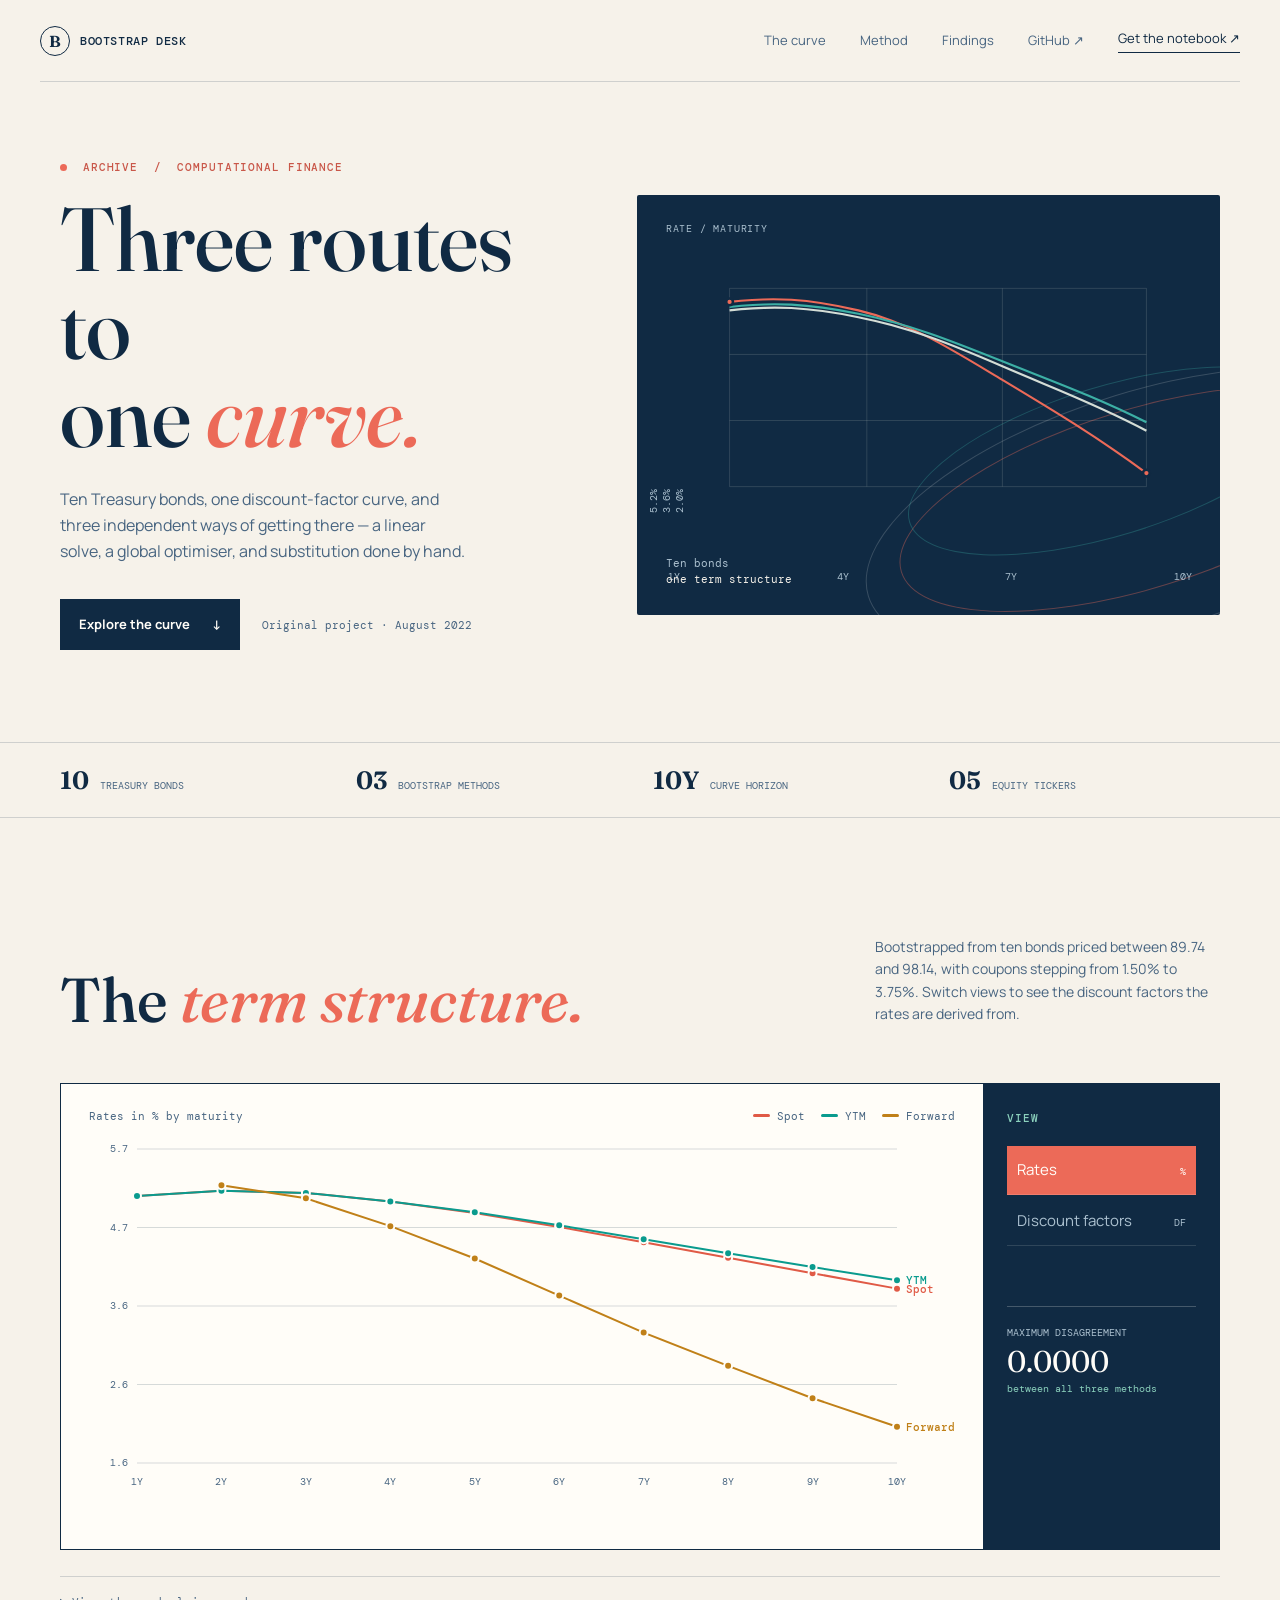
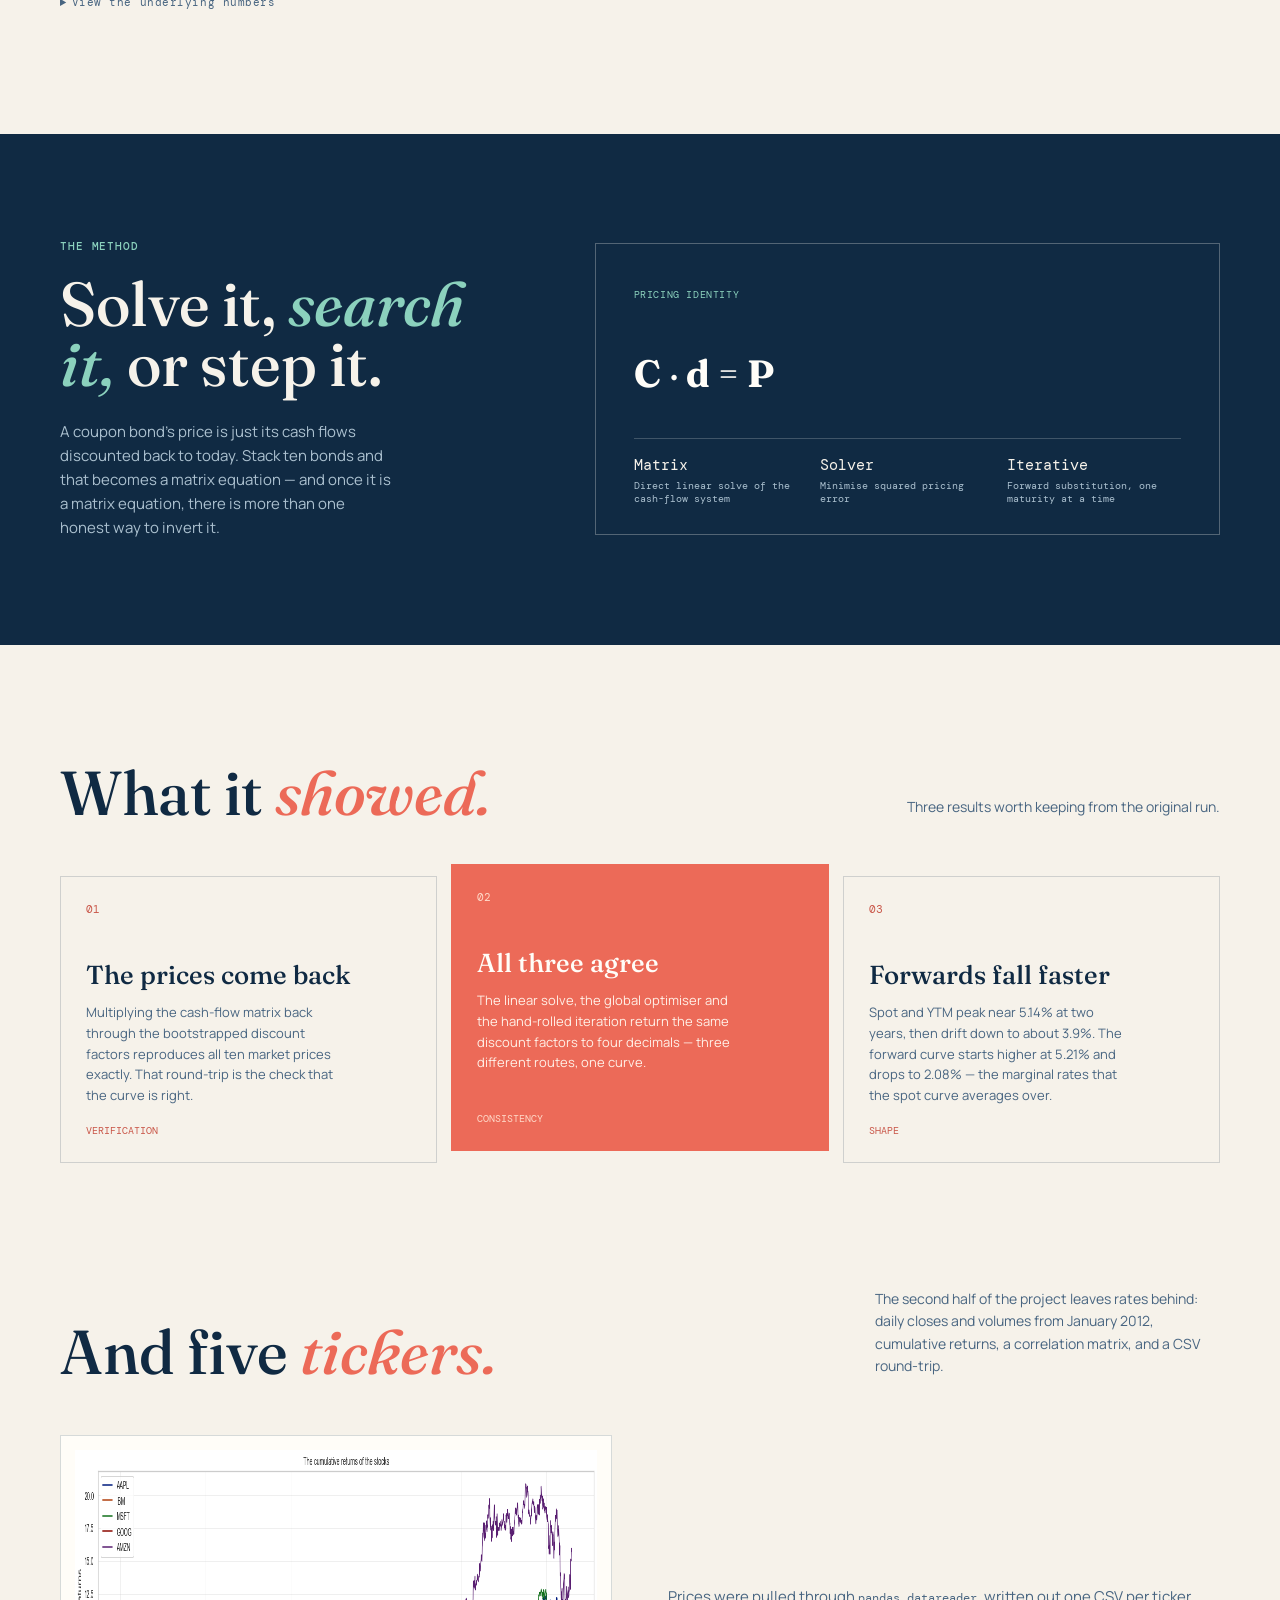
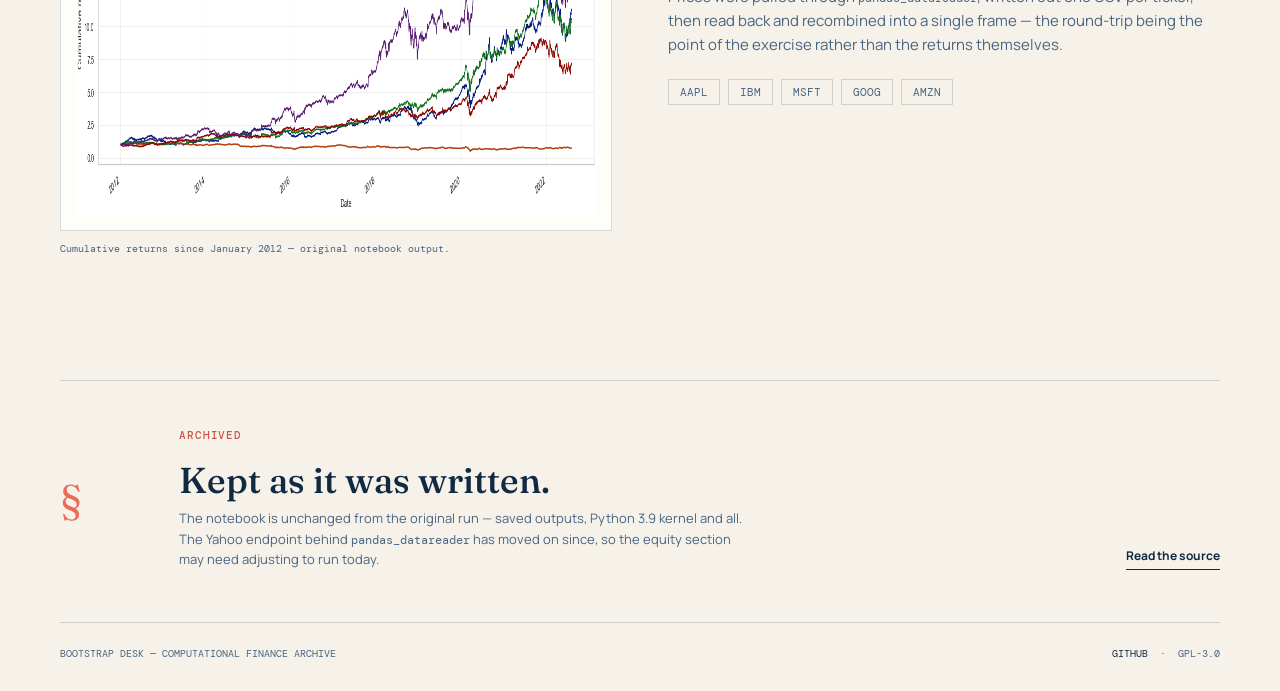
==== index.html @ 6bcf0c75 "Add a project page Single-page site over the notebook's results, with an interactive chart of the bo" ====
<!doctype html>
<html lang="en">
<head>
<meta charset="utf-8">
<meta name="viewport" content="width=device-width, initial-scale=1">
<meta name="theme-color" content="#102a43">
<meta name="description" content="An archived computational finance project: bootstrapping a Treasury yield curve three different ways.">
<title>Bootstrap Desk | Yield Curve</title>
<link rel="preconnect" href="https://fonts.googleapis.com">
<link rel="preconnect" href="https://fonts.gstatic.com" crossorigin>
<link href="https://fonts.googleapis.com/css2?family=DM+Mono:wght@400;500&family=Fraunces:opsz,wght@9..144,500;9..144,650&family=Manrope:wght@400;500;600;700&display=swap" rel="stylesheet">
<style>
:root{
  --ink:#102a43;--ink-soft:#486581;--paper:#f6f2ea;--white:#fffdf8;
  --coral:#ec6a58;--coral-dark:#c95749;--aqua:#3cafa5;
  --line:rgba(16,42,67,.17);
  --s1:#e05a46;--s2:#0a9b8e;--s3:#c08018;
  --mono:'DM Mono',ui-monospace,monospace;
  --display:'Fraunces',Georgia,serif;
  --body:'Manrope',-apple-system,BlinkMacSystemFont,'Segoe UI',sans-serif;
}
*{box-sizing:border-box}
html{scroll-behavior:smooth}
body{margin:0;background:var(--paper);color:var(--ink);font-family:var(--body);font-size:15px;line-height:1.6}
a{color:inherit;text-decoration:none}
button{font:inherit}
img{max-width:100%}
.shell{width:min(1160px,calc(100% - 80px));margin-inline:auto}

.site-header{height:82px;display:flex;align-items:center;justify-content:space-between;width:min(1280px,calc(100% - 80px));margin:auto;border-bottom:1px solid var(--line)}
.wordmark{display:inline-flex;align-items:center;gap:10px;font:500 12px var(--mono);letter-spacing:.05em}
.wordmark-mark{display:grid;place-items:center;width:30px;height:30px;border:1px solid var(--ink);border-radius:50%;font:650 16px var(--display)}
.top-nav{display:flex;align-items:center;gap:34px;font-size:13px;color:var(--ink-soft)}
.top-nav a:hover,.text-link:hover{color:var(--coral-dark)}
.nav-cta{color:var(--ink);border-bottom:1px solid var(--ink);padding-bottom:4px}

.hero{min-height:600px;display:grid;grid-template-columns:.92fr 1.08fr;gap:80px;align-items:center;padding:78px 0 92px}
.eyebrow{margin:0 0 21px;color:var(--coral-dark);font:500 11px var(--mono);letter-spacing:.08em}
.eyebrow-dot{display:inline-block;width:7px;height:7px;margin-right:8px;border-radius:50%;background:var(--coral)}
h1,h2,h3,p{margin-top:0}
h1,h2{font-family:var(--display);font-weight:500;line-height:.98}
h1{max-width:560px;margin-bottom:29px;font-size:clamp(52px,7vw,92px)}
h1 em,h2 em{color:var(--coral);font-style:italic}
h2{margin-bottom:25px;font-size:clamp(38px,5vw,62px)}
.hero-intro{max-width:410px;color:var(--ink-soft);font-size:16px}
.hero-actions{display:flex;align-items:center;gap:22px;margin-top:35px;flex-wrap:wrap}
.button{display:inline-flex;align-items:center;gap:22px;padding:15px 19px;font-size:13px;font-weight:700;transition:transform .2s ease}
.button:hover{transform:translateY(-3px)}
.button-dark{background:var(--ink);color:var(--white)}
.hero-note{color:var(--ink-soft);font:11px var(--mono)}
.hero-visual{min-height:420px;position:relative;overflow:hidden;background:var(--ink);color:var(--paper);border-radius:2px}
.visual-label{position:absolute;top:27px;left:29px;z-index:2;color:#abc0cf;font:10px var(--mono);letter-spacing:.08em}
.hero-chart{position:absolute;inset:51px 18px 64px 30px;width:calc(100% - 48px);height:calc(100% - 115px)}
.chart-grid{fill:none;stroke:rgba(245,242,234,.16);stroke-width:1}
.curve{fill:none;stroke-width:2.5}
.curve-point{fill:#ec6a58;stroke:var(--ink);stroke-width:3}
.visual-axis{position:absolute;color:#abc0cf;font:10px var(--mono)}
.axis-x{right:28px;bottom:32px;left:31px;display:flex;justify-content:space-between}
.axis-y{top:83px;bottom:102px;left:10px;display:flex;flex-direction:column;justify-content:space-between;writing-mode:vertical-rl;transform:rotate(180deg)}
.curve-orbit{position:absolute;border:1px solid rgba(236,106,88,.38);border-radius:50%;transform:rotate(-17deg);pointer-events:none}
.orbit-one{width:500px;height:180px;right:-170px;bottom:26px}
.orbit-two{width:420px;height:150px;right:-100px;bottom:79px;border-color:rgba(60,175,165,.3)}
.orbit-three{width:590px;height:240px;right:-225px;bottom:-15px;border-color:rgba(255,253,248,.17)}
.visual-caption{position:absolute;left:29px;bottom:28px;color:#abc0cf;font:11px var(--mono);line-height:1.4}
.visual-caption strong{color:var(--paper);font-weight:400}

.ticker{display:grid;grid-template-columns:repeat(4,1fr);border-top:1px solid var(--line);border-bottom:1px solid var(--line);padding:22px max(40px,calc((100% - 1160px)/2));gap:25px}
.ticker div{display:flex;align-items:baseline;gap:11px;color:var(--ink-soft);font:10px var(--mono);text-transform:uppercase}
.ticker-number{color:var(--ink);font:650 25px var(--display)}

.section{padding:118px 0 125px}
.section-heading{display:flex;justify-content:space-between;align-items:end;gap:50px;margin-bottom:52px}
.section-heading h2{margin-bottom:0}
.section-description{max-width:345px;margin-bottom:5px;color:var(--ink-soft);font-size:14px}

.explorer-grid{display:grid;grid-template-columns:1fr 235px;gap:1px;background:var(--ink);border:1px solid var(--ink)}
.chart-panel{min-height:465px;padding:25px 28px 20px;background:var(--white);position:relative}
.panel-topline{display:flex;justify-content:space-between;align-items:center;color:var(--ink-soft);font:11px var(--mono);flex-wrap:wrap;gap:10px}
.legend{display:flex;align-items:center;gap:16px}
.legend span{display:inline-flex;align-items:center;gap:7px}
.legend i{width:17px;height:3px;border-radius:2px;display:inline-block}
#chart{display:block;width:100%;height:360px;margin-top:10px;overflow:visible;touch-action:none}
.gridline{stroke:var(--line);stroke-width:1}
.axis-text{fill:var(--ink-soft);font:10px var(--mono)}
.series-line{fill:none;stroke-width:2}
.series-dot{stroke:var(--white);stroke-width:2}
.crosshair{stroke:var(--ink);stroke-width:1;stroke-dasharray:3 3;opacity:0}
.dlabel{font:500 11px var(--mono)}
#tip{position:absolute;pointer-events:none;opacity:0;transition:opacity .12s;background:var(--ink);color:var(--white);padding:9px 11px;font:11px var(--mono);line-height:1.5;border-radius:2px;white-space:nowrap;z-index:5}
#tip b{font-weight:500}
.side-panel{padding:27px 23px;background:var(--ink);color:var(--paper)}
.side-panel .eyebrow{color:#8bd1bd}
.view-list{display:grid;gap:2px}
.view-button{display:flex;justify-content:space-between;align-items:baseline;padding:12px 10px;border:0;border-bottom:1px solid rgba(255,253,248,.13);background:transparent;color:#abc0cf;cursor:pointer;text-align:left;width:100%}
.view-button b{font:10px var(--mono);font-weight:400}
.view-button.active{background:var(--coral);color:var(--white)}
.view-button:hover:not(.active){color:var(--white)}
.metric-callout{margin-top:60px;padding-top:19px;border-top:1px solid rgba(255,253,248,.22);color:#abc0cf;font:10px var(--mono)}
.metric-callout strong{display:block;margin:4px 0 2px;color:var(--white);font:30px var(--display)}
.metric-callout small{color:#8bd1bd;font:10px var(--mono)}

details.data-table{margin-top:26px;border-top:1px solid var(--line);padding-top:18px}
details.data-table summary{cursor:pointer;color:var(--ink-soft);font:11px var(--mono);letter-spacing:.05em}
details.data-table summary:hover{color:var(--coral-dark)}
.tablewrap{overflow-x:auto;margin-top:16px}
table{border-collapse:collapse;width:100%;font:12px var(--mono)}
th,td{padding:7px 10px;border-bottom:1px solid var(--line);text-align:right;white-space:nowrap}
th:first-child,td:first-child{text-align:left}
thead th{color:var(--ink-soft);font-weight:400;font-size:10px;text-transform:uppercase}

.method-band{background:var(--ink);color:var(--paper);padding:105px 0}
.method-grid{display:grid;grid-template-columns:.82fr 1.18fr;align-items:center;gap:100px}
.method-band .eyebrow{color:#8bd1bd}
.method-band h2 em{color:#8bd1bd}
.method-intro p:last-child{max-width:335px;margin-bottom:0;color:#abc0cf}
.formula-card{padding:37px 38px 29px;border:1px solid rgba(255,253,248,.28)}
.formula-tag{color:#8bd1bd;font:10px var(--mono);letter-spacing:.06em}
.formula{margin:44px 0 40px;color:var(--white);font-family:var(--display);font-size:clamp(24px,3vw,38px);line-height:1.3}
.parameter-row{display:grid;grid-template-columns:repeat(3,1fr);gap:13px;padding-top:16px;border-top:1px solid rgba(255,253,248,.2);color:#abc0cf;font:10px var(--mono)}
.parameter-row b{display:block;margin-bottom:4px;color:var(--paper);font-size:15px;font-weight:400}

.finding-grid{display:grid;grid-template-columns:repeat(3,1fr);gap:14px}
.finding-card{min-height:280px;display:flex;flex-direction:column;padding:25px;border:1px solid var(--line)}
.finding-card.featured{background:var(--coral);color:var(--white);border-color:var(--coral);transform:translateY(-12px)}
.card-index{font:11px var(--mono);color:var(--coral-dark)}
.featured .card-index,.featured .card-footer{color:#ffd9c8}
.finding-card h3{margin:46px 0 13px;font:26px var(--display);line-height:1.05;font-weight:500}
.finding-card p{max-width:260px;margin-bottom:18px;color:var(--ink-soft);font-size:13px}
.featured p{color:#fff0e7}
.card-footer{margin-top:auto;color:var(--coral-dark);font:10px var(--mono);text-transform:uppercase}

.stocks-grid{display:grid;grid-template-columns:1fr 1fr;gap:56px;align-items:center}
.figure-frame{background:var(--white);border:1px solid var(--line);padding:14px}
.figure-frame img{display:block}
figcaption{margin-top:11px;color:var(--ink-soft);font:10px var(--mono)}
.ticker-chips{display:flex;flex-wrap:wrap;gap:8px;margin-top:22px}
.chip{padding:5px 11px;border:1px solid var(--line);font:11px var(--mono);color:var(--ink-soft)}
.inline-code{font:12px var(--mono)}

.archive-note{display:grid;grid-template-columns:85px 1fr auto;align-items:center;gap:34px;padding:47px 0 52px;border-top:1px solid var(--line)}
.archive-mark{color:var(--coral);font:40px var(--display)}
.archive-note h2{margin-bottom:10px;font-size:36px}
.archive-note p:not(.eyebrow){max-width:570px;margin-bottom:0;color:var(--ink-soft);font-size:13px}
.text-link{align-self:end;padding-bottom:4px;border-bottom:1px solid var(--ink);font-size:12px;font-weight:700;white-space:nowrap}
.site-footer{display:flex;justify-content:space-between;padding:24px 0 31px;color:var(--ink-soft);border-top:1px solid var(--line);font:10px var(--mono);gap:16px;flex-wrap:wrap}
.site-footer a{color:var(--ink)}

.reveal{animation:rise .8s both}
.reveal-delay{animation-delay:.16s}
@keyframes rise{from{opacity:0;transform:translateY(18px)}to{opacity:1;transform:translateY(0)}}
@media (prefers-reduced-motion:reduce){.reveal{animation:none}.button:hover{transform:none}}

@media (max-width:900px){
  .shell,.site-header{width:min(100% - 38px,620px)}
  .site-header{height:70px}
  .top-nav{gap:14px}
  .top-nav>a:not(.nav-cta){display:none}
  .hero{display:block;padding:60px 0 56px}
  h1{font-size:54px}
  .hero-visual{min-height:320px;margin-top:48px}
  .hero-actions{align-items:flex-start;flex-direction:column;gap:17px}
  .ticker{grid-template-columns:repeat(2,1fr);padding:20px 19px}
  .section{padding:76px 0}
  .section-heading{display:block;margin-bottom:34px}
  .section-description{margin-top:22px}
  .explorer-grid,.method-grid,.stocks-grid{grid-template-columns:1fr}
  .chart-panel{min-height:400px;padding:20px 14px 17px}
  #chart{height:290px}
  .method-band{padding:74px 0}
  .method-grid{gap:44px}
  .formula-card{padding:25px 20px 20px}
  .formula{margin:32px 0;font-size:25px}
  .parameter-row{grid-template-columns:1fr;gap:16px}
  .finding-grid{grid-template-columns:1fr;gap:12px}
  .finding-card.featured{transform:none}
  .stocks-grid{gap:34px}
  .archive-note{grid-template-columns:48px 1fr;gap:15px}
  .archive-mark{font-size:30px}
  .archive-note h2{font-size:30px}
  .archive-note .text-link{grid-column:2;align-self:start;margin-top:5px}
  .site-footer{display:grid;gap:12px}
}
</style>
</head>
<body>

<header class="site-header">
  <a class="wordmark" href="#top" aria-label="Bootstrap Desk home"><span class="wordmark-mark">B</span><span>BOOTSTRAP DESK</span></a>
  <nav class="top-nav" aria-label="Primary navigation">
    <a href="#curve">The curve</a>
    <a href="#method">Method</a>
    <a href="#findings">Findings</a>
    <a href="https://github.com/omarja12/Bootstrap-Yield-Curve" target="_blank" rel="noreferrer">GitHub <span aria-hidden="true">&#8599;</span></a>
    <a class="nav-cta" href="Bootstrapping_Yield_Curve.ipynb" download>Get the notebook <span aria-hidden="true">&#8599;</span></a>
  </nav>
</header>

<main id="top">

  <section class="hero shell">
    <div class="hero-copy reveal">
      <p class="eyebrow"><span class="eyebrow-dot"></span> ARCHIVE &nbsp;/&nbsp; COMPUTATIONAL FINANCE</p>
      <h1>Three routes to<br>one <em>curve.</em></h1>
      <p class="hero-intro">Ten Treasury bonds, one discount-factor curve, and three independent ways of getting there &mdash; a linear solve, a global optimiser, and substitution done by hand.</p>
      <div class="hero-actions">
        <a class="button button-dark" href="#curve">Explore the curve <span aria-hidden="true">&#8595;</span></a>
        <span class="hero-note">Original project &middot; August 2022</span>
      </div>
    </div>
    <div class="hero-visual reveal reveal-delay" role="img" aria-label="Decorative illustration of yield curves falling across maturity">
      <div class="visual-label">RATE / MATURITY</div>
      <div class="curve-orbit orbit-one"></div><div class="curve-orbit orbit-two"></div><div class="curve-orbit orbit-three"></div>
      <div class="visual-axis axis-x"><span>1Y</span><span>4Y</span><span>7Y</span><span>10Y</span></div>
      <div class="visual-axis axis-y"><span>5.2%</span><span>3.6%</span><span>2.0%</span></div>
      <svg class="hero-chart" viewBox="0 0 560 360" aria-hidden="true" focusable="false">
        <path class="chart-grid" d="M38 50H530 M38 128H530 M38 206H530 M38 284H530 M38 50V284 M200 50V284 M360 50V284 M530 50V284"/>
        <path class="curve" style="stroke:#ec6a58" d="M38 66 C90 60, 130 62, 190 76 S300 122, 360 158 S470 224, 530 268"/>
        <path class="curve" style="stroke:#3cafa5" d="M38 72 C90 66, 130 68, 190 80 S300 112, 360 136 S470 178, 530 208"/>
        <path class="curve" style="stroke:#d4ddd6" d="M38 76 C90 70, 130 72, 190 84 S300 116, 360 142 S470 186, 530 218"/>
        <circle cx="38" cy="66" r="4" class="curve-point"/><circle cx="530" cy="268" r="4" class="curve-point"/>
      </svg>
      <div class="visual-caption">Ten bonds<br><strong>one term structure</strong></div>
    </div>
  </section>

  <section class="ticker" aria-label="Project facts">
    <div><span class="ticker-number">10</span><span>Treasury bonds</span></div>
    <div><span class="ticker-number">03</span><span>bootstrap methods</span></div>
    <div><span class="ticker-number">10Y</span><span>curve horizon</span></div>
    <div><span class="ticker-number">05</span><span>equity tickers</span></div>
  </section>

  <section class="section shell" id="curve">
    <div class="section-heading">
      <h2>The <em>term structure.</em></h2>
      <p class="section-description">Bootstrapped from ten bonds priced between 89.74 and 98.14, with coupons stepping from 1.50% to 3.75%. Switch views to see the discount factors the rates are derived from.</p>
    </div>

    <div class="explorer-grid">
      <div class="chart-panel">
        <div class="panel-topline">
          <span id="chart-title">Rates in % by maturity</span>
          <span class="legend" id="legend"></span>
        </div>
        <svg id="chart" role="img" aria-labelledby="chart-title"></svg>
        <div id="tip" role="status" aria-live="polite"></div>
      </div>
      <div class="side-panel">
        <p class="eyebrow">VIEW</p>
        <div class="view-list">
          <button class="view-button active" data-view="rates" aria-pressed="true">Rates <b>%</b></button>
          <button class="view-button" data-view="df" aria-pressed="false">Discount factors <b>DF</b></button>
        </div>
        <div class="metric-callout">
          MAXIMUM DISAGREEMENT
          <strong>0.0000</strong>
          <small>between all three methods</small>
        </div>
      </div>
    </div>

    <details class="data-table">
      <summary>View the underlying numbers</summary>
      <div class="tablewrap">
        <table>
          <thead><tr><th>Maturity</th><th>1Y</th><th>2Y</th><th>3Y</th><th>4Y</th><th>5Y</th><th>6Y</th><th>7Y</th><th>8Y</th><th>9Y</th><th>10Y</th></tr></thead>
          <tbody>
            <tr><td>Price</td><td>96.60</td><td>93.71</td><td>91.56</td><td>90.24</td><td>89.74</td><td>90.04</td><td>91.09</td><td>92.82</td><td>95.19</td><td>98.14</td></tr>
            <tr><td>Coupon %</td><td>1.50</td><td>1.75</td><td>2.00</td><td>2.25</td><td>2.50</td><td>2.75</td><td>3.00</td><td>3.25</td><td>3.50</td><td>3.75</td></tr>
            <tr><td>Discount factor</td><td>0.9517</td><td>0.9046</td><td>0.8612</td><td>0.8227</td><td>0.7892</td><td>0.7604</td><td>0.7361</td><td>0.7156</td><td>0.6985</td><td>0.6842</td></tr>
            <tr><td>Spot %</td><td>5.07</td><td>5.14</td><td>5.11</td><td>5.00</td><td>4.85</td><td>4.67</td><td>4.47</td><td>4.27</td><td>4.07</td><td>3.87</td></tr>
            <tr><td>YTM %</td><td>5.07</td><td>5.14</td><td>5.11</td><td>5.00</td><td>4.86</td><td>4.69</td><td>4.51</td><td>4.33</td><td>4.15</td><td>3.98</td></tr>
            <tr><td>1y forward %</td><td>&mdash;</td><td>5.21</td><td>5.04</td><td>4.68</td><td>4.26</td><td>3.78</td><td>3.30</td><td>2.87</td><td>2.45</td><td>2.08</td></tr>
          </tbody>
        </table>
      </div>
    </details>
  </section>

  <section class="method-band" id="method">
    <div class="shell method-grid">
      <div class="method-intro">
        <p class="eyebrow">THE METHOD</p>
        <h2>Solve it, <em>search it,</em> or step it.</h2>
        <p>A coupon bond&rsquo;s price is just its cash flows discounted back to today. Stack ten bonds and that becomes a matrix equation &mdash; and once it is a matrix equation, there is more than one honest way to invert it.</p>
      </div>
      <div class="formula-card">
        <span class="formula-tag">PRICING IDENTITY</span>
        <p class="formula"><b>C</b> &middot; <b>d</b> = <b>P</b></p>
        <div class="parameter-row">
          <div><b>Matrix</b>Direct linear solve of the cash-flow system</div>
          <div><b>Solver</b>Minimise squared pricing error</div>
          <div><b>Iterative</b>Forward substitution, one maturity at a time</div>
        </div>
      </div>
    </div>
  </section>

  <section class="section shell" id="findings">
    <div class="section-heading">
      <h2>What it <em>showed.</em></h2>
      <p class="section-description">Three results worth keeping from the original run.</p>
    </div>
    <div class="finding-grid">
      <article class="finding-card">
        <span class="card-index">01</span>
        <h3>The prices come back</h3>
        <p>Multiplying the cash-flow matrix back through the bootstrapped discount factors reproduces all ten market prices exactly. That round-trip is the check that the curve is right.</p>
        <span class="card-footer">Verification</span>
      </article>
      <article class="finding-card featured">
        <span class="card-index">02</span>
        <h3>All three agree</h3>
        <p>The linear solve, the global optimiser and the hand-rolled iteration return the same discount factors to four decimals &mdash; three different routes, one curve.</p>
        <span class="card-footer">Consistency</span>
      </article>
      <article class="finding-card">
        <span class="card-index">03</span>
        <h3>Forwards fall faster</h3>
        <p>Spot and YTM peak near 5.14% at two years, then drift down to about 3.9%. The forward curve starts higher at 5.21% and drops to 2.08% &mdash; the marginal rates that the spot curve averages over.</p>
        <span class="card-footer">Shape</span>
      </article>
    </div>
  </section>

  <section class="section shell" id="stocks" style="padding-top:0">
    <div class="section-heading">
      <h2>And five <em>tickers.</em></h2>
      <p class="section-description">The second half of the project leaves rates behind: daily closes and volumes from January 2012, cumulative returns, a correlation matrix, and a CSV round-trip.</p>
    </div>
    <div class="stocks-grid">
      <figure style="margin:0">
        <div class="figure-frame">
          <img src="images/cumulative_returns.png" width="1175" height="366" loading="lazy"
               alt="Cumulative returns for AAPL, IBM, MSFT, GOOG and AMZN from January 2012 onward, all rising, with AAPL and AMZN ending far above IBM.">
        </div>
        <figcaption>Cumulative returns since January 2012 &mdash; original notebook output.</figcaption>
      </figure>
      <div>
        <p style="color:var(--ink-soft)">Prices were pulled through <code class="inline-code">pandas_datareader</code>, written out one CSV per ticker, then read back and recombined into a single frame &mdash; the round-trip being the point of the exercise rather than the returns themselves.</p>
        <div class="ticker-chips">
          <span class="chip">AAPL</span><span class="chip">IBM</span><span class="chip">MSFT</span><span class="chip">GOOG</span><span class="chip">AMZN</span>
        </div>
      </div>
    </div>
  </section>

  <section class="shell">
    <div class="archive-note">
      <div class="archive-mark">&#167;</div>
      <div>
        <p class="eyebrow">ARCHIVED</p>
        <h2>Kept as it was written.</h2>
        <p>The notebook is unchanged from the original run &mdash; saved outputs, Python 3.9 kernel and all. The Yahoo endpoint behind <code class="inline-code">pandas_datareader</code> has moved on since, so the equity section may need adjusting to run today.</p>
      </div>
      <a class="text-link" href="https://github.com/omarja12/Bootstrap-Yield-Curve">Read the source</a>
    </div>
  </section>

</main>

<footer class="site-footer shell">
  <span>BOOTSTRAP DESK &mdash; COMPUTATIONAL FINANCE ARCHIVE</span>
  <span><a href="https://github.com/omarja12/Bootstrap-Yield-Curve">GITHUB</a> &nbsp;&middot;&nbsp; GPL-3.0</span>
</footer>

<script>
(function(){
  var M=[1,2,3,4,5,6,7,8,9,10];
  var SERIES={
    rates:{
      title:'Rates in % by maturity', unit:'%', dec:2, tick:1,
      lines:[
        {name:'Spot',    color:'#e05a46', x:M,          y:[5.07,5.14,5.11,5.00,4.85,4.67,4.47,4.27,4.07,3.87]},
        {name:'YTM',     color:'#0a9b8e', x:M,          y:[5.07,5.14,5.11,5.00,4.86,4.69,4.51,4.33,4.15,3.98]},
        {name:'Forward', color:'#c08018', x:M.slice(1), y:[5.21,5.04,4.68,4.26,3.78,3.30,2.87,2.45,2.08]}
      ]
    },
    df:{
      title:'Discount factor by maturity', unit:'', dec:4, tick:3,
      lines:[
        {name:'Discount factor', color:'#e05a46', x:M, y:[0.9517,0.9046,0.8612,0.8227,0.7892,0.7604,0.7361,0.7156,0.6985,0.6842]}
      ]
    }
  };

  var svg=document.getElementById('chart'),
      tip=document.getElementById('tip'),
      legendEl=document.getElementById('legend'),
      titleEl=document.getElementById('chart-title'),
      view='rates', geom=null;
  var NS='http://www.w3.org/2000/svg';
  var PADR=58;

  function el(n,a){var e=document.createElementNS(NS,n);for(var k in a){e.setAttribute(k,a[k]);}return e;}

  function draw(){
    var cfg=SERIES[view];
    var box=svg.getBoundingClientRect();
    var W=Math.max(320,box.width), H=box.height||360;
    svg.setAttribute('viewBox','0 0 '+W+' '+H);
    while(svg.firstChild){svg.removeChild(svg.firstChild);}
    titleEl.textContent=cfg.title;

    var padL=48,padT=16,padB=30;
    var all=[];
    cfg.lines.forEach(function(l){all=all.concat(l.y);});
    var lo=Math.min.apply(null,all),hi=Math.max.apply(null,all);
    var span=(hi-lo)||1; lo-=span*0.15; hi+=span*0.15;
    var X=function(m){return padL+(m-1)/9*(W-padL-PADR);};
    var Y=function(v){return padT+(hi-v)/(hi-lo)*(H-padT-padB);};
    geom={X:X,Y:Y,padL:padL,padT:padT,H:H,W:W,cfg:cfg};

    for(var i=0;i<=4;i++){
      var v=lo+(hi-lo)*i/4, y=Y(v);
      svg.appendChild(el('line',{x1:padL,x2:W-PADR,y1:y,y2:y,'class':'gridline'}));
      var t=el('text',{x:padL-9,y:y+3,'class':'axis-text','text-anchor':'end'});
      t.textContent=v.toFixed(cfg.tick);
      svg.appendChild(t);
    }
    M.forEach(function(m){
      var t=el('text',{x:X(m),y:H-8,'class':'axis-text','text-anchor':'middle'});
      t.textContent=m+'Y';
      svg.appendChild(t);
    });

    cfg.lines.forEach(function(l){
      var d=l.x.map(function(m,i){return (i?'L':'M')+X(m)+' '+Y(l.y[i]);}).join(' ');
      svg.appendChild(el('path',{d:d,'class':'series-line',stroke:l.color}));
      l.x.forEach(function(m,i){
        svg.appendChild(el('circle',{cx:X(m),cy:Y(l.y[i]),r:4,'class':'series-dot',fill:l.color}));
      });
      var last=l.x.length-1;
      var lab=el('text',{x:X(l.x[last])+9,y:Y(l.y[last])+4,'class':'dlabel',fill:l.color});
      lab.textContent=l.name;
      svg.appendChild(lab);
    });

    svg.appendChild(el('line',{id:'cross',x1:0,x2:0,y1:padT,y2:H-padB,'class':'crosshair'}));

    legendEl.innerHTML = cfg.lines.length>1
      ? cfg.lines.map(function(l){return '<span><i style="background:'+l.color+'"></i>'+l.name+'</span>';}).join('')
      : '';
  }

  function hover(ev){
    if(!geom){return;}
    var box=svg.getBoundingClientRect();
    var cx=ev.touches?ev.touches[0].clientX:ev.clientX;
    var step=(geom.W-geom.padL-PADR)/9;
    var m=Math.round(1+(cx-box.left-geom.padL)/step);
    m=Math.max(1,Math.min(10,m));
    var cross=document.getElementById('cross');
    if(cross){cross.setAttribute('x1',geom.X(m));cross.setAttribute('x2',geom.X(m));cross.style.opacity=1;}
    var rows=geom.cfg.lines.map(function(l){
      var i=l.x.indexOf(m);
      if(i<0){return null;}
      return '<span style="color:'+l.color+'">&#9679;</span> '+l.name+' <b>'+l.y[i].toFixed(geom.cfg.dec)+geom.cfg.unit+'</b>';
    }).filter(Boolean);
    tip.innerHTML='<b>'+m+'Y</b><br>'+rows.join('<br>');
    tip.style.opacity=1;
    var panel=svg.parentNode.getBoundingClientRect();
    var left=(box.left-panel.left)+geom.X(m)+14;
    if(left+tip.offsetWidth>panel.width-10){left=(box.left-panel.left)+geom.X(m)-tip.offsetWidth-14;}
    tip.style.left=left+'px';
    tip.style.top=((box.top-panel.top)+18)+'px';
  }
  function leave(){
    tip.style.opacity=0;
    var c=document.getElementById('cross');
    if(c){c.style.opacity=0;}
  }

  svg.addEventListener('mousemove',hover);
  svg.addEventListener('touchmove',hover,{passive:true});
  svg.addEventListener('mouseleave',leave);
  svg.addEventListener('touchend',leave);

  Array.prototype.forEach.call(document.querySelectorAll('.view-button'),function(b){
    b.addEventListener('click',function(){
      Array.prototype.forEach.call(document.querySelectorAll('.view-button'),function(o){
        o.classList.remove('active');o.setAttribute('aria-pressed','false');
      });
      b.classList.add('active');b.setAttribute('aria-pressed','true');
      view=b.getAttribute('data-view');
      leave();draw();
    });
  });

  var t;
  window.addEventListener('resize',function(){clearTimeout(t);t=setTimeout(draw,120);});
  if(document.fonts&&document.fonts.ready){document.fonts.ready.then(draw);}
  draw();
})();
</script>
</body>
</html>
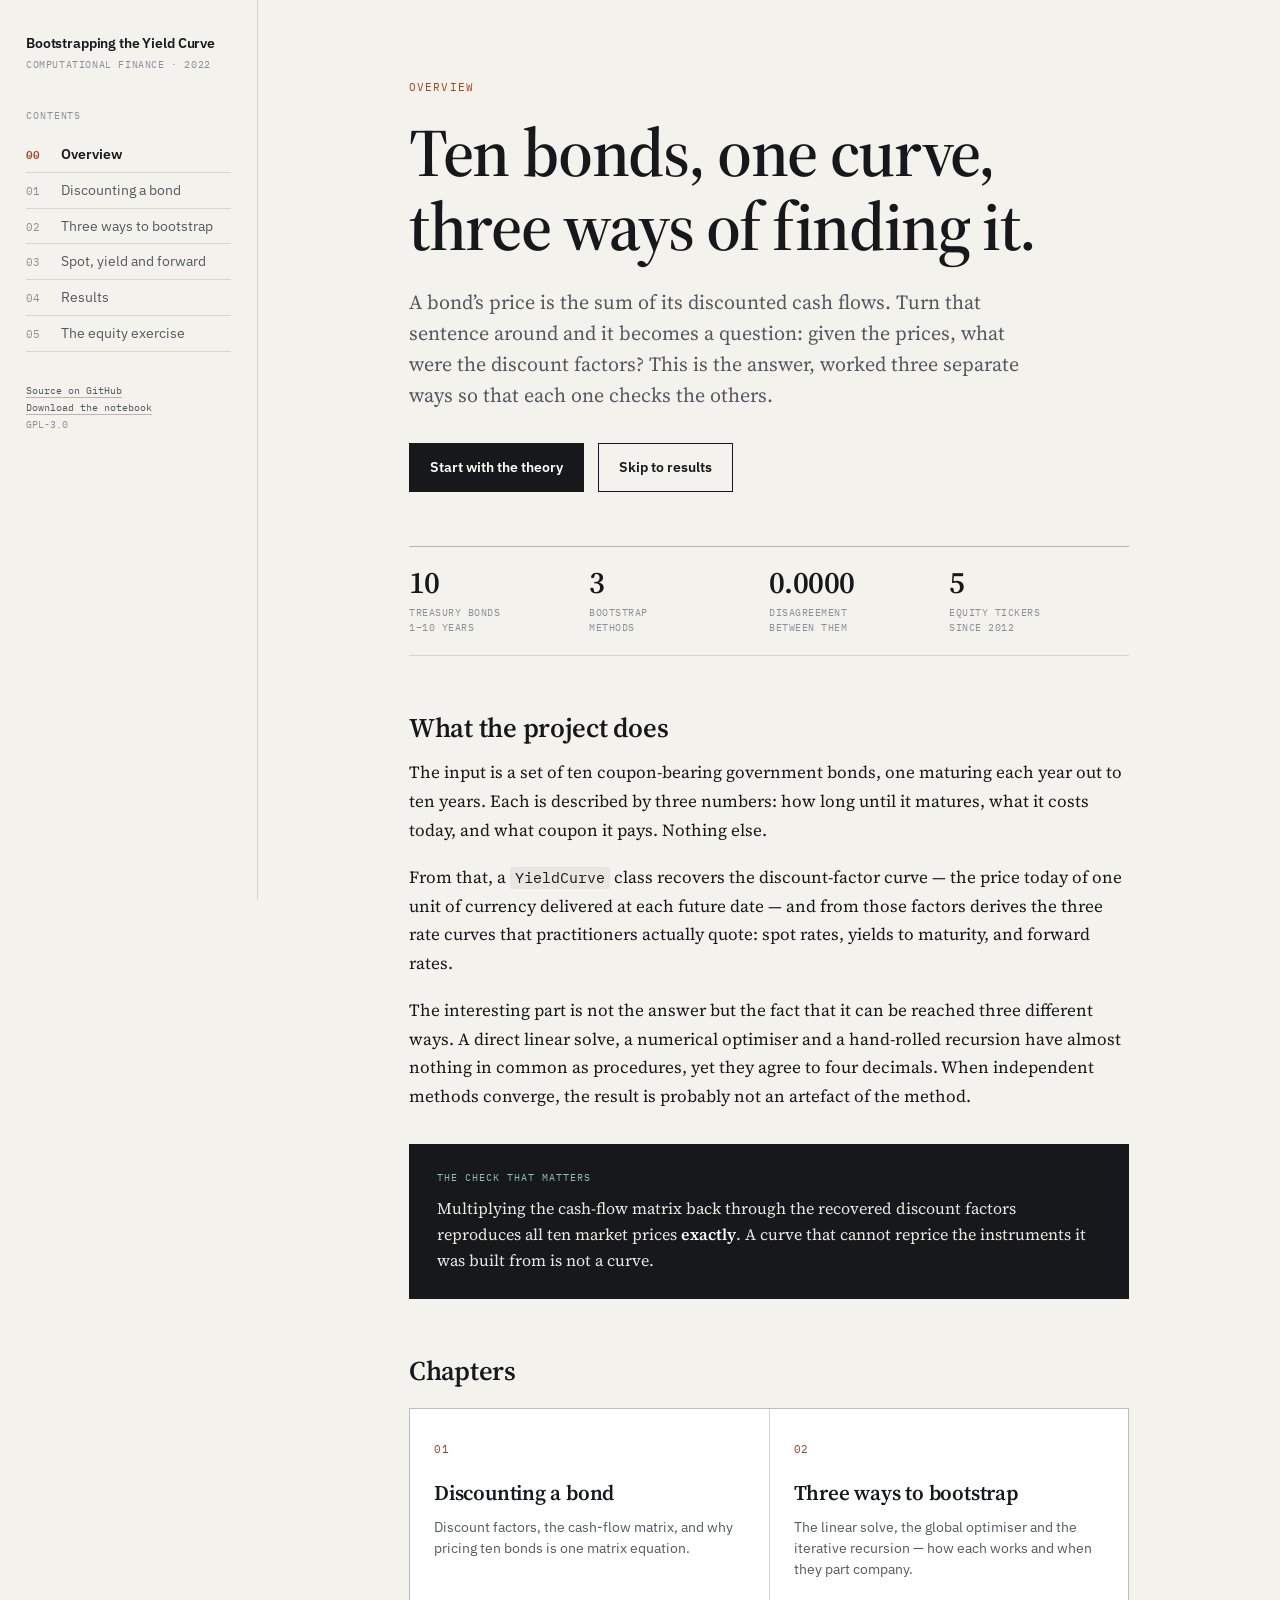
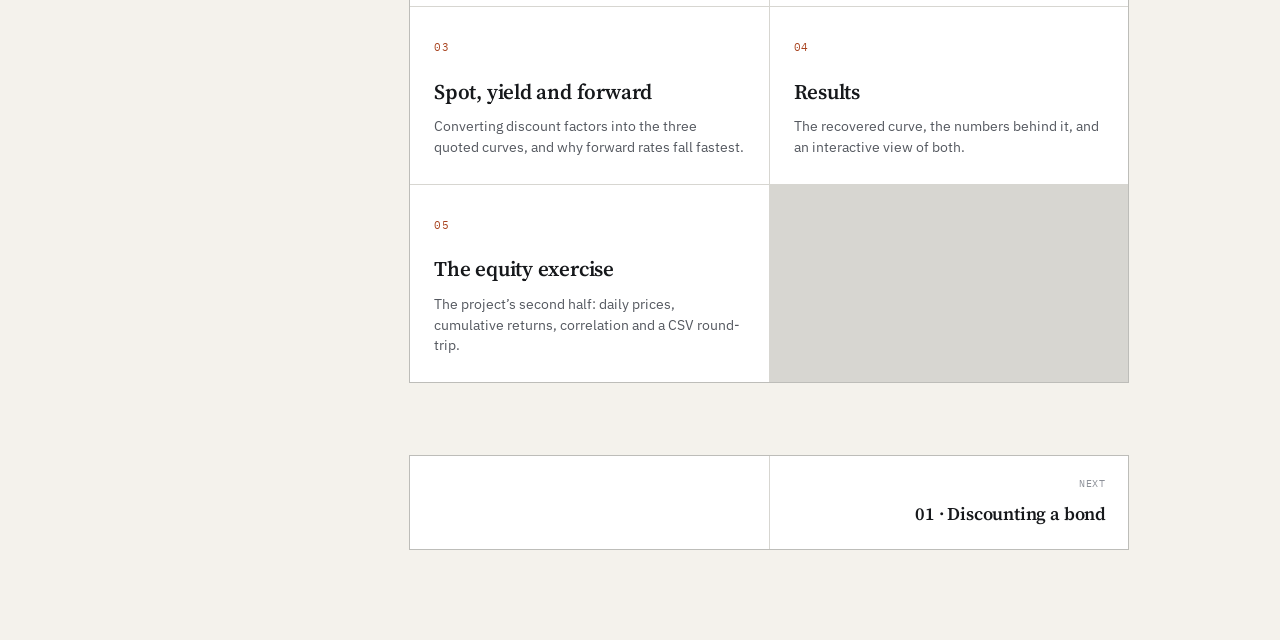
==== commit afdf6ee6: "Rebuild the site as a multi-page write-up Five chapters covering the theory -- discount factors and " ====
--- a/index.html
+++ b/index.html
@@ -2,496 +2,110 @@
 <html lang="en">
 <head>
 <meta charset="utf-8">
-<meta name="viewport" content="width=device-width, initial-scale=1">
-<meta name="theme-color" content="#102a43">
-<meta name="description" content="An archived computational finance project: bootstrapping a Treasury yield curve three different ways.">
-<title>Bootstrap Desk | Yield Curve</title>
+<meta name="viewport" content="width=device-width,initial-scale=1">
+<meta name="theme-color" content="#16181b">
+<meta name="description" content="Bootstrapping a Treasury yield curve from coupon-bearing bonds: the theory, three computational methods, and the results.">
+<title>Bootstrapping the Yield Curve</title>
 <link rel="preconnect" href="https://fonts.googleapis.com">
 <link rel="preconnect" href="https://fonts.gstatic.com" crossorigin>
-<link href="https://fonts.googleapis.com/css2?family=DM+Mono:wght@400;500&family=Fraunces:opsz,wght@9..144,500;9..144,650&family=Manrope:wght@400;500;600;700&display=swap" rel="stylesheet">
-<style>
-:root{
-  --ink:#102a43;--ink-soft:#486581;--paper:#f6f2ea;--white:#fffdf8;
-  --coral:#ec6a58;--coral-dark:#c95749;--aqua:#3cafa5;
-  --line:rgba(16,42,67,.17);
-  --s1:#e05a46;--s2:#0a9b8e;--s3:#c08018;
-  --mono:'DM Mono',ui-monospace,monospace;
-  --display:'Fraunces',Georgia,serif;
-  --body:'Manrope',-apple-system,BlinkMacSystemFont,'Segoe UI',sans-serif;
-}
-*{box-sizing:border-box}
-html{scroll-behavior:smooth}
-body{margin:0;background:var(--paper);color:var(--ink);font-family:var(--body);font-size:15px;line-height:1.6}
-a{color:inherit;text-decoration:none}
-button{font:inherit}
-img{max-width:100%}
-.shell{width:min(1160px,calc(100% - 80px));margin-inline:auto}
-
-.site-header{height:82px;display:flex;align-items:center;justify-content:space-between;width:min(1280px,calc(100% - 80px));margin:auto;border-bottom:1px solid var(--line)}
-.wordmark{display:inline-flex;align-items:center;gap:10px;font:500 12px var(--mono);letter-spacing:.05em}
-.wordmark-mark{display:grid;place-items:center;width:30px;height:30px;border:1px solid var(--ink);border-radius:50%;font:650 16px var(--display)}
-.top-nav{display:flex;align-items:center;gap:34px;font-size:13px;color:var(--ink-soft)}
-.top-nav a:hover,.text-link:hover{color:var(--coral-dark)}
-.nav-cta{color:var(--ink);border-bottom:1px solid var(--ink);padding-bottom:4px}
-
-.hero{min-height:600px;display:grid;grid-template-columns:.92fr 1.08fr;gap:80px;align-items:center;padding:78px 0 92px}
-.eyebrow{margin:0 0 21px;color:var(--coral-dark);font:500 11px var(--mono);letter-spacing:.08em}
-.eyebrow-dot{display:inline-block;width:7px;height:7px;margin-right:8px;border-radius:50%;background:var(--coral)}
-h1,h2,h3,p{margin-top:0}
-h1,h2{font-family:var(--display);font-weight:500;line-height:.98}
-h1{max-width:560px;margin-bottom:29px;font-size:clamp(52px,7vw,92px)}
-h1 em,h2 em{color:var(--coral);font-style:italic}
-h2{margin-bottom:25px;font-size:clamp(38px,5vw,62px)}
-.hero-intro{max-width:410px;color:var(--ink-soft);font-size:16px}
-.hero-actions{display:flex;align-items:center;gap:22px;margin-top:35px;flex-wrap:wrap}
-.button{display:inline-flex;align-items:center;gap:22px;padding:15px 19px;font-size:13px;font-weight:700;transition:transform .2s ease}
-.button:hover{transform:translateY(-3px)}
-.button-dark{background:var(--ink);color:var(--white)}
-.hero-note{color:var(--ink-soft);font:11px var(--mono)}
-.hero-visual{min-height:420px;position:relative;overflow:hidden;background:var(--ink);color:var(--paper);border-radius:2px}
-.visual-label{position:absolute;top:27px;left:29px;z-index:2;color:#abc0cf;font:10px var(--mono);letter-spacing:.08em}
-.hero-chart{position:absolute;inset:51px 18px 64px 30px;width:calc(100% - 48px);height:calc(100% - 115px)}
-.chart-grid{fill:none;stroke:rgba(245,242,234,.16);stroke-width:1}
-.curve{fill:none;stroke-width:2.5}
-.curve-point{fill:#ec6a58;stroke:var(--ink);stroke-width:3}
-.visual-axis{position:absolute;color:#abc0cf;font:10px var(--mono)}
-.axis-x{right:28px;bottom:32px;left:31px;display:flex;justify-content:space-between}
-.axis-y{top:83px;bottom:102px;left:10px;display:flex;flex-direction:column;justify-content:space-between;writing-mode:vertical-rl;transform:rotate(180deg)}
-.curve-orbit{position:absolute;border:1px solid rgba(236,106,88,.38);border-radius:50%;transform:rotate(-17deg);pointer-events:none}
-.orbit-one{width:500px;height:180px;right:-170px;bottom:26px}
-.orbit-two{width:420px;height:150px;right:-100px;bottom:79px;border-color:rgba(60,175,165,.3)}
-.orbit-three{width:590px;height:240px;right:-225px;bottom:-15px;border-color:rgba(255,253,248,.17)}
-.visual-caption{position:absolute;left:29px;bottom:28px;color:#abc0cf;font:11px var(--mono);line-height:1.4}
-.visual-caption strong{color:var(--paper);font-weight:400}
-
-.ticker{display:grid;grid-template-columns:repeat(4,1fr);border-top:1px solid var(--line);border-bottom:1px solid var(--line);padding:22px max(40px,calc((100% - 1160px)/2));gap:25px}
-.ticker div{display:flex;align-items:baseline;gap:11px;color:var(--ink-soft);font:10px var(--mono);text-transform:uppercase}
-.ticker-number{color:var(--ink);font:650 25px var(--display)}
-
-.section{padding:118px 0 125px}
-.section-heading{display:flex;justify-content:space-between;align-items:end;gap:50px;margin-bottom:52px}
-.section-heading h2{margin-bottom:0}
-.section-description{max-width:345px;margin-bottom:5px;color:var(--ink-soft);font-size:14px}
-
-.explorer-grid{display:grid;grid-template-columns:1fr 235px;gap:1px;background:var(--ink);border:1px solid var(--ink)}
-.chart-panel{min-height:465px;padding:25px 28px 20px;background:var(--white);position:relative}
-.panel-topline{display:flex;justify-content:space-between;align-items:center;color:var(--ink-soft);font:11px var(--mono);flex-wrap:wrap;gap:10px}
-.legend{display:flex;align-items:center;gap:16px}
-.legend span{display:inline-flex;align-items:center;gap:7px}
-.legend i{width:17px;height:3px;border-radius:2px;display:inline-block}
-#chart{display:block;width:100%;height:360px;margin-top:10px;overflow:visible;touch-action:none}
-.gridline{stroke:var(--line);stroke-width:1}
-.axis-text{fill:var(--ink-soft);font:10px var(--mono)}
-.series-line{fill:none;stroke-width:2}
-.series-dot{stroke:var(--white);stroke-width:2}
-.crosshair{stroke:var(--ink);stroke-width:1;stroke-dasharray:3 3;opacity:0}
-.dlabel{font:500 11px var(--mono)}
-#tip{position:absolute;pointer-events:none;opacity:0;transition:opacity .12s;background:var(--ink);color:var(--white);padding:9px 11px;font:11px var(--mono);line-height:1.5;border-radius:2px;white-space:nowrap;z-index:5}
-#tip b{font-weight:500}
-.side-panel{padding:27px 23px;background:var(--ink);color:var(--paper)}
-.side-panel .eyebrow{color:#8bd1bd}
-.view-list{display:grid;gap:2px}
-.view-button{display:flex;justify-content:space-between;align-items:baseline;padding:12px 10px;border:0;border-bottom:1px solid rgba(255,253,248,.13);background:transparent;color:#abc0cf;cursor:pointer;text-align:left;width:100%}
-.view-button b{font:10px var(--mono);font-weight:400}
-.view-button.active{background:var(--coral);color:var(--white)}
-.view-button:hover:not(.active){color:var(--white)}
-.metric-callout{margin-top:60px;padding-top:19px;border-top:1px solid rgba(255,253,248,.22);color:#abc0cf;font:10px var(--mono)}
-.metric-callout strong{display:block;margin:4px 0 2px;color:var(--white);font:30px var(--display)}
-.metric-callout small{color:#8bd1bd;font:10px var(--mono)}
-
-details.data-table{margin-top:26px;border-top:1px solid var(--line);padding-top:18px}
-details.data-table summary{cursor:pointer;color:var(--ink-soft);font:11px var(--mono);letter-spacing:.05em}
-details.data-table summary:hover{color:var(--coral-dark)}
-.tablewrap{overflow-x:auto;margin-top:16px}
-table{border-collapse:collapse;width:100%;font:12px var(--mono)}
-th,td{padding:7px 10px;border-bottom:1px solid var(--line);text-align:right;white-space:nowrap}
-th:first-child,td:first-child{text-align:left}
-thead th{color:var(--ink-soft);font-weight:400;font-size:10px;text-transform:uppercase}
-
-.method-band{background:var(--ink);color:var(--paper);padding:105px 0}
-.method-grid{display:grid;grid-template-columns:.82fr 1.18fr;align-items:center;gap:100px}
-.method-band .eyebrow{color:#8bd1bd}
-.method-band h2 em{color:#8bd1bd}
-.method-intro p:last-child{max-width:335px;margin-bottom:0;color:#abc0cf}
-.formula-card{padding:37px 38px 29px;border:1px solid rgba(255,253,248,.28)}
-.formula-tag{color:#8bd1bd;font:10px var(--mono);letter-spacing:.06em}
-.formula{margin:44px 0 40px;color:var(--white);font-family:var(--display);font-size:clamp(24px,3vw,38px);line-height:1.3}
-.parameter-row{display:grid;grid-template-columns:repeat(3,1fr);gap:13px;padding-top:16px;border-top:1px solid rgba(255,253,248,.2);color:#abc0cf;font:10px var(--mono)}
-.parameter-row b{display:block;margin-bottom:4px;color:var(--paper);font-size:15px;font-weight:400}
-
-.finding-grid{display:grid;grid-template-columns:repeat(3,1fr);gap:14px}
-.finding-card{min-height:280px;display:flex;flex-direction:column;padding:25px;border:1px solid var(--line)}
-.finding-card.featured{background:var(--coral);color:var(--white);border-color:var(--coral);transform:translateY(-12px)}
-.card-index{font:11px var(--mono);color:var(--coral-dark)}
-.featured .card-index,.featured .card-footer{color:#ffd9c8}
-.finding-card h3{margin:46px 0 13px;font:26px var(--display);line-height:1.05;font-weight:500}
-.finding-card p{max-width:260px;margin-bottom:18px;color:var(--ink-soft);font-size:13px}
-.featured p{color:#fff0e7}
-.card-footer{margin-top:auto;color:var(--coral-dark);font:10px var(--mono);text-transform:uppercase}
-
-.stocks-grid{display:grid;grid-template-columns:1fr 1fr;gap:56px;align-items:center}
-.figure-frame{background:var(--white);border:1px solid var(--line);padding:14px}
-.figure-frame img{display:block}
-figcaption{margin-top:11px;color:var(--ink-soft);font:10px var(--mono)}
-.ticker-chips{display:flex;flex-wrap:wrap;gap:8px;margin-top:22px}
-.chip{padding:5px 11px;border:1px solid var(--line);font:11px var(--mono);color:var(--ink-soft)}
-.inline-code{font:12px var(--mono)}
-
-.archive-note{display:grid;grid-template-columns:85px 1fr auto;align-items:center;gap:34px;padding:47px 0 52px;border-top:1px solid var(--line)}
-.archive-mark{color:var(--coral);font:40px var(--display)}
-.archive-note h2{margin-bottom:10px;font-size:36px}
-.archive-note p:not(.eyebrow){max-width:570px;margin-bottom:0;color:var(--ink-soft);font-size:13px}
-.text-link{align-self:end;padding-bottom:4px;border-bottom:1px solid var(--ink);font-size:12px;font-weight:700;white-space:nowrap}
-.site-footer{display:flex;justify-content:space-between;padding:24px 0 31px;color:var(--ink-soft);border-top:1px solid var(--line);font:10px var(--mono);gap:16px;flex-wrap:wrap}
-.site-footer a{color:var(--ink)}
-
-.reveal{animation:rise .8s both}
-.reveal-delay{animation-delay:.16s}
-@keyframes rise{from{opacity:0;transform:translateY(18px)}to{opacity:1;transform:translateY(0)}}
-@media (prefers-reduced-motion:reduce){.reveal{animation:none}.button:hover{transform:none}}
-
-@media (max-width:900px){
-  .shell,.site-header{width:min(100% - 38px,620px)}
-  .site-header{height:70px}
-  .top-nav{gap:14px}
-  .top-nav>a:not(.nav-cta){display:none}
-  .hero{display:block;padding:60px 0 56px}
-  h1{font-size:54px}
-  .hero-visual{min-height:320px;margin-top:48px}
-  .hero-actions{align-items:flex-start;flex-direction:column;gap:17px}
-  .ticker{grid-template-columns:repeat(2,1fr);padding:20px 19px}
-  .section{padding:76px 0}
-  .section-heading{display:block;margin-bottom:34px}
-  .section-description{margin-top:22px}
-  .explorer-grid,.method-grid,.stocks-grid{grid-template-columns:1fr}
-  .chart-panel{min-height:400px;padding:20px 14px 17px}
-  #chart{height:290px}
-  .method-band{padding:74px 0}
-  .method-grid{gap:44px}
-  .formula-card{padding:25px 20px 20px}
-  .formula{margin:32px 0;font-size:25px}
-  .parameter-row{grid-template-columns:1fr;gap:16px}
-  .finding-grid{grid-template-columns:1fr;gap:12px}
-  .finding-card.featured{transform:none}
-  .stocks-grid{gap:34px}
-  .archive-note{grid-template-columns:48px 1fr;gap:15px}
-  .archive-mark{font-size:30px}
-  .archive-note h2{font-size:30px}
-  .archive-note .text-link{grid-column:2;align-self:start;margin-top:5px}
-  .site-footer{display:grid;gap:12px}
-}
-</style>
+<link href="https://fonts.googleapis.com/css2?family=IBM+Plex+Mono:wght@400;500&family=IBM+Plex+Sans:wght@400;500;600&family=Source+Serif+4:opsz,wght@8..60,400;8..60,600&display=swap" rel="stylesheet">
+<link rel="stylesheet" href="styles.css">
 </head>
 <body>
+<div class="layout">
 
-<header class="site-header">
-  <a class="wordmark" href="#top" aria-label="Bootstrap Desk home"><span class="wordmark-mark">B</span><span>BOOTSTRAP DESK</span></a>
-  <nav class="top-nav" aria-label="Primary navigation">
-    <a href="#curve">The curve</a>
-    <a href="#method">Method</a>
-    <a href="#findings">Findings</a>
-    <a href="https://github.com/omarja12/Bootstrap-Yield-Curve" target="_blank" rel="noreferrer">GitHub <span aria-hidden="true">&#8599;</span></a>
-    <a class="nav-cta" href="Bootstrapping_Yield_Curve.ipynb" download>Get the notebook <span aria-hidden="true">&#8599;</span></a>
-  </nav>
-</header>
+  <aside class="sidebar" id="sidebar">
+    <a class="brand" href="index.html">
+      <div class="brand-title">Bootstrapping the Yield Curve</div>
+      <div class="brand-sub">Computational finance &middot; 2022</div>
+    </a>
+    <button class="menu-btn" id="menuBtn" aria-expanded="false" aria-controls="sidebarBody">MENU</button>
+    <div class="sidebar-body" id="sidebarBody">
+      <p class="toc-label">Contents</p>
+      <ul class="toc">
+        <li><a href="index.html" aria-current="page"><span class="n">00</span><span>Overview</span></a></li>
+        <li><a href="01-discounting.html"><span class="n">01</span><span>Discounting a bond</span></a></li>
+        <li><a href="02-bootstrapping.html"><span class="n">02</span><span>Three ways to bootstrap</span></a></li>
+        <li><a href="03-rates.html"><span class="n">03</span><span>Spot, yield and forward</span></a></li>
+        <li><a href="04-results.html"><span class="n">04</span><span>Results</span></a></li>
+        <li><a href="05-equities.html"><span class="n">05</span><span>The equity exercise</span></a></li>
+      </ul>
+      <p class="sidebar-foot">
+        <a href="https://github.com/omarja12/Bootstrap-Yield-Curve">Source on GitHub</a><br>
+        <a href="Bootstrapping_Yield_Curve.ipynb" download>Download the notebook</a><br>
+        GPL-3.0
+      </p>
+    </div>
+  </aside>
 
-<main id="top">
+  <main class="content">
+    <div class="col hero-home">
+      <p class="kicker">Overview</p>
+      <h1>Ten bonds, one curve, three ways of finding it.</h1>
+      <p class="standfirst">A bond&rsquo;s price is the sum of its discounted cash flows. Turn that sentence around and it becomes a question: given the prices, what were the discount factors? This is the answer, worked three separate ways so that each one checks the others.</p>
 
-  <section class="hero shell">
-    <div class="hero-copy reveal">
-      <p class="eyebrow"><span class="eyebrow-dot"></span> ARCHIVE &nbsp;/&nbsp; COMPUTATIONAL FINANCE</p>
-      <h1>Three routes to<br>one <em>curve.</em></h1>
-      <p class="hero-intro">Ten Treasury bonds, one discount-factor curve, and three independent ways of getting there &mdash; a linear solve, a global optimiser, and substitution done by hand.</p>
-      <div class="hero-actions">
-        <a class="button button-dark" href="#curve">Explore the curve <span aria-hidden="true">&#8595;</span></a>
-        <span class="hero-note">Original project &middot; August 2022</span>
+      <div class="home-actions">
+        <a class="btn btn-solid" href="01-discounting.html">Start with the theory</a>
+        <a class="btn" href="04-results.html">Skip to results</a>
+      </div>
+
+      <div class="facts">
+        <div class="fact"><div class="v">10</div><div class="l">Treasury bonds<br>1&ndash;10 years</div></div>
+        <div class="fact"><div class="v">3</div><div class="l">Bootstrap<br>methods</div></div>
+        <div class="fact"><div class="v">0.0000</div><div class="l">Disagreement<br>between them</div></div>
+        <div class="fact"><div class="v">5</div><div class="l">Equity tickers<br>since 2012</div></div>
+      </div>
+
+      <h2>What the project does</h2>
+      <p>The input is a set of ten coupon-bearing government bonds, one maturing each year out to ten years. Each is described by three numbers: how long until it matures, what it costs today, and what coupon it pays. Nothing else.</p>
+      <p>From that, a <code>YieldCurve</code> class recovers the discount-factor curve &mdash; the price today of one unit of currency delivered at each future date &mdash; and from those factors derives the three rate curves that practitioners actually quote: spot rates, yields to maturity, and forward rates.</p>
+      <p>The interesting part is not the answer but the fact that it can be reached three different ways. A direct linear solve, a numerical optimiser and a hand-rolled recursion have almost nothing in common as procedures, yet they agree to four decimals. When independent methods converge, the result is probably not an artefact of the method.</p>
+
+      <div class="callout">
+        <p class="k">The check that matters</p>
+        <p>Multiplying the cash-flow matrix back through the recovered discount factors reproduces all ten market prices <strong>exactly</strong>. A curve that cannot reprice the instruments it was built from is not a curve.</p>
+      </div>
+
+      <h2>Chapters</h2>
+      <div class="chapter-cards">
+        <a class="ch-card" href="01-discounting.html">
+          <span class="n">01</span>
+          <h3>Discounting a bond</h3>
+          <p>Discount factors, the cash-flow matrix, and why pricing ten bonds is one matrix equation.</p>
+        </a>
+        <a class="ch-card" href="02-bootstrapping.html">
+          <span class="n">02</span>
+          <h3>Three ways to bootstrap</h3>
+          <p>The linear solve, the global optimiser and the iterative recursion &mdash; how each works and when they part company.</p>
+        </a>
+        <a class="ch-card" href="03-rates.html">
+          <span class="n">03</span>
+          <h3>Spot, yield and forward</h3>
+          <p>Converting discount factors into the three quoted curves, and why forward rates fall fastest.</p>
+        </a>
+        <a class="ch-card" href="04-results.html">
+          <span class="n">04</span>
+          <h3>Results</h3>
+          <p>The recovered curve, the numbers behind it, and an interactive view of both.</p>
+        </a>
+        <a class="ch-card" href="05-equities.html">
+          <span class="n">05</span>
+          <h3>The equity exercise</h3>
+          <p>The project&rsquo;s second half: daily prices, cumulative returns, correlation and a CSV round-trip.</p>
+        </a>
+      </div>
+
+      <div class="pager">
+        <span class="empty"></span>
+        <a class="next" href="01-discounting.html">
+          <div class="dir">Next</div>
+          <div class="t">01 &middot; Discounting a bond</div>
+        </a>
       </div>
     </div>
-    <div class="hero-visual reveal reveal-delay" role="img" aria-label="Decorative illustration of yield curves falling across maturity">
-      <div class="visual-label">RATE / MATURITY</div>
-      <div class="curve-orbit orbit-one"></div><div class="curve-orbit orbit-two"></div><div class="curve-orbit orbit-three"></div>
-      <div class="visual-axis axis-x"><span>1Y</span><span>4Y</span><span>7Y</span><span>10Y</span></div>
-      <div class="visual-axis axis-y"><span>5.2%</span><span>3.6%</span><span>2.0%</span></div>
-      <svg class="hero-chart" viewBox="0 0 560 360" aria-hidden="true" focusable="false">
-        <path class="chart-grid" d="M38 50H530 M38 128H530 M38 206H530 M38 284H530 M38 50V284 M200 50V284 M360 50V284 M530 50V284"/>
-        <path class="curve" style="stroke:#ec6a58" d="M38 66 C90 60, 130 62, 190 76 S300 122, 360 158 S470 224, 530 268"/>
-        <path class="curve" style="stroke:#3cafa5" d="M38 72 C90 66, 130 68, 190 80 S300 112, 360 136 S470 178, 530 208"/>
-        <path class="curve" style="stroke:#d4ddd6" d="M38 76 C90 70, 130 72, 190 84 S300 116, 360 142 S470 186, 530 218"/>
-        <circle cx="38" cy="66" r="4" class="curve-point"/><circle cx="530" cy="268" r="4" class="curve-point"/>
-      </svg>
-      <div class="visual-caption">Ten bonds<br><strong>one term structure</strong></div>
-    </div>
-  </section>
+  </main>
 
-  <section class="ticker" aria-label="Project facts">
-    <div><span class="ticker-number">10</span><span>Treasury bonds</span></div>
-    <div><span class="ticker-number">03</span><span>bootstrap methods</span></div>
-    <div><span class="ticker-number">10Y</span><span>curve horizon</span></div>
-    <div><span class="ticker-number">05</span><span>equity tickers</span></div>
-  </section>
-
-  <section class="section shell" id="curve">
-    <div class="section-heading">
-      <h2>The <em>term structure.</em></h2>
-      <p class="section-description">Bootstrapped from ten bonds priced between 89.74 and 98.14, with coupons stepping from 1.50% to 3.75%. Switch views to see the discount factors the rates are derived from.</p>
-    </div>
-
-    <div class="explorer-grid">
-      <div class="chart-panel">
-        <div class="panel-topline">
-          <span id="chart-title">Rates in % by maturity</span>
-          <span class="legend" id="legend"></span>
-        </div>
-        <svg id="chart" role="img" aria-labelledby="chart-title"></svg>
-        <div id="tip" role="status" aria-live="polite"></div>
-      </div>
-      <div class="side-panel">
-        <p class="eyebrow">VIEW</p>
-        <div class="view-list">
-          <button class="view-button active" data-view="rates" aria-pressed="true">Rates <b>%</b></button>
-          <button class="view-button" data-view="df" aria-pressed="false">Discount factors <b>DF</b></button>
-        </div>
-        <div class="metric-callout">
-          MAXIMUM DISAGREEMENT
-          <strong>0.0000</strong>
-          <small>between all three methods</small>
-        </div>
-      </div>
-    </div>
-
-    <details class="data-table">
-      <summary>View the underlying numbers</summary>
-      <div class="tablewrap">
-        <table>
-          <thead><tr><th>Maturity</th><th>1Y</th><th>2Y</th><th>3Y</th><th>4Y</th><th>5Y</th><th>6Y</th><th>7Y</th><th>8Y</th><th>9Y</th><th>10Y</th></tr></thead>
-          <tbody>
-            <tr><td>Price</td><td>96.60</td><td>93.71</td><td>91.56</td><td>90.24</td><td>89.74</td><td>90.04</td><td>91.09</td><td>92.82</td><td>95.19</td><td>98.14</td></tr>
-            <tr><td>Coupon %</td><td>1.50</td><td>1.75</td><td>2.00</td><td>2.25</td><td>2.50</td><td>2.75</td><td>3.00</td><td>3.25</td><td>3.50</td><td>3.75</td></tr>
-            <tr><td>Discount factor</td><td>0.9517</td><td>0.9046</td><td>0.8612</td><td>0.8227</td><td>0.7892</td><td>0.7604</td><td>0.7361</td><td>0.7156</td><td>0.6985</td><td>0.6842</td></tr>
-            <tr><td>Spot %</td><td>5.07</td><td>5.14</td><td>5.11</td><td>5.00</td><td>4.85</td><td>4.67</td><td>4.47</td><td>4.27</td><td>4.07</td><td>3.87</td></tr>
-            <tr><td>YTM %</td><td>5.07</td><td>5.14</td><td>5.11</td><td>5.00</td><td>4.86</td><td>4.69</td><td>4.51</td><td>4.33</td><td>4.15</td><td>3.98</td></tr>
-            <tr><td>1y forward %</td><td>&mdash;</td><td>5.21</td><td>5.04</td><td>4.68</td><td>4.26</td><td>3.78</td><td>3.30</td><td>2.87</td><td>2.45</td><td>2.08</td></tr>
-          </tbody>
-        </table>
-      </div>
-    </details>
-  </section>
-
-  <section class="method-band" id="method">
-    <div class="shell method-grid">
-      <div class="method-intro">
-        <p class="eyebrow">THE METHOD</p>
-        <h2>Solve it, <em>search it,</em> or step it.</h2>
-        <p>A coupon bond&rsquo;s price is just its cash flows discounted back to today. Stack ten bonds and that becomes a matrix equation &mdash; and once it is a matrix equation, there is more than one honest way to invert it.</p>
-      </div>
-      <div class="formula-card">
-        <span class="formula-tag">PRICING IDENTITY</span>
-        <p class="formula"><b>C</b> &middot; <b>d</b> = <b>P</b></p>
-        <div class="parameter-row">
-          <div><b>Matrix</b>Direct linear solve of the cash-flow system</div>
-          <div><b>Solver</b>Minimise squared pricing error</div>
-          <div><b>Iterative</b>Forward substitution, one maturity at a time</div>
-        </div>
-      </div>
-    </div>
-  </section>
-
-  <section class="section shell" id="findings">
-    <div class="section-heading">
-      <h2>What it <em>showed.</em></h2>
-      <p class="section-description">Three results worth keeping from the original run.</p>
-    </div>
-    <div class="finding-grid">
-      <article class="finding-card">
-        <span class="card-index">01</span>
-        <h3>The prices come back</h3>
-        <p>Multiplying the cash-flow matrix back through the bootstrapped discount factors reproduces all ten market prices exactly. That round-trip is the check that the curve is right.</p>
-        <span class="card-footer">Verification</span>
-      </article>
-      <article class="finding-card featured">
-        <span class="card-index">02</span>
-        <h3>All three agree</h3>
-        <p>The linear solve, the global optimiser and the hand-rolled iteration return the same discount factors to four decimals &mdash; three different routes, one curve.</p>
-        <span class="card-footer">Consistency</span>
-      </article>
-      <article class="finding-card">
-        <span class="card-index">03</span>
-        <h3>Forwards fall faster</h3>
-        <p>Spot and YTM peak near 5.14% at two years, then drift down to about 3.9%. The forward curve starts higher at 5.21% and drops to 2.08% &mdash; the marginal rates that the spot curve averages over.</p>
-        <span class="card-footer">Shape</span>
-      </article>
-    </div>
-  </section>
-
-  <section class="section shell" id="stocks" style="padding-top:0">
-    <div class="section-heading">
-      <h2>And five <em>tickers.</em></h2>
-      <p class="section-description">The second half of the project leaves rates behind: daily closes and volumes from January 2012, cumulative returns, a correlation matrix, and a CSV round-trip.</p>
-    </div>
-    <div class="stocks-grid">
-      <figure style="margin:0">
-        <div class="figure-frame">
-          <img src="images/cumulative_returns.png" width="1175" height="366" loading="lazy"
-               alt="Cumulative returns for AAPL, IBM, MSFT, GOOG and AMZN from January 2012 onward, all rising, with AAPL and AMZN ending far above IBM.">
-        </div>
-        <figcaption>Cumulative returns since January 2012 &mdash; original notebook output.</figcaption>
-      </figure>
-      <div>
-        <p style="color:var(--ink-soft)">Prices were pulled through <code class="inline-code">pandas_datareader</code>, written out one CSV per ticker, then read back and recombined into a single frame &mdash; the round-trip being the point of the exercise rather than the returns themselves.</p>
-        <div class="ticker-chips">
-          <span class="chip">AAPL</span><span class="chip">IBM</span><span class="chip">MSFT</span><span class="chip">GOOG</span><span class="chip">AMZN</span>
-        </div>
-      </div>
-    </div>
-  </section>
-
-  <section class="shell">
-    <div class="archive-note">
-      <div class="archive-mark">&#167;</div>
-      <div>
-        <p class="eyebrow">ARCHIVED</p>
-        <h2>Kept as it was written.</h2>
-        <p>The notebook is unchanged from the original run &mdash; saved outputs, Python 3.9 kernel and all. The Yahoo endpoint behind <code class="inline-code">pandas_datareader</code> has moved on since, so the equity section may need adjusting to run today.</p>
-      </div>
-      <a class="text-link" href="https://github.com/omarja12/Bootstrap-Yield-Curve">Read the source</a>
-    </div>
-  </section>
-
-</main>
-
-<footer class="site-footer shell">
-  <span>BOOTSTRAP DESK &mdash; COMPUTATIONAL FINANCE ARCHIVE</span>
-  <span><a href="https://github.com/omarja12/Bootstrap-Yield-Curve">GITHUB</a> &nbsp;&middot;&nbsp; GPL-3.0</span>
-</footer>
-
-<script>
-(function(){
-  var M=[1,2,3,4,5,6,7,8,9,10];
-  var SERIES={
-    rates:{
-      title:'Rates in % by maturity', unit:'%', dec:2, tick:1,
-      lines:[
-        {name:'Spot',    color:'#e05a46', x:M,          y:[5.07,5.14,5.11,5.00,4.85,4.67,4.47,4.27,4.07,3.87]},
-        {name:'YTM',     color:'#0a9b8e', x:M,          y:[5.07,5.14,5.11,5.00,4.86,4.69,4.51,4.33,4.15,3.98]},
-        {name:'Forward', color:'#c08018', x:M.slice(1), y:[5.21,5.04,4.68,4.26,3.78,3.30,2.87,2.45,2.08]}
-      ]
-    },
-    df:{
-      title:'Discount factor by maturity', unit:'', dec:4, tick:3,
-      lines:[
-        {name:'Discount factor', color:'#e05a46', x:M, y:[0.9517,0.9046,0.8612,0.8227,0.7892,0.7604,0.7361,0.7156,0.6985,0.6842]}
-      ]
-    }
-  };
-
-  var svg=document.getElementById('chart'),
-      tip=document.getElementById('tip'),
-      legendEl=document.getElementById('legend'),
-      titleEl=document.getElementById('chart-title'),
-      view='rates', geom=null;
-  var NS='http://www.w3.org/2000/svg';
-  var PADR=58;
-
-  function el(n,a){var e=document.createElementNS(NS,n);for(var k in a){e.setAttribute(k,a[k]);}return e;}
-
-  function draw(){
-    var cfg=SERIES[view];
-    var box=svg.getBoundingClientRect();
-    var W=Math.max(320,box.width), H=box.height||360;
-    svg.setAttribute('viewBox','0 0 '+W+' '+H);
-    while(svg.firstChild){svg.removeChild(svg.firstChild);}
-    titleEl.textContent=cfg.title;
-
-    var padL=48,padT=16,padB=30;
-    var all=[];
-    cfg.lines.forEach(function(l){all=all.concat(l.y);});
-    var lo=Math.min.apply(null,all),hi=Math.max.apply(null,all);
-    var span=(hi-lo)||1; lo-=span*0.15; hi+=span*0.15;
-    var X=function(m){return padL+(m-1)/9*(W-padL-PADR);};
-    var Y=function(v){return padT+(hi-v)/(hi-lo)*(H-padT-padB);};
-    geom={X:X,Y:Y,padL:padL,padT:padT,H:H,W:W,cfg:cfg};
-
-    for(var i=0;i<=4;i++){
-      var v=lo+(hi-lo)*i/4, y=Y(v);
-      svg.appendChild(el('line',{x1:padL,x2:W-PADR,y1:y,y2:y,'class':'gridline'}));
-      var t=el('text',{x:padL-9,y:y+3,'class':'axis-text','text-anchor':'end'});
-      t.textContent=v.toFixed(cfg.tick);
-      svg.appendChild(t);
-    }
-    M.forEach(function(m){
-      var t=el('text',{x:X(m),y:H-8,'class':'axis-text','text-anchor':'middle'});
-      t.textContent=m+'Y';
-      svg.appendChild(t);
-    });
-
-    cfg.lines.forEach(function(l){
-      var d=l.x.map(function(m,i){return (i?'L':'M')+X(m)+' '+Y(l.y[i]);}).join(' ');
-      svg.appendChild(el('path',{d:d,'class':'series-line',stroke:l.color}));
-      l.x.forEach(function(m,i){
-        svg.appendChild(el('circle',{cx:X(m),cy:Y(l.y[i]),r:4,'class':'series-dot',fill:l.color}));
-      });
-      var last=l.x.length-1;
-      var lab=el('text',{x:X(l.x[last])+9,y:Y(l.y[last])+4,'class':'dlabel',fill:l.color});
-      lab.textContent=l.name;
-      svg.appendChild(lab);
-    });
-
-    svg.appendChild(el('line',{id:'cross',x1:0,x2:0,y1:padT,y2:H-padB,'class':'crosshair'}));
-
-    legendEl.innerHTML = cfg.lines.length>1
-      ? cfg.lines.map(function(l){return '<span><i style="background:'+l.color+'"></i>'+l.name+'</span>';}).join('')
-      : '';
-  }
-
-  function hover(ev){
-    if(!geom){return;}
-    var box=svg.getBoundingClientRect();
-    var cx=ev.touches?ev.touches[0].clientX:ev.clientX;
-    var step=(geom.W-geom.padL-PADR)/9;
-    var m=Math.round(1+(cx-box.left-geom.padL)/step);
-    m=Math.max(1,Math.min(10,m));
-    var cross=document.getElementById('cross');
-    if(cross){cross.setAttribute('x1',geom.X(m));cross.setAttribute('x2',geom.X(m));cross.style.opacity=1;}
-    var rows=geom.cfg.lines.map(function(l){
-      var i=l.x.indexOf(m);
-      if(i<0){return null;}
-      return '<span style="color:'+l.color+'">&#9679;</span> '+l.name+' <b>'+l.y[i].toFixed(geom.cfg.dec)+geom.cfg.unit+'</b>';
-    }).filter(Boolean);
-    tip.innerHTML='<b>'+m+'Y</b><br>'+rows.join('<br>');
-    tip.style.opacity=1;
-    var panel=svg.parentNode.getBoundingClientRect();
-    var left=(box.left-panel.left)+geom.X(m)+14;
-    if(left+tip.offsetWidth>panel.width-10){left=(box.left-panel.left)+geom.X(m)-tip.offsetWidth-14;}
-    tip.style.left=left+'px';
-    tip.style.top=((box.top-panel.top)+18)+'px';
-  }
-  function leave(){
-    tip.style.opacity=0;
-    var c=document.getElementById('cross');
-    if(c){c.style.opacity=0;}
-  }
-
-  svg.addEventListener('mousemove',hover);
-  svg.addEventListener('touchmove',hover,{passive:true});
-  svg.addEventListener('mouseleave',leave);
-  svg.addEventListener('touchend',leave);
-
-  Array.prototype.forEach.call(document.querySelectorAll('.view-button'),function(b){
-    b.addEventListener('click',function(){
-      Array.prototype.forEach.call(document.querySelectorAll('.view-button'),function(o){
-        o.classList.remove('active');o.setAttribute('aria-pressed','false');
-      });
-      b.classList.add('active');b.setAttribute('aria-pressed','true');
-      view=b.getAttribute('data-view');
-      leave();draw();
-    });
-  });
-
-  var t;
-  window.addEventListener('resize',function(){clearTimeout(t);t=setTimeout(draw,120);});
-  if(document.fonts&&document.fonts.ready){document.fonts.ready.then(draw);}
-  draw();
-})();
-</script>
+</div>
+<script src="site.js"></script>
 </body>
 </html>
--- a/styles.css
+++ b/styles.css
@@ -0,0 +1,214 @@
+/* Bootstrapping the Yield Curve — shared styles */
+
+:root{
+  --paper:#f4f2ec;
+  --card:#ffffff;
+  --ink:#16181b;
+  --ink-2:#54585f;
+  --ink-3:#8b8f97;
+  --rule:rgba(22,24,27,.13);
+  --rule-2:rgba(22,24,27,.28);
+  --accent:#1f5c4d;
+  --accent-2:#a8431f;
+  --s1:#c4452c;
+  --s2:#008878;
+  --s3:#9c7212;
+  --sans:'IBM Plex Sans',-apple-system,BlinkMacSystemFont,'Segoe UI',sans-serif;
+  --serif:'Source Serif 4','Iowan Old Style',Georgia,serif;
+  --mono:'IBM Plex Mono',ui-monospace,Consolas,monospace;
+}
+
+*{box-sizing:border-box}
+html{scroll-behavior:smooth}
+body{
+  margin:0;background:var(--paper);color:var(--ink);
+  font-family:var(--serif);font-size:17px;line-height:1.68;
+  -webkit-font-smoothing:antialiased;
+}
+a{color:var(--accent);text-decoration:none;border-bottom:1px solid rgba(31,92,77,.32)}
+a:hover{border-bottom-color:var(--accent)}
+img{max-width:100%}
+h1,h2,h3,h4,p,ul,ol{margin-top:0}
+
+/* ============ layout ============ */
+.layout{display:grid;grid-template-columns:258px minmax(0,1fr);align-items:start}
+
+.sidebar{
+  position:sticky;top:0;height:100vh;overflow-y:auto;
+  padding:34px 26px 40px;border-right:1px solid var(--rule);
+  background:var(--paper);
+}
+.brand{display:block;margin-bottom:34px;border:0}
+.brand-title{font-family:var(--sans);font-weight:600;font-size:14px;letter-spacing:-.01em;line-height:1.3;color:var(--ink)}
+.brand-sub{margin-top:5px;font-family:var(--mono);font-size:10px;letter-spacing:.06em;text-transform:uppercase;color:var(--ink-3)}
+
+.toc-label{font-family:var(--mono);font-size:10px;letter-spacing:.09em;text-transform:uppercase;color:var(--ink-3);margin:0 0 12px}
+.toc{list-style:none;margin:0 0 30px;padding:0;counter-reset:ch}
+.toc li{margin:0}
+.toc a{
+  display:grid;grid-template-columns:26px 1fr;gap:9px;align-items:baseline;
+  padding:8px 0;border:0;border-bottom:1px solid var(--rule);
+  font-family:var(--sans);font-size:13.5px;line-height:1.4;color:var(--ink-2);
+}
+.toc a:hover{color:var(--ink)}
+.toc a .n{font-family:var(--mono);font-size:10.5px;color:var(--ink-3)}
+.toc a[aria-current="page"]{color:var(--ink);font-weight:600}
+.toc a[aria-current="page"] .n{color:var(--accent-2)}
+.sidebar-foot{font-family:var(--mono);font-size:10px;line-height:1.7;color:var(--ink-3)}
+.sidebar-foot a{color:var(--ink-2);border-bottom-color:var(--rule-2)}
+
+.content{padding:64px 0 90px;min-width:0}
+.col{width:min(720px,calc(100% - 96px));margin-inline:auto}
+.col-wide{width:min(1000px,calc(100% - 96px));margin-inline:auto}
+
+/* ============ typography ============ */
+.chapter-mark{font-family:var(--mono);font-size:11px;letter-spacing:.1em;text-transform:uppercase;color:var(--accent-2);margin:0 0 18px}
+h1{font-family:var(--serif);font-weight:600;font-size:clamp(38px,5.2vw,54px);line-height:1.08;letter-spacing:-.02em;margin-bottom:20px}
+.standfirst{font-size:20px;line-height:1.55;color:var(--ink-2);margin-bottom:0}
+h2{font-family:var(--serif);font-weight:600;font-size:27px;line-height:1.2;letter-spacing:-.01em;margin:56px 0 14px}
+h3{font-family:var(--sans);font-weight:600;font-size:15px;letter-spacing:.01em;margin:34px 0 8px}
+p{margin-bottom:19px}
+ul,ol{margin-bottom:19px;padding-left:22px}
+li{margin-bottom:7px}
+strong{font-weight:600}
+.lead-rule{height:1px;background:var(--rule);margin:38px 0 0}
+
+code{font-family:var(--mono);font-size:.86em;background:rgba(22,24,27,.055);padding:.1em .34em;border-radius:3px}
+pre{
+  background:var(--card);border:1px solid var(--rule);border-left:2px solid var(--accent);
+  padding:17px 20px;overflow-x:auto;font-family:var(--mono);font-size:13px;line-height:1.62;
+  margin:0 0 22px;
+}
+pre code{background:none;padding:0;font-size:inherit}
+.cmt{color:var(--ink-3)}
+
+/* ============ equation block ============ */
+.eq{
+  position:relative;margin:30px 0;padding:26px 26px 22px;
+  background:var(--card);border:1px solid var(--rule);
+}
+.eq-tag{
+  position:absolute;top:-8px;left:20px;padding:0 8px;background:var(--card);
+  font-family:var(--mono);font-size:9.5px;letter-spacing:.1em;text-transform:uppercase;color:var(--ink-3);
+  border:1px solid var(--rule);
+}
+.eq-body{overflow-x:auto;overflow-y:hidden;text-align:center;padding:4px 0}
+.eq-note{margin:16px 0 0;font-family:var(--sans);font-size:13px;line-height:1.6;color:var(--ink-2)}
+
+/* ============ margin note ============ */
+.note{
+  border-left:2px solid var(--accent-2);padding:2px 0 2px 16px;margin:26px 0;
+  font-family:var(--sans);font-size:13.5px;line-height:1.6;color:var(--ink-2);
+}
+.note b{color:var(--ink);font-weight:600}
+
+/* ============ callout ============ */
+.callout{background:var(--ink);color:#e9e7e1;padding:26px 28px;margin:34px 0}
+.callout .k{font-family:var(--mono);font-size:10px;letter-spacing:.1em;text-transform:uppercase;color:#8fbfae;margin:0 0 10px}
+.callout p{margin:0;font-size:16px;line-height:1.6}
+.callout strong{color:#fff}
+
+/* ============ tables ============ */
+.tablewrap{overflow-x:auto;border:1px solid var(--rule);background:var(--card);margin:0 0 22px}
+table{border-collapse:collapse;width:100%;font-family:var(--mono);font-size:12.5px}
+th,td{padding:8px 12px;border-bottom:1px solid var(--rule);text-align:right;white-space:nowrap}
+th:first-child,td:first-child{text-align:left}
+thead th{font-size:10px;letter-spacing:.06em;text-transform:uppercase;color:var(--ink-3);font-weight:500}
+tbody tr:last-child td{border-bottom:0}
+caption{caption-side:bottom;padding:10px 12px;text-align:left;font-family:var(--sans);font-size:12px;color:var(--ink-3)}
+
+/* ============ figures ============ */
+figure{margin:30px 0}
+figure .frame{background:var(--card);border:1px solid var(--rule);padding:13px}
+figure img{display:block}
+figcaption{margin-top:10px;font-family:var(--sans);font-size:12.5px;color:var(--ink-3)}
+
+/* ============ chart ============ */
+.chart-card{background:var(--card);border:1px solid var(--rule);padding:20px 22px 16px;margin:28px 0;position:relative}
+.chart-head{display:flex;justify-content:space-between;align-items:center;gap:14px;flex-wrap:wrap;margin-bottom:6px}
+.chart-title{font-family:var(--sans);font-size:13px;font-weight:600}
+.legend{display:flex;gap:15px;font-family:var(--mono);font-size:11px;color:var(--ink-2)}
+.legend span{display:inline-flex;align-items:center;gap:6px}
+.legend i{width:16px;height:3px;border-radius:2px}
+#chart{display:block;width:100%;height:340px;overflow:visible;touch-action:none}
+.gridline{stroke:var(--rule);stroke-width:1}
+.axis-text{fill:var(--ink-3);font-family:var(--mono);font-size:10px}
+.series-line{fill:none;stroke-width:2}
+.series-dot{stroke:var(--card);stroke-width:2}
+.crosshair{stroke:var(--ink);stroke-width:1;stroke-dasharray:3 3;opacity:0}
+.dlabel{font-family:var(--mono);font-size:11px;font-weight:500}
+#tip{
+  position:absolute;pointer-events:none;opacity:0;transition:opacity .12s;
+  background:var(--ink);color:#fff;padding:9px 11px;font-family:var(--mono);font-size:11px;
+  line-height:1.55;white-space:nowrap;z-index:5;
+}
+.switch{display:flex;gap:0;margin-bottom:14px;border:1px solid var(--rule-2);width:fit-content}
+.switch button{
+  font-family:var(--sans);font-size:12.5px;padding:7px 15px;background:transparent;border:0;
+  cursor:pointer;color:var(--ink-2);
+}
+.switch button+button{border-left:1px solid var(--rule-2)}
+.switch button.active{background:var(--ink);color:#fff}
+
+/* ============ home ============ */
+.hero-home{padding:14px 0 0}
+.kicker{font-family:var(--mono);font-size:11px;letter-spacing:.1em;text-transform:uppercase;color:var(--accent-2);margin-bottom:20px}
+.hero-home h1{font-size:clamp(42px,6vw,68px);margin-bottom:24px}
+.hero-home .standfirst{max-width:620px}
+.home-actions{display:flex;gap:14px;flex-wrap:wrap;margin-top:32px}
+.btn{
+  font-family:var(--sans);font-size:13.5px;font-weight:600;padding:12px 20px;border:1px solid var(--ink);
+  color:var(--ink);background:transparent;
+}
+.btn-solid{background:var(--ink);color:#fff}
+.btn:hover{opacity:.82}
+a.btn{border-bottom:1px solid var(--ink)}
+
+.facts{display:grid;grid-template-columns:repeat(4,1fr);gap:0;margin:54px 0 0;border-top:1px solid var(--rule-2);border-bottom:1px solid var(--rule)}
+.fact{padding:20px 18px 20px 0}
+.fact .v{font-family:var(--serif);font-weight:600;font-size:31px;line-height:1;letter-spacing:-.02em}
+.fact .l{margin-top:7px;font-family:var(--mono);font-size:10px;letter-spacing:.05em;text-transform:uppercase;color:var(--ink-3);line-height:1.5}
+
+.chapter-cards{display:grid;grid-template-columns:repeat(2,1fr);gap:1px;background:var(--rule);border:1px solid var(--rule);margin:20px 0 0}
+.ch-card{background:var(--card);padding:24px 24px 26px;border:0;display:block}
+.ch-card:hover{background:#fbfaf7}
+.ch-card .n{font-family:var(--mono);font-size:10.5px;letter-spacing:.08em;color:var(--accent-2)}
+.ch-card h3{font-family:var(--serif);font-size:21px;font-weight:600;margin:14px 0 7px;letter-spacing:-.01em;color:var(--ink)}
+.ch-card p{font-family:var(--sans);font-size:13.5px;line-height:1.55;color:var(--ink-2);margin:0}
+
+/* ============ pager ============ */
+.pager{display:grid;grid-template-columns:1fr 1fr;gap:1px;background:var(--rule);border:1px solid var(--rule);margin-top:72px}
+.pager a{background:var(--card);padding:20px 22px;border:0;display:block}
+.pager a:hover{background:#fbfaf7}
+.pager .dir{font-family:var(--mono);font-size:10px;letter-spacing:.08em;text-transform:uppercase;color:var(--ink-3)}
+.pager .t{font-family:var(--serif);font-size:18px;font-weight:600;margin-top:6px;color:var(--ink);letter-spacing:-.01em}
+.pager .next{text-align:right}
+.pager .empty{background:var(--card)}
+
+/* ============ mobile ============ */
+.menu-btn{display:none}
+@media (max-width:940px){
+  body{font-size:16.5px}
+  .layout{display:block}
+  .sidebar{
+    position:static;height:auto;border-right:0;border-bottom:1px solid var(--rule);
+    padding:18px 22px 22px;
+  }
+  .brand{margin-bottom:0}
+  .menu-btn{
+    display:block;position:absolute;top:16px;right:18px;background:transparent;border:1px solid var(--rule-2);
+    font-family:var(--mono);font-size:11px;padding:6px 11px;cursor:pointer;color:var(--ink);
+  }
+  .sidebar{position:relative}
+  .sidebar-body{display:none;margin-top:22px}
+  .sidebar.open .sidebar-body{display:block}
+  .content{padding:38px 0 64px}
+  .col,.col-wide{width:calc(100% - 40px)}
+  h2{margin-top:42px}
+  .facts{grid-template-columns:repeat(2,1fr)}
+  .chapter-cards{grid-template-columns:1fr}
+  .eq{padding:22px 16px 18px}
+  #chart{height:280px}
+  .pager{grid-template-columns:1fr}
+}
+@media (prefers-reduced-motion:reduce){*{scroll-behavior:auto}}
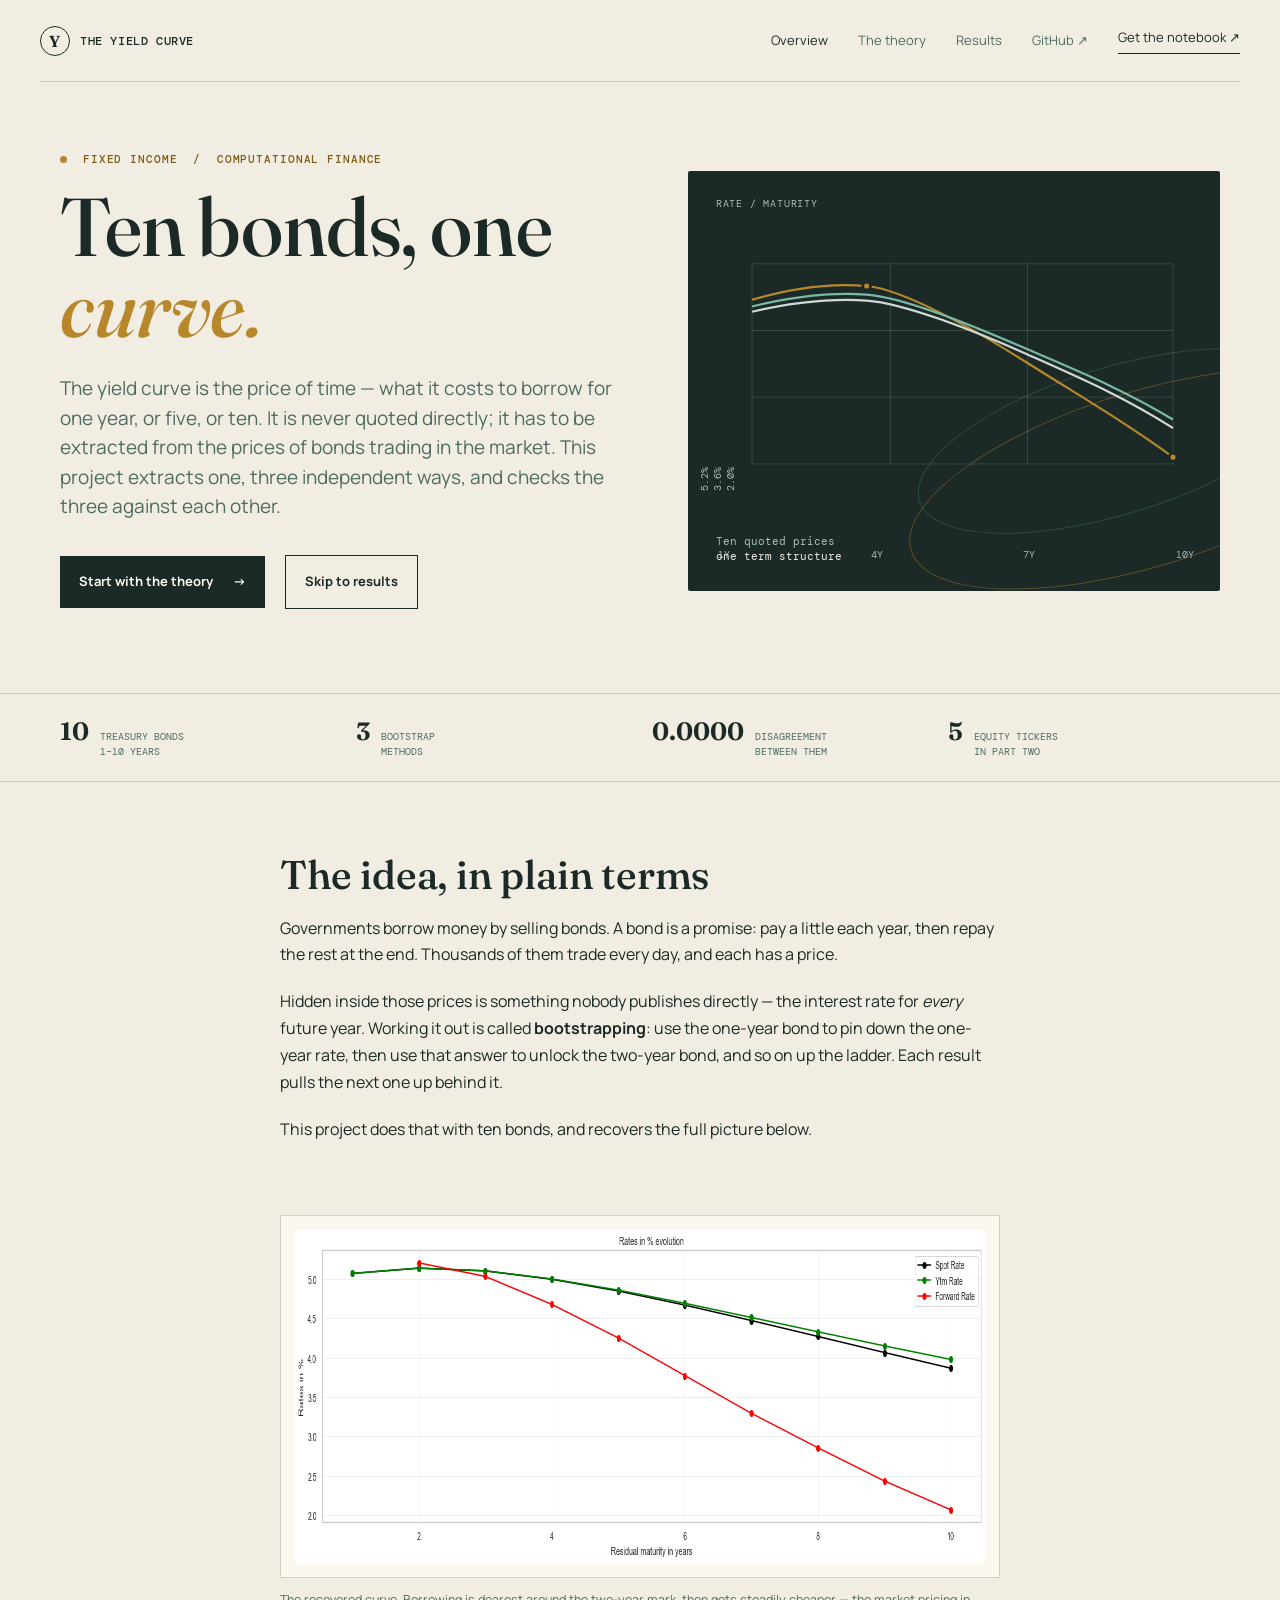
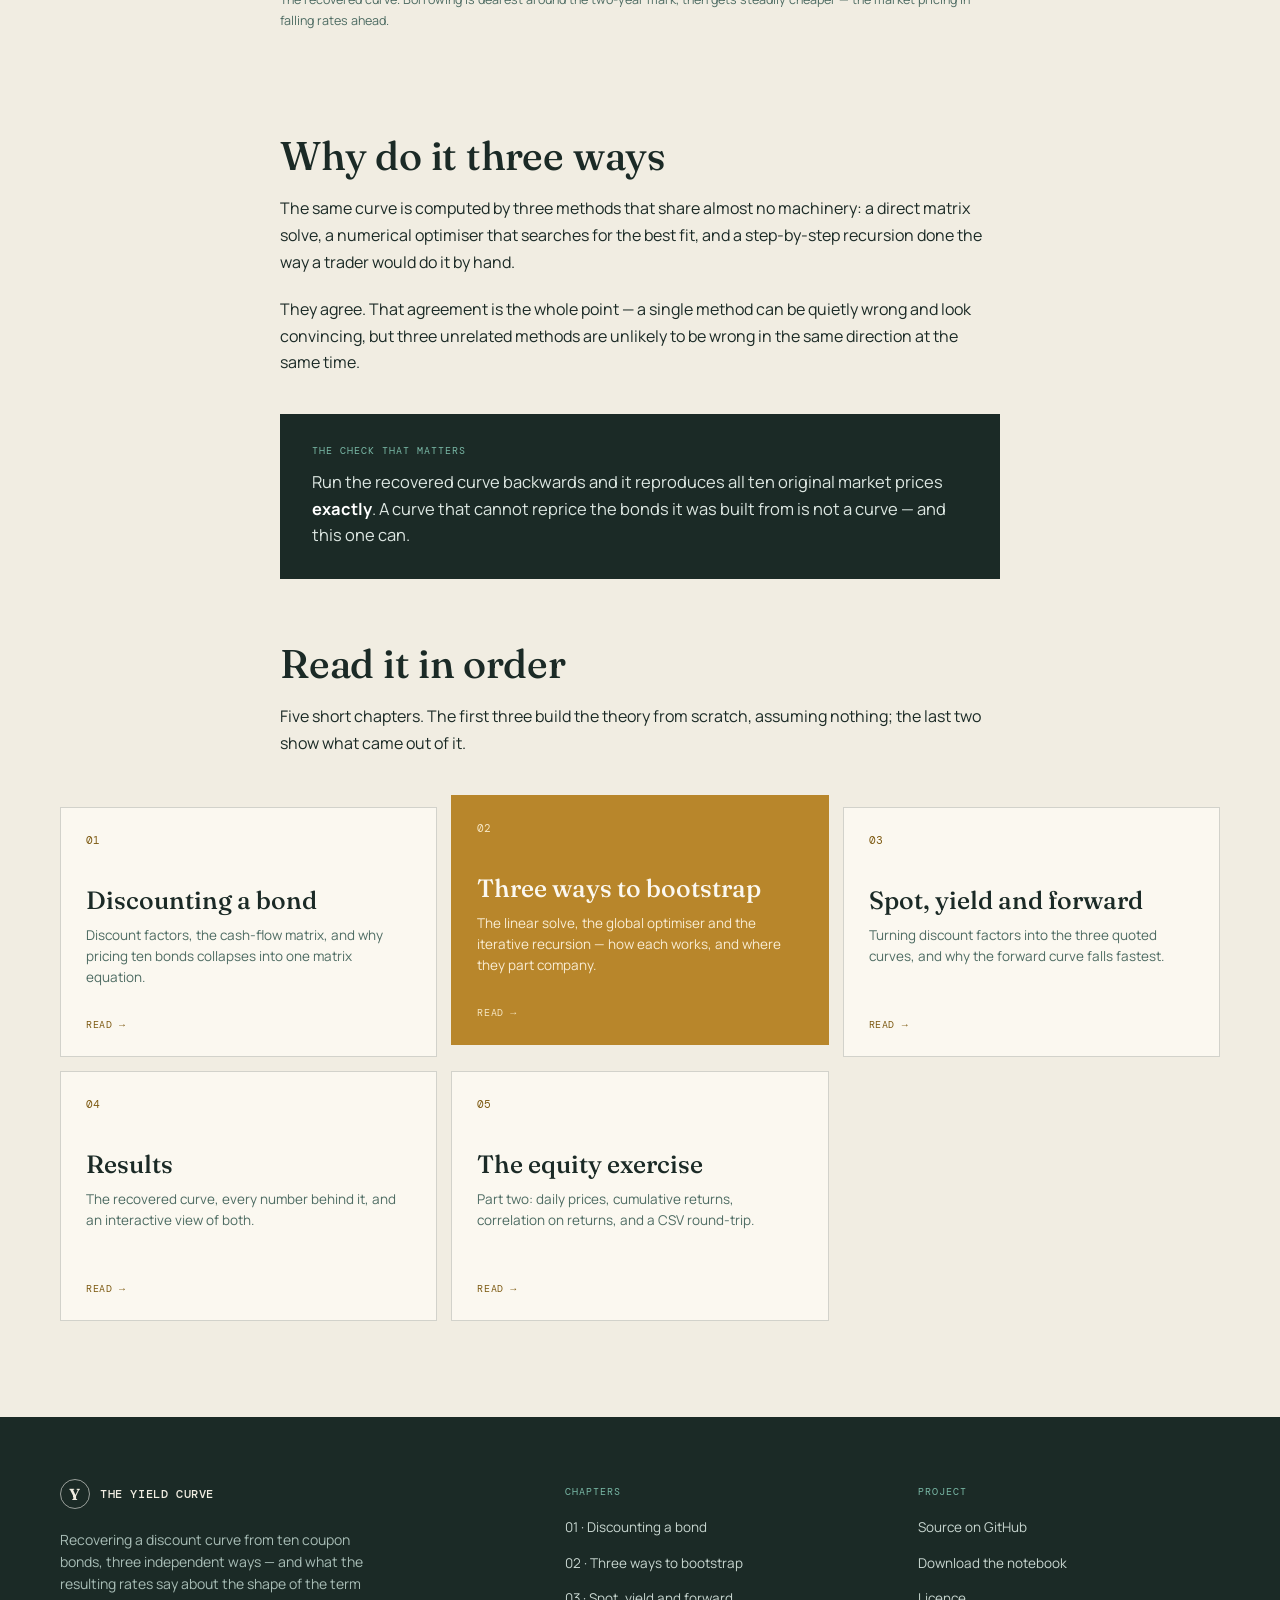
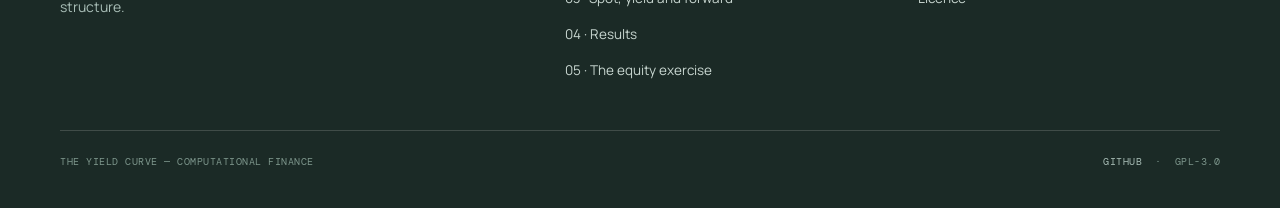
==== commit 98d95882: "Restyle the site and lead with a plain-language overview Warm paper, amber and pine palette with a d" ====
--- a/index.html
+++ b/index.html
@@ -3,109 +3,166 @@
 <head>
 <meta charset="utf-8">
 <meta name="viewport" content="width=device-width,initial-scale=1">
-<meta name="theme-color" content="#16181b">
-<meta name="description" content="Bootstrapping a Treasury yield curve from coupon-bearing bonds: the theory, three computational methods, and the results.">
-<title>Bootstrapping the Yield Curve</title>
+<meta name="theme-color" content="#1b2a26">
+<meta name="description" content="Recovering a discount curve from ten coupon-bearing bonds three independent ways, and reading the spot, yield and forward curves that follow.">
+<title>The Yield Curve — bootstrapping from bond prices</title>
+<link rel="icon" href="favicon.svg" type="image/svg+xml">
 <link rel="preconnect" href="https://fonts.googleapis.com">
 <link rel="preconnect" href="https://fonts.gstatic.com" crossorigin>
-<link href="https://fonts.googleapis.com/css2?family=IBM+Plex+Mono:wght@400;500&family=IBM+Plex+Sans:wght@400;500;600&family=Source+Serif+4:opsz,wght@8..60,400;8..60,600&display=swap" rel="stylesheet">
+<link href="https://fonts.googleapis.com/css2?family=DM+Mono:wght@400;500&family=Fraunces:opsz,wght@9..144,500;9..144,650&family=Manrope:wght@400;500;600;700&display=swap" rel="stylesheet">
 <link rel="stylesheet" href="styles.css">
 </head>
 <body>
-<div class="layout">
 
-  <aside class="sidebar" id="sidebar">
-    <a class="brand" href="index.html">
-      <div class="brand-title">Bootstrapping the Yield Curve</div>
-      <div class="brand-sub">Computational finance &middot; 2022</div>
-    </a>
-    <button class="menu-btn" id="menuBtn" aria-expanded="false" aria-controls="sidebarBody">MENU</button>
-    <div class="sidebar-body" id="sidebarBody">
-      <p class="toc-label">Contents</p>
-      <ul class="toc">
-        <li><a href="index.html" aria-current="page"><span class="n">00</span><span>Overview</span></a></li>
-        <li><a href="01-discounting.html"><span class="n">01</span><span>Discounting a bond</span></a></li>
-        <li><a href="02-bootstrapping.html"><span class="n">02</span><span>Three ways to bootstrap</span></a></li>
-        <li><a href="03-rates.html"><span class="n">03</span><span>Spot, yield and forward</span></a></li>
-        <li><a href="04-results.html"><span class="n">04</span><span>Results</span></a></li>
-        <li><a href="05-equities.html"><span class="n">05</span><span>The equity exercise</span></a></li>
-      </ul>
-      <p class="sidebar-foot">
-        <a href="https://github.com/omarja12/Bootstrap-Yield-Curve">Source on GitHub</a><br>
-        <a href="Bootstrapping_Yield_Curve.ipynb" download>Download the notebook</a><br>
-        GPL-3.0
-      </p>
-    </div>
-  </aside>
+<header class="site-header">
+  <a class="wordmark" href="index.html" aria-label="Home"><span class="wordmark-mark">Y</span><span>THE YIELD CURVE</span></a>
+  <nav class="top-nav" aria-label="Primary">
+    <a href="index.html" aria-current="page">Overview</a>
+    <a href="01-discounting.html" class="nav-keep">The theory</a>
+    <a href="04-results.html">Results</a>
+    <a href="https://github.com/omarja12/Bootstrap-Yield-Curve" target="_blank" rel="noreferrer">GitHub <span aria-hidden="true">&#8599;</span></a>
+    <a class="nav-cta" href="Bootstrapping_Yield_Curve.ipynb" download>Get the notebook <span aria-hidden="true">&#8599;</span></a>
+  </nav>
+</header>
 
-  <main class="content">
-    <div class="col hero-home">
-      <p class="kicker">Overview</p>
-      <h1>Ten bonds, one curve, three ways of finding it.</h1>
-      <p class="standfirst">A bond&rsquo;s price is the sum of its discounted cash flows. Turn that sentence around and it becomes a question: given the prices, what were the discount factors? This is the answer, worked three separate ways so that each one checks the others.</p>
+<main>
 
-      <div class="home-actions">
-        <a class="btn btn-solid" href="01-discounting.html">Start with the theory</a>
-        <a class="btn" href="04-results.html">Skip to results</a>
-      </div>
-
-      <div class="facts">
-        <div class="fact"><div class="v">10</div><div class="l">Treasury bonds<br>1&ndash;10 years</div></div>
-        <div class="fact"><div class="v">3</div><div class="l">Bootstrap<br>methods</div></div>
-        <div class="fact"><div class="v">0.0000</div><div class="l">Disagreement<br>between them</div></div>
-        <div class="fact"><div class="v">5</div><div class="l">Equity tickers<br>since 2012</div></div>
-      </div>
-
-      <h2>What the project does</h2>
-      <p>The input is a set of ten coupon-bearing government bonds, one maturing each year out to ten years. Each is described by three numbers: how long until it matures, what it costs today, and what coupon it pays. Nothing else.</p>
-      <p>From that, a <code>YieldCurve</code> class recovers the discount-factor curve &mdash; the price today of one unit of currency delivered at each future date &mdash; and from those factors derives the three rate curves that practitioners actually quote: spot rates, yields to maturity, and forward rates.</p>
-      <p>The interesting part is not the answer but the fact that it can be reached three different ways. A direct linear solve, a numerical optimiser and a hand-rolled recursion have almost nothing in common as procedures, yet they agree to four decimals. When independent methods converge, the result is probably not an artefact of the method.</p>
-
-      <div class="callout">
-        <p class="k">The check that matters</p>
-        <p>Multiplying the cash-flow matrix back through the recovered discount factors reproduces all ten market prices <strong>exactly</strong>. A curve that cannot reprice the instruments it was built from is not a curve.</p>
-      </div>
-
-      <h2>Chapters</h2>
-      <div class="chapter-cards">
-        <a class="ch-card" href="01-discounting.html">
-          <span class="n">01</span>
-          <h3>Discounting a bond</h3>
-          <p>Discount factors, the cash-flow matrix, and why pricing ten bonds is one matrix equation.</p>
-        </a>
-        <a class="ch-card" href="02-bootstrapping.html">
-          <span class="n">02</span>
-          <h3>Three ways to bootstrap</h3>
-          <p>The linear solve, the global optimiser and the iterative recursion &mdash; how each works and when they part company.</p>
-        </a>
-        <a class="ch-card" href="03-rates.html">
-          <span class="n">03</span>
-          <h3>Spot, yield and forward</h3>
-          <p>Converting discount factors into the three quoted curves, and why forward rates fall fastest.</p>
-        </a>
-        <a class="ch-card" href="04-results.html">
-          <span class="n">04</span>
-          <h3>Results</h3>
-          <p>The recovered curve, the numbers behind it, and an interactive view of both.</p>
-        </a>
-        <a class="ch-card" href="05-equities.html">
-          <span class="n">05</span>
-          <h3>The equity exercise</h3>
-          <p>The project&rsquo;s second half: daily prices, cumulative returns, correlation and a CSV round-trip.</p>
-        </a>
-      </div>
-
-      <div class="pager">
-        <span class="empty"></span>
-        <a class="next" href="01-discounting.html">
-          <div class="dir">Next</div>
-          <div class="t">01 &middot; Discounting a bond</div>
-        </a>
+  <section class="hero-split shell">
+    <div class="reveal">
+      <p class="eyebrow"><span class="eyebrow-dot"></span> FIXED INCOME &nbsp;/&nbsp; COMPUTATIONAL FINANCE</p>
+      <h1>Ten bonds, one <em>curve.</em></h1>
+      <p class="standfirst">The yield curve is the price of time &mdash; what it costs to borrow for one year, or five, or ten. It is never quoted directly; it has to be extracted from the prices of bonds trading in the market. This project extracts one, three independent ways, and checks the three against each other.</p>
+      <div class="hero-actions">
+        <a class="button button-dark" href="01-discounting.html">Start with the theory <span aria-hidden="true">&#8594;</span></a>
+        <a class="button button-line" href="04-results.html">Skip to results</a>
       </div>
     </div>
-  </main>
 
-</div>
+    <div class="hero-visual reveal reveal-delay" role="img" aria-label="Illustration of a humped yield curve falling across maturities">
+      <div class="visual-label">RATE / MATURITY</div>
+      <div class="orbit orbit-a"></div><div class="orbit orbit-b"></div>
+      <div class="visual-axis axis-x"><span>1Y</span><span>4Y</span><span>7Y</span><span>10Y</span></div>
+      <div class="visual-axis axis-y"><span>5.2%</span><span>3.6%</span><span>2.0%</span></div>
+      <svg class="hero-chart" viewBox="0 0 560 360" aria-hidden="true" focusable="false">
+        <path class="chart-grid" d="M38 50H530 M38 128H530 M38 206H530 M38 284H530 M38 50V284 M200 50V284 M360 50V284 M530 50V284"/>
+        <path class="curve" style="stroke:#b8862b" d="M38 92 C86 78, 128 72, 172 76 S300 128, 360 166 S470 232, 530 276"/>
+        <path class="curve" style="stroke:#79b8a6" d="M38 100 C86 88, 128 83, 172 86 S300 124, 360 150 S470 196, 530 232"/>
+        <path class="curve" style="stroke:#cfd8d2" d="M38 106 C86 95, 128 90, 172 93 S300 129, 360 156 S470 204, 530 242"/>
+        <circle cx="172" cy="76" r="4.5" class="curve-point"/>
+        <circle cx="530" cy="276" r="4.5" class="curve-point"/>
+      </svg>
+      <div class="visual-caption">Ten quoted prices<br><strong>one term structure</strong></div>
+    </div>
+  </section>
+
+  <section class="facts" aria-label="Key figures">
+    <div><b>10</b><span>Treasury bonds<br>1&ndash;10 years</span></div>
+    <div><b>3</b><span>Bootstrap<br>methods</span></div>
+    <div><b>0.0000</b><span>Disagreement<br>between them</span></div>
+    <div><b>5</b><span>Equity tickers<br>in part two</span></div>
+  </section>
+
+  <section class="prose body-copy">
+    <h2>The idea, in plain terms</h2>
+    <p>Governments borrow money by selling bonds. A bond is a promise: pay a little each year, then repay the rest at the end. Thousands of them trade every day, and each has a price.</p>
+    <p>Hidden inside those prices is something nobody publishes directly &mdash; the interest rate for <em>every</em> future year. Working it out is called <strong>bootstrapping</strong>: use the one-year bond to pin down the one-year rate, then use that answer to unlock the two-year bond, and so on up the ladder. Each result pulls the next one up behind it.</p>
+    <p>This project does that with ten bonds, and recovers the full picture below.</p>
+  </section>
+
+  <section class="prose">
+    <figure>
+      <div class="frame">
+        <img src="images/all_rates.png" width="1169" height="333" loading="lazy"
+             alt="Three rate curves plotted against maturity from one to ten years. Two lines overlap closely, peaking near 5.1 percent at two years then easing to about 3.9 percent. A third line starts higher at 5.2 percent and falls much more steeply to 2.1 percent.">
+      </div>
+      <figcaption>The recovered curve. Borrowing is dearest around the two-year mark, then gets steadily cheaper &mdash; the market pricing in falling rates ahead.</figcaption>
+    </figure>
+  </section>
+
+  <section class="prose body-copy">
+    <h2>Why do it three ways</h2>
+    <p>The same curve is computed by three methods that share almost no machinery: a direct matrix solve, a numerical optimiser that searches for the best fit, and a step-by-step recursion done the way a trader would do it by hand.</p>
+    <p>They agree. That agreement is the whole point &mdash; a single method can be quietly wrong and look convincing, but three unrelated methods are unlikely to be wrong in the same direction at the same time.</p>
+
+    <div class="callout">
+      <p class="k">The check that matters</p>
+      <p>Run the recovered curve backwards and it reproduces all ten original market prices <strong>exactly</strong>. A curve that cannot reprice the bonds it was built from is not a curve &mdash; and this one can.</p>
+    </div>
+
+    <h2>Read it in order</h2>
+    <p>Five short chapters. The first three build the theory from scratch, assuming nothing; the last two show what came out of it.</p>
+  </section>
+
+  <section class="shell" style="margin-top:10px">
+    <div class="ch-grid">
+      <a class="ch-card" href="01-discounting.html">
+        <span class="n">01</span>
+        <h3>Discounting a bond</h3>
+        <p>Discount factors, the cash-flow matrix, and why pricing ten bonds collapses into one matrix equation.</p>
+        <span class="go">Read &#8594;</span>
+      </a>
+      <a class="ch-card featured" href="02-bootstrapping.html">
+        <span class="n">02</span>
+        <h3>Three ways to bootstrap</h3>
+        <p>The linear solve, the global optimiser and the iterative recursion &mdash; how each works, and where they part company.</p>
+        <span class="go">Read &#8594;</span>
+      </a>
+      <a class="ch-card" href="03-rates.html">
+        <span class="n">03</span>
+        <h3>Spot, yield and forward</h3>
+        <p>Turning discount factors into the three quoted curves, and why the forward curve falls fastest.</p>
+        <span class="go">Read &#8594;</span>
+      </a>
+      <a class="ch-card" href="04-results.html">
+        <span class="n">04</span>
+        <h3>Results</h3>
+        <p>The recovered curve, every number behind it, and an interactive view of both.</p>
+        <span class="go">Read &#8594;</span>
+      </a>
+      <a class="ch-card" href="05-equities.html">
+        <span class="n">05</span>
+        <h3>The equity exercise</h3>
+        <p>Part two: daily prices, cumulative returns, correlation on returns, and a CSV round-trip.</p>
+        <span class="go">Read &#8594;</span>
+      </a>
+    </div>
+  </section>
+
+</main>
+
+<footer class="site-footer">
+  <div class="shell">
+    <div class="footer-grid">
+      <div class="footer-brand">
+        <span class="wordmark"><span class="wordmark-mark">Y</span><span>THE YIELD CURVE</span></span>
+        <p class="footer-blurb">Recovering a discount curve from ten coupon bonds, three independent ways &mdash; and what the resulting rates say about the shape of the term structure.</p>
+      </div>
+      <div class="footer-col">
+        <h4>Chapters</h4>
+        <ul>
+          <li><a href="01-discounting.html">01 &middot; Discounting a bond</a></li>
+          <li><a href="02-bootstrapping.html">02 &middot; Three ways to bootstrap</a></li>
+          <li><a href="03-rates.html">03 &middot; Spot, yield and forward</a></li>
+          <li><a href="04-results.html">04 &middot; Results</a></li>
+          <li><a href="05-equities.html">05 &middot; The equity exercise</a></li>
+        </ul>
+      </div>
+      <div class="footer-col">
+        <h4>Project</h4>
+        <ul>
+          <li><a href="https://github.com/omarja12/Bootstrap-Yield-Curve">Source on GitHub</a></li>
+          <li><a href="Bootstrapping_Yield_Curve.ipynb" download>Download the notebook</a></li>
+          <li><a href="https://github.com/omarja12/Bootstrap-Yield-Curve/blob/main/LICENSE">Licence</a></li>
+        </ul>
+      </div>
+    </div>
+    <div class="footer-bottom">
+      <span>THE YIELD CURVE &mdash; COMPUTATIONAL FINANCE</span>
+      <span><a href="https://github.com/omarja12">GITHUB</a> &nbsp;&middot;&nbsp; GPL-3.0</span>
+    </div>
+  </div>
+</footer>
+
 <script src="site.js"></script>
 </body>
 </html>
--- a/styles.css
+++ b/styles.css
@@ -1,214 +1,268 @@
 /* Bootstrapping the Yield Curve — shared styles */
 
 :root{
-  --paper:#f4f2ec;
-  --card:#ffffff;
-  --ink:#16181b;
-  --ink-2:#54585f;
-  --ink-3:#8b8f97;
-  --rule:rgba(22,24,27,.13);
-  --rule-2:rgba(22,24,27,.28);
-  --accent:#1f5c4d;
-  --accent-2:#a8431f;
+  --ink:#1b2a26;
+  --ink-soft:#4d6b62;
+  --paper:#f1ede2;
+  --white:#fbf8f0;
+  --coral:#b8862b;
+  --coral-dark:#7d5a12;
+  --aqua:#4f8a7b;
+  --mint:#79b8a6;
+  --line:rgba(27,42,38,.18);
+  --line-soft:rgba(27,42,38,.11);
   --s1:#c4452c;
   --s2:#008878;
-  --s3:#9c7212;
-  --sans:'IBM Plex Sans',-apple-system,BlinkMacSystemFont,'Segoe UI',sans-serif;
-  --serif:'Source Serif 4','Iowan Old Style',Georgia,serif;
-  --mono:'IBM Plex Mono',ui-monospace,Consolas,monospace;
+  --s3:#a8761a;
+  --mono:'DM Mono',ui-monospace,monospace;
+  --display:'Fraunces',Georgia,serif;
+  --body:'Manrope',-apple-system,BlinkMacSystemFont,'Segoe UI',sans-serif;
 }
 
 *{box-sizing:border-box}
 html{scroll-behavior:smooth}
 body{
   margin:0;background:var(--paper);color:var(--ink);
-  font-family:var(--serif);font-size:17px;line-height:1.68;
+  font-family:var(--body);font-size:16px;line-height:1.68;
   -webkit-font-smoothing:antialiased;
 }
-a{color:var(--accent);text-decoration:none;border-bottom:1px solid rgba(31,92,77,.32)}
-a:hover{border-bottom-color:var(--accent)}
+a{color:inherit;text-decoration:none}
+button{font:inherit}
 img{max-width:100%}
 h1,h2,h3,h4,p,ul,ol{margin-top:0}
-
-/* ============ layout ============ */
-.layout{display:grid;grid-template-columns:258px minmax(0,1fr);align-items:start}
-
-.sidebar{
-  position:sticky;top:0;height:100vh;overflow-y:auto;
-  padding:34px 26px 40px;border-right:1px solid var(--rule);
-  background:var(--paper);
-}
-.brand{display:block;margin-bottom:34px;border:0}
-.brand-title{font-family:var(--sans);font-weight:600;font-size:14px;letter-spacing:-.01em;line-height:1.3;color:var(--ink)}
-.brand-sub{margin-top:5px;font-family:var(--mono);font-size:10px;letter-spacing:.06em;text-transform:uppercase;color:var(--ink-3)}
-
-.toc-label{font-family:var(--mono);font-size:10px;letter-spacing:.09em;text-transform:uppercase;color:var(--ink-3);margin:0 0 12px}
-.toc{list-style:none;margin:0 0 30px;padding:0;counter-reset:ch}
-.toc li{margin:0}
-.toc a{
-  display:grid;grid-template-columns:26px 1fr;gap:9px;align-items:baseline;
-  padding:8px 0;border:0;border-bottom:1px solid var(--rule);
-  font-family:var(--sans);font-size:13.5px;line-height:1.4;color:var(--ink-2);
-}
-.toc a:hover{color:var(--ink)}
-.toc a .n{font-family:var(--mono);font-size:10.5px;color:var(--ink-3)}
-.toc a[aria-current="page"]{color:var(--ink);font-weight:600}
-.toc a[aria-current="page"] .n{color:var(--accent-2)}
-.sidebar-foot{font-family:var(--mono);font-size:10px;line-height:1.7;color:var(--ink-3)}
-.sidebar-foot a{color:var(--ink-2);border-bottom-color:var(--rule-2)}
-
-.content{padding:64px 0 90px;min-width:0}
-.col{width:min(720px,calc(100% - 96px));margin-inline:auto}
-.col-wide{width:min(1000px,calc(100% - 96px));margin-inline:auto}
-
-/* ============ typography ============ */
-.chapter-mark{font-family:var(--mono);font-size:11px;letter-spacing:.1em;text-transform:uppercase;color:var(--accent-2);margin:0 0 18px}
-h1{font-family:var(--serif);font-weight:600;font-size:clamp(38px,5.2vw,54px);line-height:1.08;letter-spacing:-.02em;margin-bottom:20px}
-.standfirst{font-size:20px;line-height:1.55;color:var(--ink-2);margin-bottom:0}
-h2{font-family:var(--serif);font-weight:600;font-size:27px;line-height:1.2;letter-spacing:-.01em;margin:56px 0 14px}
-h3{font-family:var(--sans);font-weight:600;font-size:15px;letter-spacing:.01em;margin:34px 0 8px}
-p{margin-bottom:19px}
-ul,ol{margin-bottom:19px;padding-left:22px}
-li{margin-bottom:7px}
-strong{font-weight:600}
-.lead-rule{height:1px;background:var(--rule);margin:38px 0 0}
-
-code{font-family:var(--mono);font-size:.86em;background:rgba(22,24,27,.055);padding:.1em .34em;border-radius:3px}
+.shell{width:min(1160px,calc(100% - 80px));margin-inline:auto}
+.prose{width:min(720px,calc(100% - 80px));margin-inline:auto}
+
+/* ---------- header ---------- */
+.site-header{
+  height:82px;display:flex;align-items:center;justify-content:space-between;
+  width:min(1280px,calc(100% - 80px));margin:auto;border-bottom:1px solid var(--line);
+}
+.wordmark{display:inline-flex;align-items:center;gap:10px;font:500 12px var(--mono);letter-spacing:.05em}
+.wordmark-mark{
+  display:grid;place-items:center;width:30px;height:30px;
+  border:1px solid var(--ink);border-radius:50%;font:650 16px var(--display);
+}
+.top-nav{display:flex;align-items:center;gap:30px;font-size:13px;color:var(--ink-soft)}
+.top-nav a:hover{color:var(--coral-dark)}
+.top-nav a[aria-current="page"]{color:var(--ink)}
+.nav-cta{color:var(--ink);border-bottom:1px solid var(--ink);padding-bottom:4px}
+
+/* ---------- chapter rail ---------- */
+.rail{border-bottom:1px solid var(--line);background:var(--white)}
+.rail-inner{
+  width:min(1280px,calc(100% - 80px));margin:auto;display:flex;gap:0;
+  overflow-x:auto;scrollbar-width:none;
+}
+.rail-inner::-webkit-scrollbar{display:none}
+.rail a{
+  flex:1 0 auto;min-width:150px;padding:15px 18px 14px;
+  border-right:1px solid var(--line-soft);display:block;
+}
+.rail a:last-child{border-right:0}
+.rail a:hover{background:#f7f3e8}
+.rail .n{font:400 10px var(--mono);letter-spacing:.09em;color:var(--ink-soft)}
+.rail .t{margin-top:4px;font-size:13px;line-height:1.35;color:var(--ink-soft)}
+.rail a[aria-current="page"]{background:var(--ink)}
+.rail a[aria-current="page"] .n{color:var(--mint)}
+.rail a[aria-current="page"] .t{color:var(--paper)}
+
+/* ---------- page hero ---------- */
+.page-hero{padding:76px 0 46px}
+.eyebrow{margin:0 0 20px;color:var(--coral-dark);font:500 11px var(--mono);letter-spacing:.08em}
+.eyebrow-dot{display:inline-block;width:7px;height:7px;margin-right:8px;border-radius:50%;background:var(--coral)}
+h1{
+  font-family:var(--display);font-weight:500;line-height:.99;letter-spacing:-.005em;
+  font-size:clamp(46px,6.4vw,82px);max-width:15ch;margin-bottom:26px;
+}
+h1 em,h2 em,.standfirst em{color:var(--coral);font-style:italic}
+.standfirst{max-width:46ch;color:var(--ink-soft);font-size:19px;line-height:1.55;margin-bottom:0}
+
+/* home hero split */
+.hero-split{display:grid;grid-template-columns:1.02fr .98fr;gap:74px;align-items:center;padding:70px 0 84px}
+.hero-visual{
+  position:relative;min-height:420px;overflow:hidden;
+  background:var(--ink);color:var(--paper);border-radius:2px;
+}
+.visual-label{position:absolute;top:26px;left:28px;z-index:2;color:#a8bdb6;font:10px var(--mono);letter-spacing:.08em}
+.hero-chart{position:absolute;inset:50px 20px 62px 30px;width:calc(100% - 50px);height:calc(100% - 112px)}
+.chart-grid{fill:none;stroke:rgba(245,242,234,.16);stroke-width:1}
+.curve{fill:none;stroke-width:2.5}
+.curve-point{fill:var(--coral);stroke:var(--ink);stroke-width:3}
+.visual-axis{position:absolute;color:#a8bdb6;font:10px var(--mono)}
+.axis-x{right:26px;bottom:30px;left:30px;display:flex;justify-content:space-between}
+.axis-y{top:80px;bottom:100px;left:10px;display:flex;flex-direction:column;justify-content:space-between;writing-mode:vertical-rl;transform:rotate(180deg)}
+.orbit{position:absolute;border:1px solid rgba(184,134,43,.40);border-radius:50%;transform:rotate(-17deg);pointer-events:none}
+.orbit-a{width:490px;height:176px;right:-170px;bottom:24px}
+.orbit-b{width:410px;height:148px;right:-100px;bottom:76px;border-color:rgba(79,138,123,.34)}
+.visual-caption{position:absolute;left:28px;bottom:26px;color:#a8bdb6;font:11px var(--mono);line-height:1.4}
+.visual-caption strong{color:var(--paper);font-weight:400}
+
+.hero-actions{display:flex;align-items:center;gap:20px;margin-top:34px;flex-wrap:wrap}
+.button{display:inline-flex;align-items:center;gap:20px;padding:15px 19px;font-size:13px;font-weight:700;transition:transform .2s ease}
+.button:hover{transform:translateY(-3px)}
+.button-dark{background:var(--ink);color:var(--white)}
+.button-line{border:1px solid var(--ink)}
+
+/* ---------- facts strip ---------- */
+.facts{
+  display:grid;grid-template-columns:repeat(4,1fr);gap:24px;
+  border-top:1px solid var(--line);border-bottom:1px solid var(--line);
+  padding:22px max(40px,calc((100% - 1160px)/2));
+}
+.facts div{display:flex;align-items:baseline;gap:11px;color:var(--ink-soft);font:10px var(--mono);text-transform:uppercase;line-height:1.5}
+.facts b{color:var(--ink);font:650 25px var(--display)}
+
+/* ---------- prose ---------- */
+.body-copy{padding:8px 0 20px}
+h2{
+  font-family:var(--display);font-weight:500;letter-spacing:-.005em;line-height:1.06;
+  font-size:clamp(30px,3.6vw,40px);margin:64px 0 18px;
+}
+h3{font-family:var(--body);font-weight:700;font-size:15px;margin:34px 0 8px}
+p{margin-bottom:20px}
+ul,ol{margin-bottom:20px;padding-left:22px}
+li{margin-bottom:8px}
+.body-copy a:not(.button){border-bottom:1px solid var(--coral);color:var(--coral-dark)}
+.body-copy a:not(.button):hover{background:rgba(184,134,43,.13)}
+strong{font-weight:700}
+.rule{height:1px;background:var(--line);margin:34px 0 0}
+
+code{font-family:var(--mono);font-size:.87em;background:rgba(27,42,38,.07);padding:.1em .36em;border-radius:3px}
 pre{
-  background:var(--card);border:1px solid var(--rule);border-left:2px solid var(--accent);
-  padding:17px 20px;overflow-x:auto;font-family:var(--mono);font-size:13px;line-height:1.62;
-  margin:0 0 22px;
+  background:var(--ink);color:#e7eee9;border-radius:2px;
+  padding:20px 22px;overflow-x:auto;font-family:var(--mono);font-size:12.5px;line-height:1.65;
+  margin:0 0 24px;
 }
 pre code{background:none;padding:0;font-size:inherit}
-.cmt{color:var(--ink-3)}
-
-/* ============ equation block ============ */
-.eq{
-  position:relative;margin:30px 0;padding:26px 26px 22px;
-  background:var(--card);border:1px solid var(--rule);
-}
+.cmt{color:#8aa79d}
+
+/* ---------- equation card ---------- */
+.eq{position:relative;margin:32px 0;padding:30px 28px 24px;background:var(--white);border:1px solid var(--line)}
 .eq-tag{
-  position:absolute;top:-8px;left:20px;padding:0 8px;background:var(--card);
-  font-family:var(--mono);font-size:9.5px;letter-spacing:.1em;text-transform:uppercase;color:var(--ink-3);
-  border:1px solid var(--rule);
-}
-.eq-body{overflow-x:auto;overflow-y:hidden;text-align:center;padding:4px 0}
-.eq-note{margin:16px 0 0;font-family:var(--sans);font-size:13px;line-height:1.6;color:var(--ink-2)}
-
-/* ============ margin note ============ */
-.note{
-  border-left:2px solid var(--accent-2);padding:2px 0 2px 16px;margin:26px 0;
-  font-family:var(--sans);font-size:13.5px;line-height:1.6;color:var(--ink-2);
-}
-.note b{color:var(--ink);font-weight:600}
-
-/* ============ callout ============ */
-.callout{background:var(--ink);color:#e9e7e1;padding:26px 28px;margin:34px 0}
-.callout .k{font-family:var(--mono);font-size:10px;letter-spacing:.1em;text-transform:uppercase;color:#8fbfae;margin:0 0 10px}
-.callout p{margin:0;font-size:16px;line-height:1.6}
+  position:absolute;top:-8px;left:22px;padding:1px 9px;background:var(--white);border:1px solid var(--line);
+  font:10px var(--mono);letter-spacing:.09em;text-transform:uppercase;color:var(--coral-dark);
+}
+.eq-body{overflow-x:auto;overflow-y:hidden;text-align:center;padding:6px 0}
+.eq-note{margin:18px 0 0;font-size:13.5px;line-height:1.6;color:var(--ink-soft)}
+
+/* ---------- note / callout ---------- */
+.note{border-left:2px solid var(--coral);padding:3px 0 3px 18px;margin:28px 0;font-size:14.5px;line-height:1.62;color:var(--ink-soft)}
+.note b{color:var(--ink);font-weight:700}
+.callout{background:var(--ink);color:#dde7e2;padding:30px 32px;margin:38px 0}
+.callout .k{font:10px var(--mono);letter-spacing:.1em;text-transform:uppercase;color:var(--mint);margin:0 0 12px}
+.callout p{margin:0;font-size:16.5px;line-height:1.6}
 .callout strong{color:#fff}
-
-/* ============ tables ============ */
-.tablewrap{overflow-x:auto;border:1px solid var(--rule);background:var(--card);margin:0 0 22px}
+.callout em{color:var(--mint);font-style:italic}
+
+/* ---------- tables ---------- */
+.tablewrap{overflow-x:auto;border:1px solid var(--line);background:var(--white);margin:0 0 24px}
 table{border-collapse:collapse;width:100%;font-family:var(--mono);font-size:12.5px}
-th,td{padding:8px 12px;border-bottom:1px solid var(--rule);text-align:right;white-space:nowrap}
+th,td{padding:9px 13px;border-bottom:1px solid var(--line-soft);text-align:right;white-space:nowrap}
 th:first-child,td:first-child{text-align:left}
-thead th{font-size:10px;letter-spacing:.06em;text-transform:uppercase;color:var(--ink-3);font-weight:500}
+thead th{font-size:10px;letter-spacing:.06em;text-transform:uppercase;color:var(--ink-soft);font-weight:400}
 tbody tr:last-child td{border-bottom:0}
-caption{caption-side:bottom;padding:10px 12px;text-align:left;font-family:var(--sans);font-size:12px;color:var(--ink-3)}
-
-/* ============ figures ============ */
-figure{margin:30px 0}
-figure .frame{background:var(--card);border:1px solid var(--rule);padding:13px}
+caption{caption-side:bottom;padding:11px 13px;text-align:left;font-family:var(--body);font-size:12.5px;color:var(--ink-soft)}
+
+/* ---------- figures ---------- */
+figure{margin:32px 0}
+figure .frame{background:var(--white);border:1px solid var(--line);padding:14px}
 figure img{display:block}
-figcaption{margin-top:10px;font-family:var(--sans);font-size:12.5px;color:var(--ink-3)}
-
-/* ============ chart ============ */
-.chart-card{background:var(--card);border:1px solid var(--rule);padding:20px 22px 16px;margin:28px 0;position:relative}
-.chart-head{display:flex;justify-content:space-between;align-items:center;gap:14px;flex-wrap:wrap;margin-bottom:6px}
-.chart-title{font-family:var(--sans);font-size:13px;font-weight:600}
-.legend{display:flex;gap:15px;font-family:var(--mono);font-size:11px;color:var(--ink-2)}
+figcaption{margin-top:11px;font-size:12.5px;color:var(--ink-soft)}
+
+/* ---------- chart ---------- */
+.chart-card{background:var(--white);border:1px solid var(--line);padding:22px 24px 18px;margin:28px 0;position:relative}
+.chart-head{display:flex;justify-content:space-between;align-items:center;gap:14px;flex-wrap:wrap;margin-bottom:8px}
+.chart-title{font-size:13px;font-weight:700}
+.legend{display:flex;gap:15px;font:11px var(--mono);color:var(--ink-soft)}
 .legend span{display:inline-flex;align-items:center;gap:6px}
 .legend i{width:16px;height:3px;border-radius:2px}
 #chart{display:block;width:100%;height:340px;overflow:visible;touch-action:none}
-.gridline{stroke:var(--rule);stroke-width:1}
-.axis-text{fill:var(--ink-3);font-family:var(--mono);font-size:10px}
+.gridline{stroke:var(--line-soft);stroke-width:1}
+.axis-text{fill:var(--ink-soft);font:10px var(--mono)}
 .series-line{fill:none;stroke-width:2}
-.series-dot{stroke:var(--card);stroke-width:2}
+.series-dot{stroke:var(--white);stroke-width:2}
 .crosshair{stroke:var(--ink);stroke-width:1;stroke-dasharray:3 3;opacity:0}
-.dlabel{font-family:var(--mono);font-size:11px;font-weight:500}
+.dlabel{font:500 11px var(--mono)}
 #tip{
   position:absolute;pointer-events:none;opacity:0;transition:opacity .12s;
-  background:var(--ink);color:#fff;padding:9px 11px;font-family:var(--mono);font-size:11px;
+  background:var(--ink);color:#fff;padding:9px 11px;font:11px var(--mono);
   line-height:1.55;white-space:nowrap;z-index:5;
 }
-.switch{display:flex;gap:0;margin-bottom:14px;border:1px solid var(--rule-2);width:fit-content}
-.switch button{
-  font-family:var(--sans);font-size:12.5px;padding:7px 15px;background:transparent;border:0;
-  cursor:pointer;color:var(--ink-2);
-}
-.switch button+button{border-left:1px solid var(--rule-2)}
-.switch button.active{background:var(--ink);color:#fff}
-
-/* ============ home ============ */
-.hero-home{padding:14px 0 0}
-.kicker{font-family:var(--mono);font-size:11px;letter-spacing:.1em;text-transform:uppercase;color:var(--accent-2);margin-bottom:20px}
-.hero-home h1{font-size:clamp(42px,6vw,68px);margin-bottom:24px}
-.hero-home .standfirst{max-width:620px}
-.home-actions{display:flex;gap:14px;flex-wrap:wrap;margin-top:32px}
-.btn{
-  font-family:var(--sans);font-size:13.5px;font-weight:600;padding:12px 20px;border:1px solid var(--ink);
-  color:var(--ink);background:transparent;
-}
-.btn-solid{background:var(--ink);color:#fff}
-.btn:hover{opacity:.82}
-a.btn{border-bottom:1px solid var(--ink)}
-
-.facts{display:grid;grid-template-columns:repeat(4,1fr);gap:0;margin:54px 0 0;border-top:1px solid var(--rule-2);border-bottom:1px solid var(--rule)}
-.fact{padding:20px 18px 20px 0}
-.fact .v{font-family:var(--serif);font-weight:600;font-size:31px;line-height:1;letter-spacing:-.02em}
-.fact .l{margin-top:7px;font-family:var(--mono);font-size:10px;letter-spacing:.05em;text-transform:uppercase;color:var(--ink-3);line-height:1.5}
-
-.chapter-cards{display:grid;grid-template-columns:repeat(2,1fr);gap:1px;background:var(--rule);border:1px solid var(--rule);margin:20px 0 0}
-.ch-card{background:var(--card);padding:24px 24px 26px;border:0;display:block}
-.ch-card:hover{background:#fbfaf7}
-.ch-card .n{font-family:var(--mono);font-size:10.5px;letter-spacing:.08em;color:var(--accent-2)}
-.ch-card h3{font-family:var(--serif);font-size:21px;font-weight:600;margin:14px 0 7px;letter-spacing:-.01em;color:var(--ink)}
-.ch-card p{font-family:var(--sans);font-size:13.5px;line-height:1.55;color:var(--ink-2);margin:0}
-
-/* ============ pager ============ */
-.pager{display:grid;grid-template-columns:1fr 1fr;gap:1px;background:var(--rule);border:1px solid var(--rule);margin-top:72px}
-.pager a{background:var(--card);padding:20px 22px;border:0;display:block}
-.pager a:hover{background:#fbfaf7}
-.pager .dir{font-family:var(--mono);font-size:10px;letter-spacing:.08em;text-transform:uppercase;color:var(--ink-3)}
-.pager .t{font-family:var(--serif);font-size:18px;font-weight:600;margin-top:6px;color:var(--ink);letter-spacing:-.01em}
+.switch{display:flex;margin-bottom:16px;border:1px solid var(--ink);width:fit-content}
+.switch button{font-size:12.5px;font-weight:600;padding:8px 17px;background:transparent;border:0;cursor:pointer;color:var(--ink-soft)}
+.switch button+button{border-left:1px solid var(--ink)}
+.switch button.active{background:var(--ink);color:var(--white)}
+
+/* ---------- chapter cards ---------- */
+.ch-grid{display:grid;grid-template-columns:repeat(3,1fr);gap:14px;margin-top:8px}
+.ch-card{display:flex;flex-direction:column;min-height:250px;padding:25px;border:1px solid var(--line);background:var(--white)}
+.ch-card:hover{border-color:var(--ink)}
+.ch-card.featured{background:var(--coral);color:var(--white);border-color:var(--coral);transform:translateY(-12px)}
+.ch-card .n{font:11px var(--mono);color:var(--coral-dark)}
+.ch-card.featured .n,.ch-card.featured .go{color:#f6e6c2}
+.ch-card h3{font-family:var(--display);font-weight:500;font-size:25px;line-height:1.06;margin:40px 0 12px;color:inherit}
+.ch-card p{font-size:13.5px;line-height:1.55;color:var(--ink-soft);margin-bottom:16px}
+.ch-card.featured p{color:#f9edd4}
+.ch-card .go{margin-top:auto;font:10px var(--mono);letter-spacing:.06em;text-transform:uppercase;color:var(--coral-dark)}
+
+/* ---------- pager ---------- */
+.pager{display:grid;grid-template-columns:1fr 1fr;gap:14px;margin:80px 0 0}
+.pager a{padding:22px 24px;border:1px solid var(--line);background:var(--white);display:block}
+.pager a:hover{border-color:var(--ink)}
+.pager .dir{font:10px var(--mono);letter-spacing:.08em;text-transform:uppercase;color:var(--ink-soft)}
+.pager .t{font-family:var(--display);font-size:21px;font-weight:500;margin-top:7px;letter-spacing:-.005em}
 .pager .next{text-align:right}
-.pager .empty{background:var(--card)}
-
-/* ============ mobile ============ */
-.menu-btn{display:none}
-@media (max-width:940px){
-  body{font-size:16.5px}
-  .layout{display:block}
-  .sidebar{
-    position:static;height:auto;border-right:0;border-bottom:1px solid var(--rule);
-    padding:18px 22px 22px;
-  }
-  .brand{margin-bottom:0}
-  .menu-btn{
-    display:block;position:absolute;top:16px;right:18px;background:transparent;border:1px solid var(--rule-2);
-    font-family:var(--mono);font-size:11px;padding:6px 11px;cursor:pointer;color:var(--ink);
-  }
-  .sidebar{position:relative}
-  .sidebar-body{display:none;margin-top:22px}
-  .sidebar.open .sidebar-body{display:block}
-  .content{padding:38px 0 64px}
-  .col,.col-wide{width:calc(100% - 40px)}
-  h2{margin-top:42px}
-  .facts{grid-template-columns:repeat(2,1fr)}
-  .chapter-cards{grid-template-columns:1fr}
-  .eq{padding:22px 16px 18px}
+.pager .empty{border:0;background:transparent}
+
+/* ---------- footer ---------- */
+.site-footer{background:var(--ink);color:#a8bdb6;margin-top:96px;padding:62px 0 40px}
+.footer-grid{
+  display:grid;grid-template-columns:1.5fr 1fr 1fr;gap:52px;
+  padding-bottom:38px;border-bottom:1px solid rgba(255,253,248,.16);
+}
+.footer-brand .wordmark-mark{border-color:rgba(255,253,248,.55);color:var(--paper)}
+.footer-brand .wordmark{color:var(--paper)}
+.footer-blurb{margin:20px 0 0;max-width:34ch;font-size:14px;line-height:1.6;color:#a8bdb6}
+.footer-col h4{font:10px var(--mono);letter-spacing:.1em;text-transform:uppercase;color:var(--mint);margin:6px 0 15px;font-weight:400}
+.footer-col ul{list-style:none;margin:0;padding:0}
+.footer-col li{margin-bottom:9px}
+.footer-col a{font-size:13.5px;color:#c8d6d0}
+.footer-col a:hover{color:var(--coral)}
+.footer-bottom{
+  display:flex;justify-content:space-between;gap:16px;flex-wrap:wrap;
+  padding-top:24px;font:10px var(--mono);letter-spacing:.05em;color:#7d968c;
+}
+.footer-bottom a{color:#a8bdb6}
+.footer-bottom a:hover{color:var(--coral)}
+
+.reveal{animation:rise .8s both}
+.reveal-delay{animation-delay:.15s}
+@keyframes rise{from{opacity:0;transform:translateY(18px)}to{opacity:1;transform:translateY(0)}}
+@media (prefers-reduced-motion:reduce){.reveal{animation:none}.button:hover,.ch-card.featured{transform:none}}
+
+/* ---------- mobile ---------- */
+@media (max-width:900px){
+  body{font-size:15.5px}
+  .shell,.prose,.site-header{width:min(100% - 38px,640px)}
+  .site-header{height:68px}
+  .top-nav{gap:15px;font-size:12px}
+  .top-nav>a:not(.nav-cta):not(.nav-keep){display:none}
+  .rail-inner{width:calc(100% - 20px)}
+  .rail a{min-width:132px;padding:12px 14px}
+  .page-hero{padding:44px 0 30px}
+  h1{font-size:clamp(38px,10vw,52px)}
+  .standfirst{font-size:17px}
+  .hero-split{display:block;padding:44px 0 54px}
+  .hero-visual{min-height:310px;margin-top:44px}
+  .facts{grid-template-columns:repeat(2,1fr);padding:20px 19px;gap:16px}
+  h2{margin-top:46px}
+  .eq{padding:24px 17px 19px}
+  .callout{padding:24px 20px}
+  .ch-grid{grid-template-columns:1fr}
+  .ch-card.featured{transform:none}
+  .pager{grid-template-columns:1fr}
   #chart{height:280px}
-  .pager{grid-template-columns:1fr}
-}
-@media (prefers-reduced-motion:reduce){*{scroll-behavior:auto}}
+  .site-footer{margin-top:64px;padding:48px 0 32px}
+  .footer-grid{grid-template-columns:1fr;gap:34px}
+}
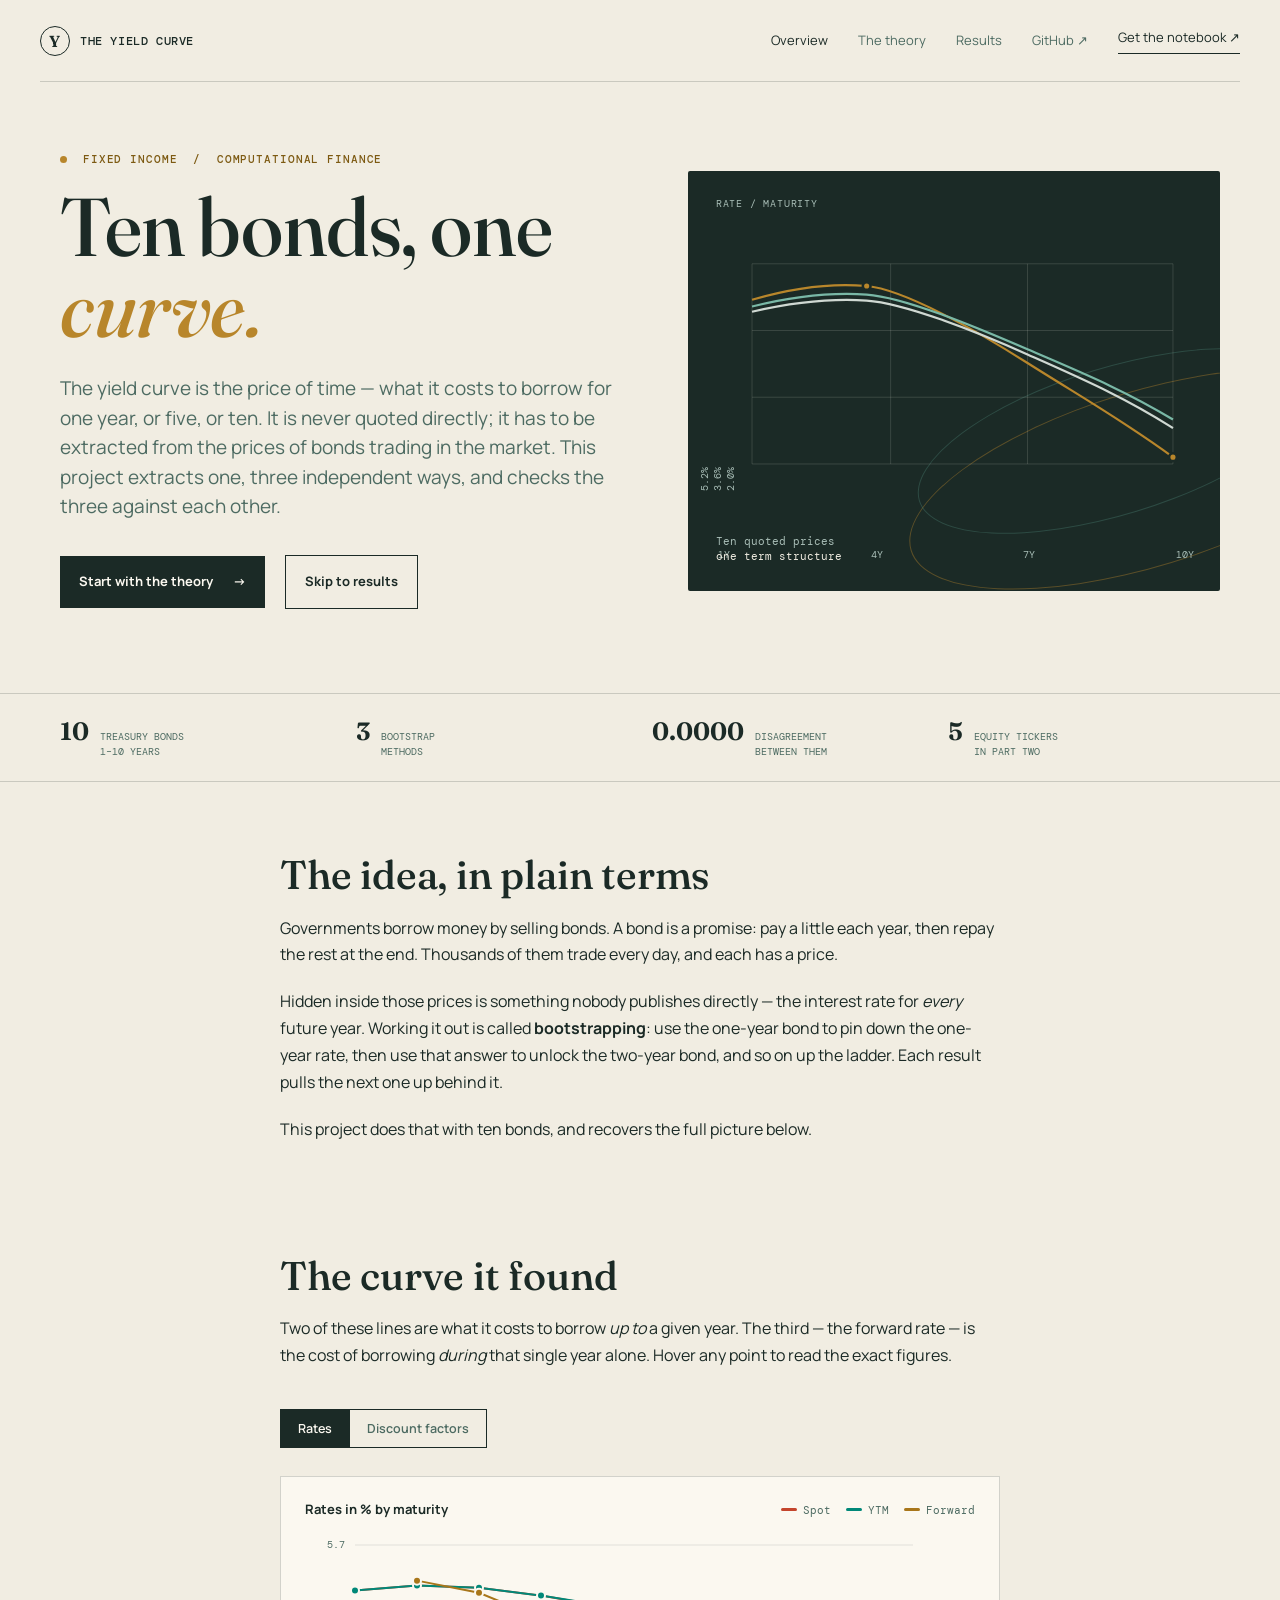
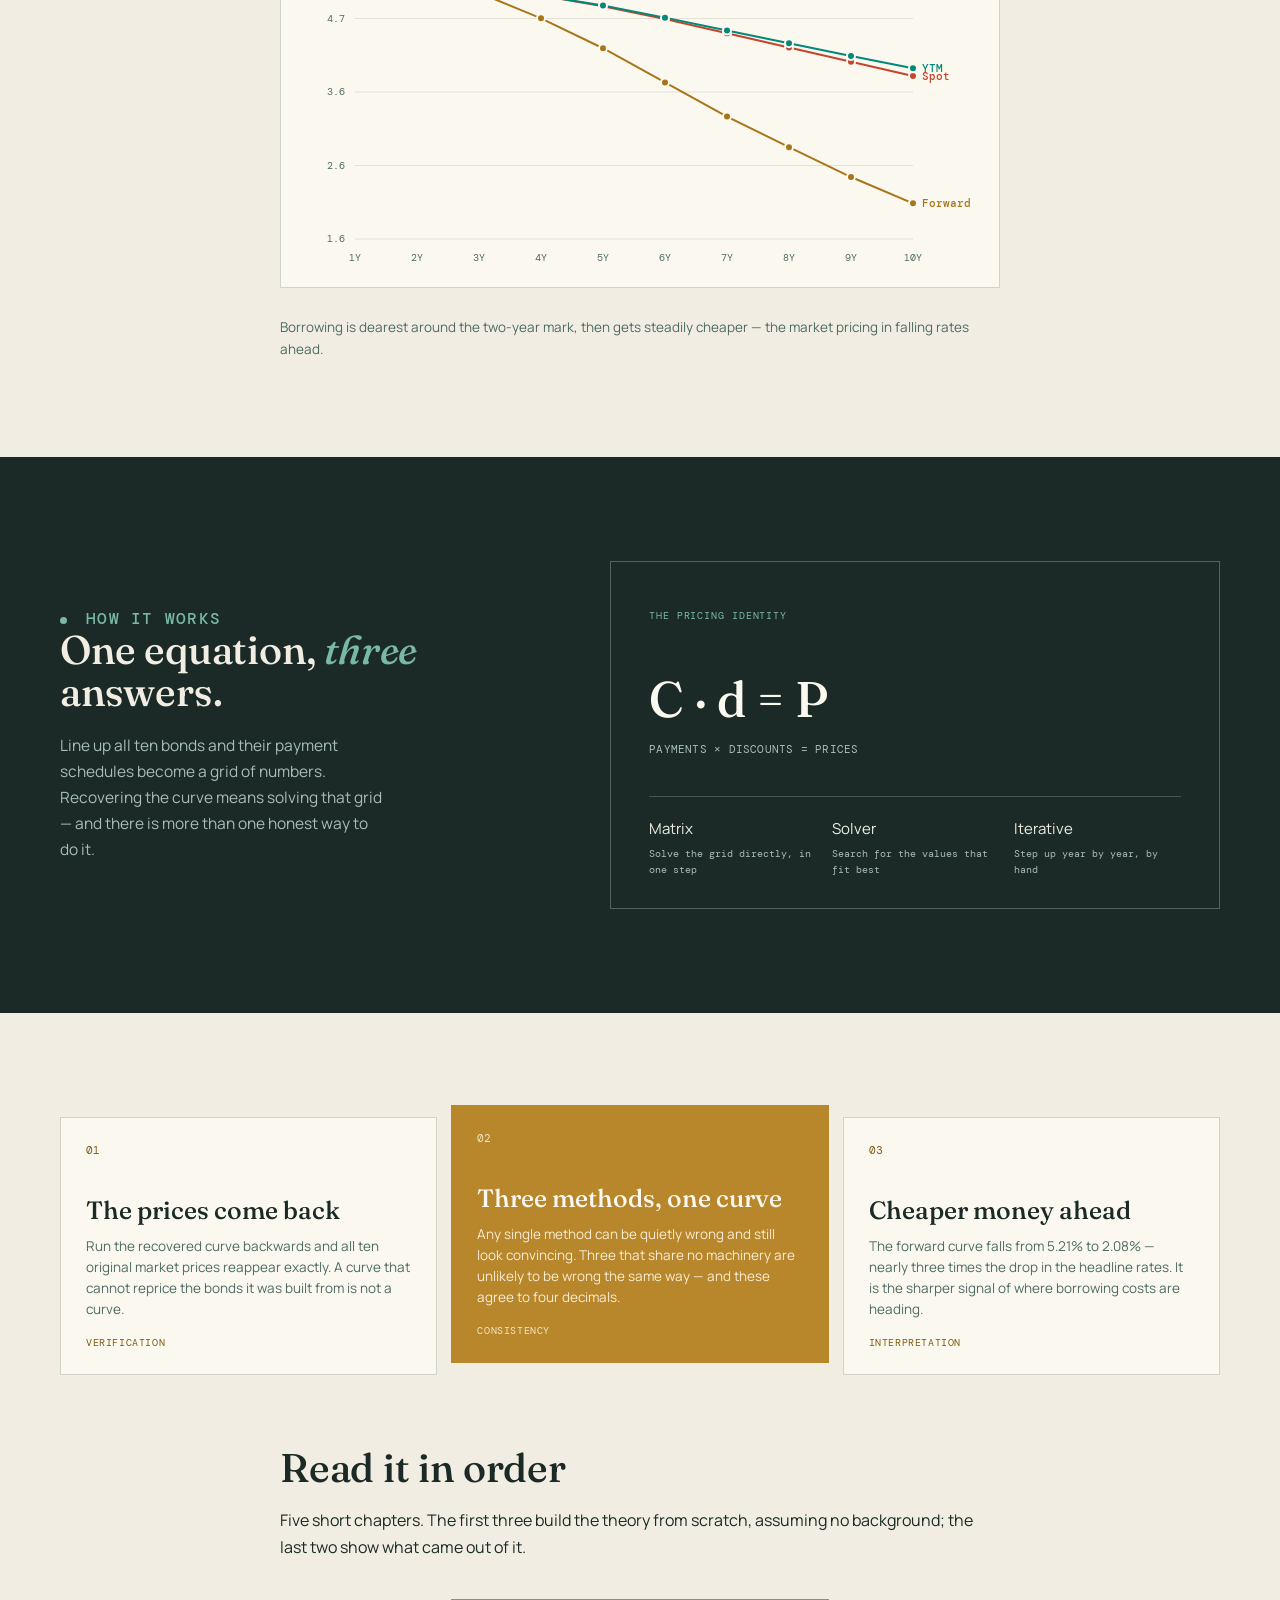
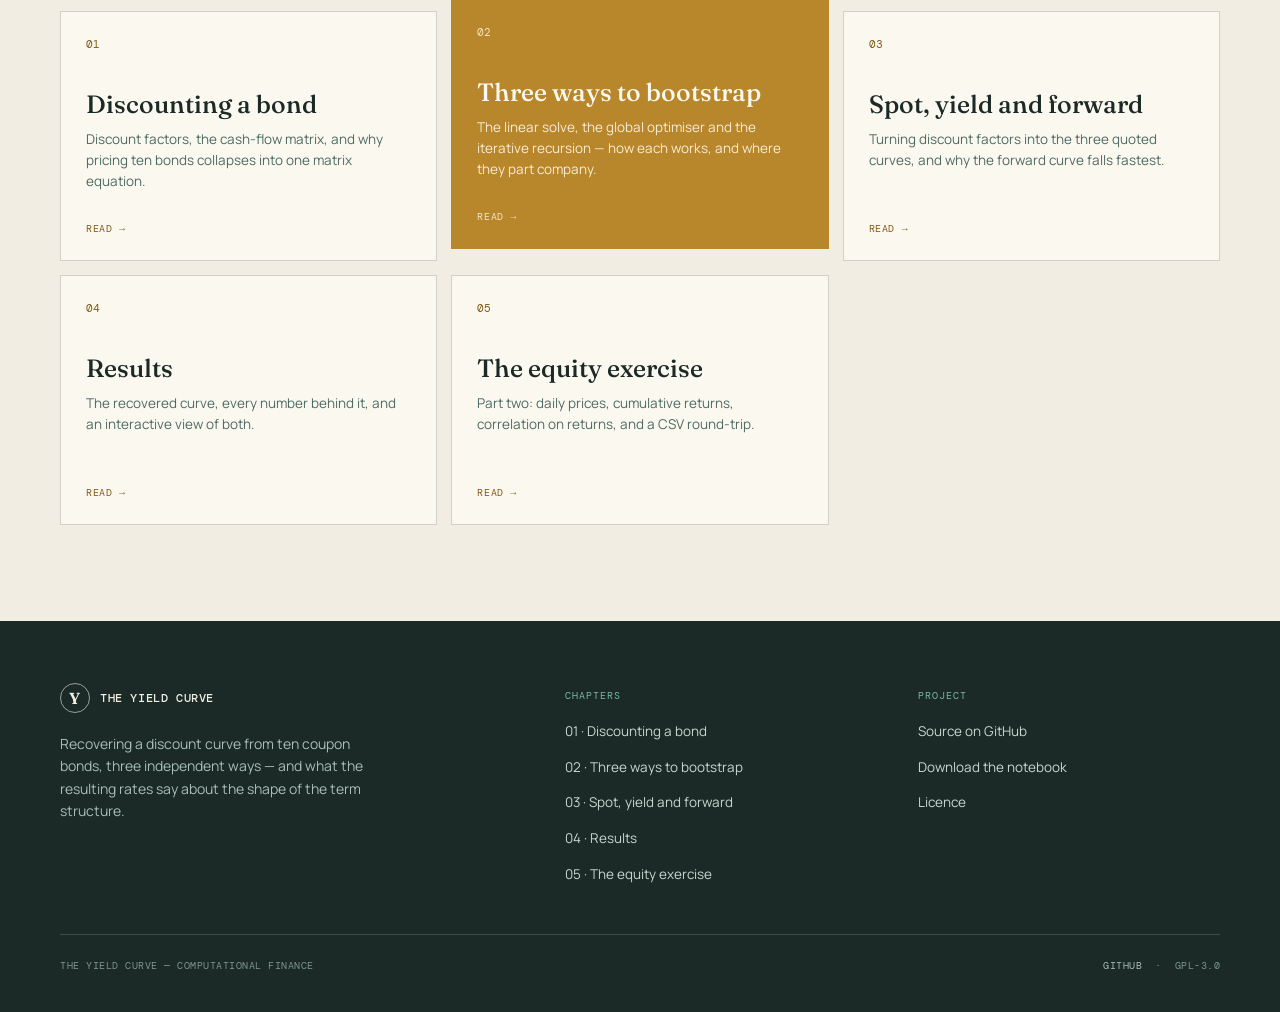
==== commit 1799aca3: "Give the landing page a fuller arc Interactive curve, a dark band stating the pricing identity in wo" ====
--- a/index.html
+++ b/index.html
@@ -69,28 +69,73 @@
     <p>This project does that with ten bonds, and recovers the full picture below.</p>
   </section>
 
+  <section class="prose body-copy" id="explore">
+    <h2>The curve it found</h2>
+    <p>Two of these lines are what it costs to borrow <em>up to</em> a given year. The third &mdash; the forward rate &mdash; is the cost of borrowing <em>during</em> that single year alone. Hover any point to read the exact figures.</p>
+  </section>
+
   <section class="prose">
-    <figure>
-      <div class="frame">
-        <img src="images/all_rates.png" width="1169" height="333" loading="lazy"
-             alt="Three rate curves plotted against maturity from one to ten years. Two lines overlap closely, peaking near 5.1 percent at two years then easing to about 3.9 percent. A third line starts higher at 5.2 percent and falls much more steeply to 2.1 percent.">
-      </div>
-      <figcaption>The recovered curve. Borrowing is dearest around the two-year mark, then gets steadily cheaper &mdash; the market pricing in falling rates ahead.</figcaption>
-    </figure>
+    <div class="switch" role="group" aria-label="Choose what to plot">
+      <button class="active" data-view="rates" aria-pressed="true">Rates</button>
+      <button data-view="df" aria-pressed="false">Discount factors</button>
+    </div>
+    <div class="chart-card">
+      <div class="chart-head">
+        <span class="chart-title" id="chart-title">Rates in % by maturity</span>
+        <span class="legend" id="legend"></span>
+      </div>
+      <svg id="chart" role="img" aria-labelledby="chart-title"></svg>
+      <div id="tip" role="status" aria-live="polite"></div>
+    </div>
+    <p style="font-size:13.5px;color:var(--ink-soft)">Borrowing is dearest around the two-year mark, then gets steadily cheaper &mdash; the market pricing in falling rates ahead.</p>
+  </section>
+
+  <section class="method-band">
+    <div class="shell method-grid">
+      <div class="method-intro">
+        <p class="eyebrow"><span class="eyebrow-dot"></span> HOW IT WORKS</p>
+        <h2>One equation, <em>three</em> answers.</h2>
+        <p>Line up all ten bonds and their payment schedules become a grid of numbers. Recovering the curve means solving that grid &mdash; and there is more than one honest way to do it.</p>
+      </div>
+      <div class="formula-card">
+        <span class="formula-tag">THE PRICING IDENTITY</span>
+        <p class="formula">C &middot; d = P</p>
+        <p class="formula-legend">PAYMENTS &times; DISCOUNTS = PRICES</p>
+        <div class="parameter-row">
+          <div><b>Matrix</b>Solve the grid directly, in one step</div>
+          <div><b>Solver</b>Search for the values that fit best</div>
+          <div><b>Iterative</b>Step up year by year, by hand</div>
+        </div>
+      </div>
+    </div>
+  </section>
+
+  <section class="shell takeaways">
+    <div class="ch-grid">
+      <article class="ch-card">
+        <span class="n">01</span>
+        <h3>The prices come back</h3>
+        <p>Run the recovered curve backwards and all ten original market prices reappear exactly. A curve that cannot reprice the bonds it was built from is not a curve.</p>
+        <span class="go">Verification</span>
+      </article>
+      <article class="ch-card featured">
+        <span class="n">02</span>
+        <h3>Three methods, one curve</h3>
+        <p>Any single method can be quietly wrong and still look convincing. Three that share no machinery are unlikely to be wrong the same way &mdash; and these agree to four decimals.</p>
+        <span class="go">Consistency</span>
+      </article>
+      <article class="ch-card">
+        <span class="n">03</span>
+        <h3>Cheaper money ahead</h3>
+        <p>The forward curve falls from 5.21% to 2.08% &mdash; nearly three times the drop in the headline rates. It is the sharper signal of where borrowing costs are heading.</p>
+        <span class="go">Interpretation</span>
+      </article>
+    </div>
   </section>
 
   <section class="prose body-copy">
-    <h2>Why do it three ways</h2>
-    <p>The same curve is computed by three methods that share almost no machinery: a direct matrix solve, a numerical optimiser that searches for the best fit, and a step-by-step recursion done the way a trader would do it by hand.</p>
-    <p>They agree. That agreement is the whole point &mdash; a single method can be quietly wrong and look convincing, but three unrelated methods are unlikely to be wrong in the same direction at the same time.</p>
-
-    <div class="callout">
-      <p class="k">The check that matters</p>
-      <p>Run the recovered curve backwards and it reproduces all ten original market prices <strong>exactly</strong>. A curve that cannot reprice the bonds it was built from is not a curve &mdash; and this one can.</p>
-    </div>
-
     <h2>Read it in order</h2>
-    <p>Five short chapters. The first three build the theory from scratch, assuming nothing; the last two show what came out of it.</p>
+    <p>Five short chapters. The first three build the theory from scratch, assuming no background; the last two show what came out of it.</p>
   </section>
 
   <section class="shell" style="margin-top:10px">
@@ -164,5 +209,6 @@
 </footer>
 
 <script src="site.js"></script>
+<script src="chart.js"></script>
 </body>
 </html>
--- a/styles.css
+++ b/styles.css
@@ -266,3 +266,35 @@
   .site-footer{margin-top:64px;padding:48px 0 32px}
   .footer-grid{grid-template-columns:1fr;gap:34px}
 }
+
+/* ---------- dark formula band ---------- */
+.method-band{background:var(--ink);color:var(--paper);padding:104px 0;margin-top:96px}
+.method-grid{display:grid;grid-template-columns:.86fr 1.14fr;align-items:center;gap:90px}
+.method-band .eyebrow{color:var(--mint)}
+.method-band .eyebrow-dot{background:var(--mint)}
+.method-band h2{margin-top:0;color:var(--paper)}
+.method-band h2 em{color:var(--mint)}
+.method-intro p{max-width:36ch;margin-bottom:0;color:#a8bdb6;font-size:15.5px}
+.formula-card{padding:38px 38px 30px;border:1px solid rgba(255,253,248,.26)}
+.formula-tag{font:10px var(--mono);letter-spacing:.09em;text-transform:uppercase;color:var(--mint)}
+.formula{
+  margin:44px 0 14px;color:var(--white);font-family:var(--display);font-weight:500;
+  font-size:clamp(30px,4vw,50px);line-height:1.15;letter-spacing:.01em;
+}
+.formula-legend{margin:0 0 40px;font:11px var(--mono);color:#a8bdb6;letter-spacing:.02em}
+.parameter-row{
+  display:grid;grid-template-columns:repeat(3,1fr);gap:16px;padding-top:20px;
+  border-top:1px solid rgba(255,253,248,.2);color:#a8bdb6;font:10px var(--mono);line-height:1.6;
+}
+.parameter-row b{display:block;margin-bottom:5px;color:var(--paper);font-size:15px;font-weight:400;font-family:var(--body)}
+
+/* ---------- takeaway cards ---------- */
+.takeaways{padding:96px 0 0}
+@media (max-width:900px){
+  .method-band{padding:70px 0;margin-top:64px}
+  .method-grid{grid-template-columns:1fr;gap:40px}
+  .formula-card{padding:26px 20px 22px}
+  .formula{margin:32px 0 12px}
+  .parameter-row{grid-template-columns:1fr;gap:18px}
+  .takeaways{padding:64px 0 0}
+}
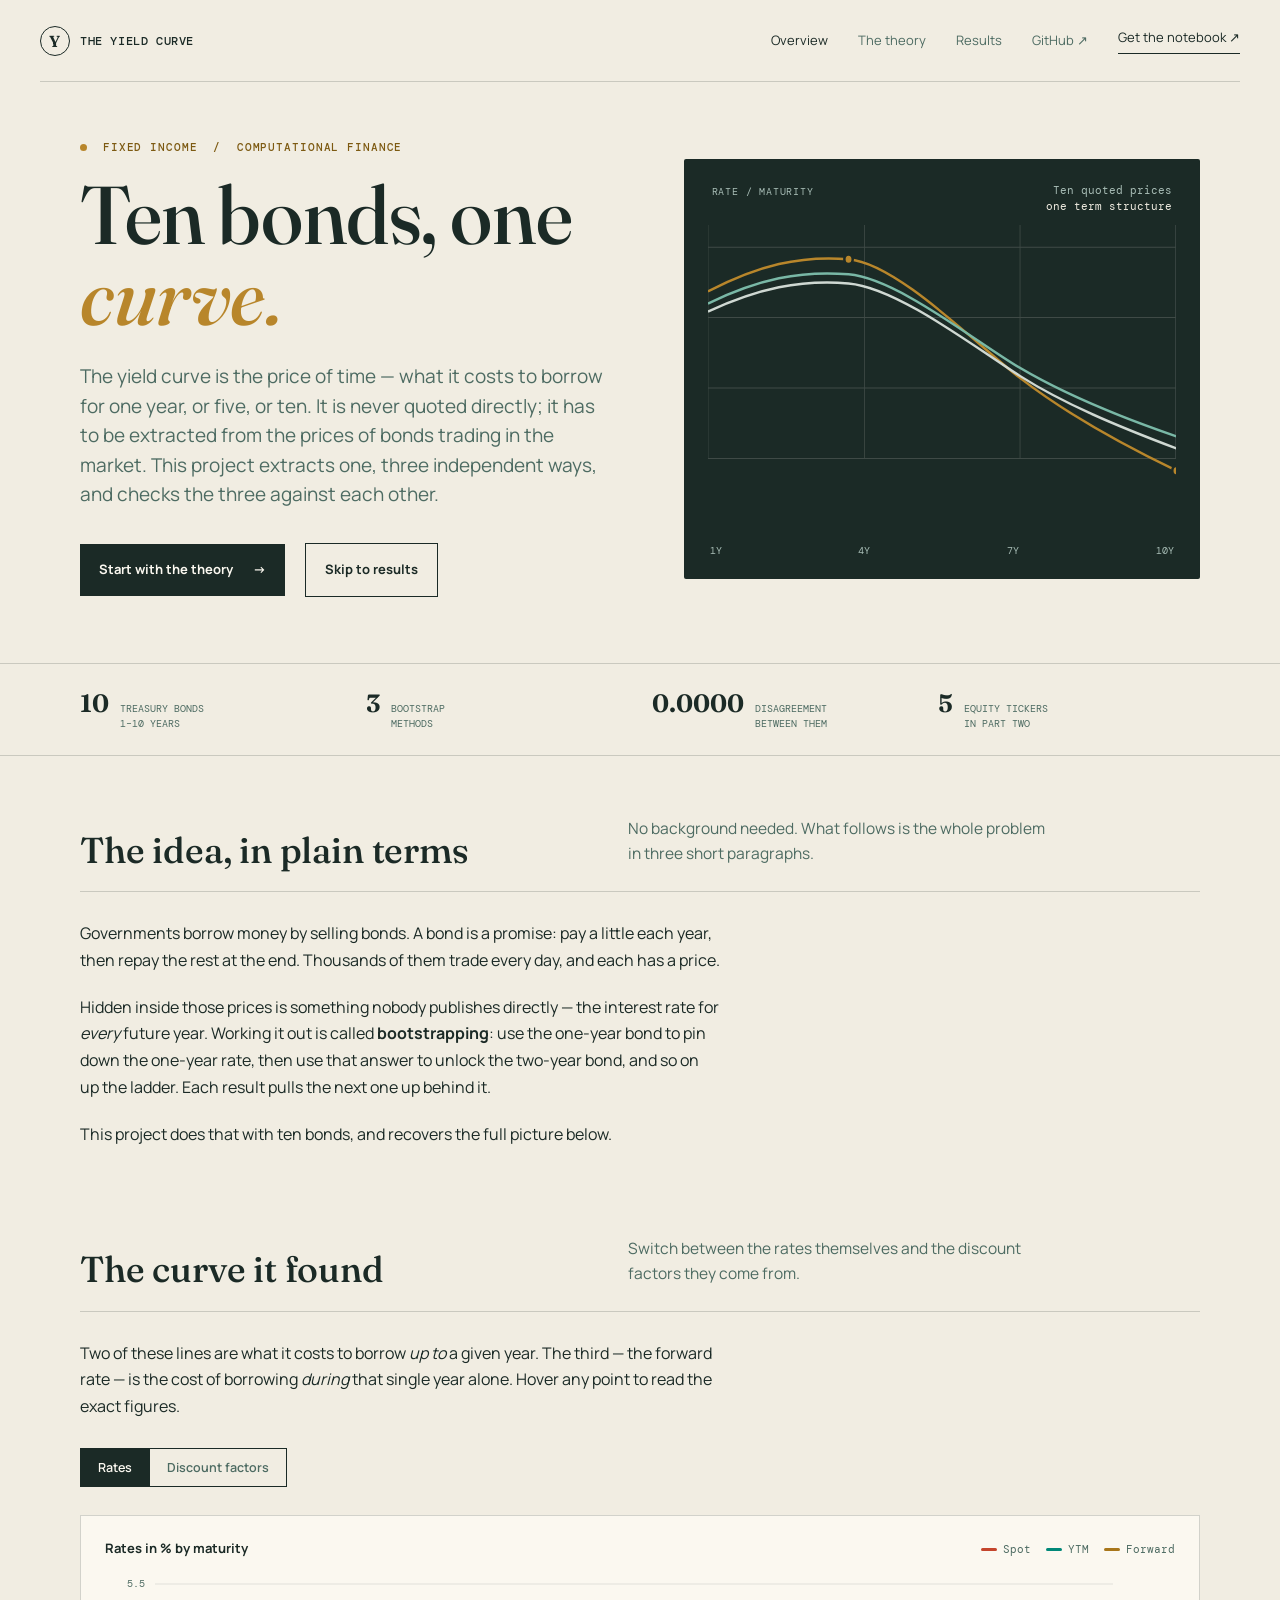
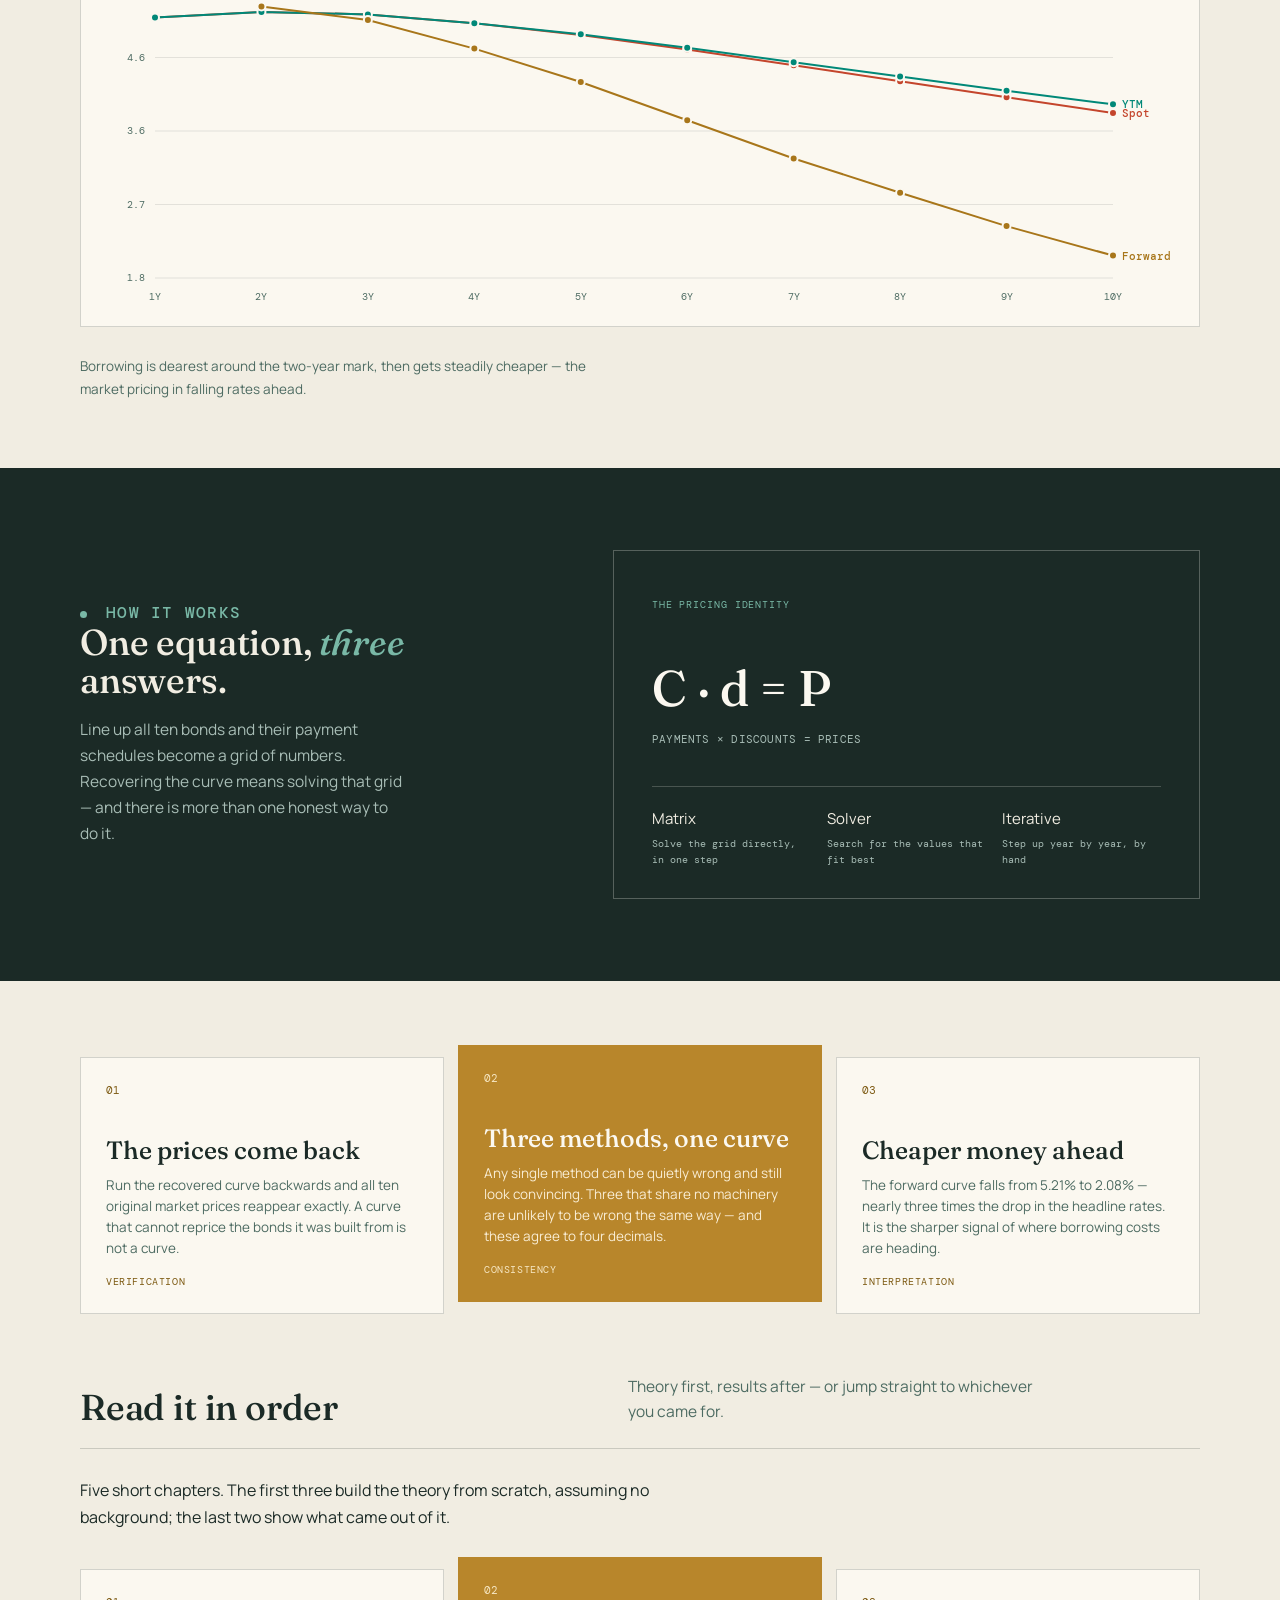
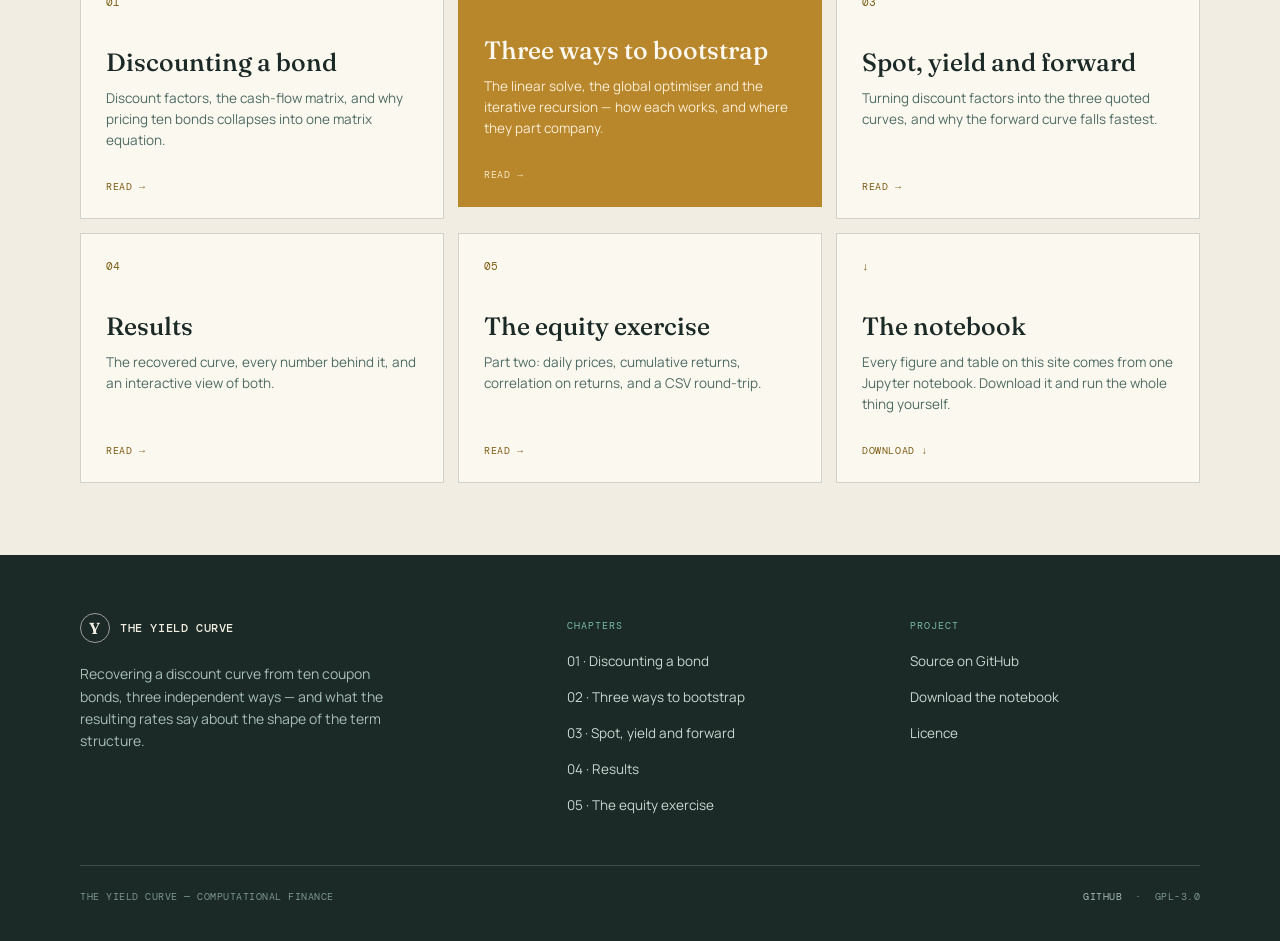
==== commit 218f7a6b: "Fix the layout after looking at the rendered page Body copy sat on a different left edge from the he" ====
--- a/index.html
+++ b/index.html
@@ -38,20 +38,18 @@
       </div>
     </div>
 
-    <div class="hero-visual reveal reveal-delay" role="img" aria-label="Illustration of a humped yield curve falling across maturities">
+    <div class="hero-visual reveal reveal-delay" role="img" aria-label="Illustration of a yield curve that peaks early then falls away across maturities">
       <div class="visual-label">RATE / MATURITY</div>
-      <div class="orbit orbit-a"></div><div class="orbit orbit-b"></div>
+      <div class="visual-caption">Ten quoted prices<br><strong>one term structure</strong></div>
       <div class="visual-axis axis-x"><span>1Y</span><span>4Y</span><span>7Y</span><span>10Y</span></div>
-      <div class="visual-axis axis-y"><span>5.2%</span><span>3.6%</span><span>2.0%</span></div>
-      <svg class="hero-chart" viewBox="0 0 560 360" aria-hidden="true" focusable="false">
-        <path class="chart-grid" d="M38 50H530 M38 128H530 M38 206H530 M38 284H530 M38 50V284 M200 50V284 M360 50V284 M530 50V284"/>
-        <path class="curve" style="stroke:#b8862b" d="M38 92 C86 78, 128 72, 172 76 S300 128, 360 166 S470 232, 530 276"/>
-        <path class="curve" style="stroke:#79b8a6" d="M38 100 C86 88, 128 83, 172 86 S300 124, 360 150 S470 196, 530 232"/>
-        <path class="curve" style="stroke:#cfd8d2" d="M38 106 C86 95, 128 90, 172 93 S300 129, 360 156 S470 204, 530 242"/>
-        <circle cx="172" cy="76" r="4.5" class="curve-point"/>
-        <circle cx="530" cy="276" r="4.5" class="curve-point"/>
+      <svg class="hero-chart" viewBox="0 0 560 300" preserveAspectRatio="none" aria-hidden="true" focusable="false">
+        <path class="chart-grid" d="M0 22H560 M0 92H560 M0 162H560 M0 232H560 M0 0V232 M187 0V232 M373 0V232 M559 0V232"/>
+        <path class="curve" style="stroke:#b8862b" d="M0 66 C60 40, 110 30, 168 34 S320 118, 373 152 S490 216, 560 244"/>
+        <path class="curve" style="stroke:#79b8a6" d="M0 78 C60 54, 110 45, 168 49 S320 116, 373 142 S490 190, 560 210"/>
+        <path class="curve" style="stroke:#cfd8d2" d="M0 86 C60 63, 110 54, 168 58 S320 122, 373 150 S490 200, 560 222"/>
+        <circle cx="168" cy="34" r="5" class="curve-point"/>
+        <circle cx="560" cy="244" r="5" class="curve-point"/>
       </svg>
-      <div class="visual-caption">Ten quoted prices<br><strong>one term structure</strong></div>
     </div>
   </section>
 
@@ -63,14 +61,20 @@
   </section>
 
   <section class="prose body-copy">
-    <h2>The idea, in plain terms</h2>
+    <div class="section-head">
+      <h2>The idea, in plain terms</h2>
+      <p class="intro">No background needed. What follows is the whole problem in three short paragraphs.</p>
+    </div>
     <p>Governments borrow money by selling bonds. A bond is a promise: pay a little each year, then repay the rest at the end. Thousands of them trade every day, and each has a price.</p>
     <p>Hidden inside those prices is something nobody publishes directly &mdash; the interest rate for <em>every</em> future year. Working it out is called <strong>bootstrapping</strong>: use the one-year bond to pin down the one-year rate, then use that answer to unlock the two-year bond, and so on up the ladder. Each result pulls the next one up behind it.</p>
     <p>This project does that with ten bonds, and recovers the full picture below.</p>
   </section>
 
   <section class="prose body-copy" id="explore">
-    <h2>The curve it found</h2>
+    <div class="section-head">
+      <h2>The curve it found</h2>
+      <p class="intro">Switch between the rates themselves and the discount factors they come from.</p>
+    </div>
     <p>Two of these lines are what it costs to borrow <em>up to</em> a given year. The third &mdash; the forward rate &mdash; is the cost of borrowing <em>during</em> that single year alone. Hover any point to read the exact figures.</p>
   </section>
 
@@ -134,7 +138,10 @@
   </section>
 
   <section class="prose body-copy">
-    <h2>Read it in order</h2>
+    <div class="section-head">
+      <h2>Read it in order</h2>
+      <p class="intro">Theory first, results after &mdash; or jump straight to whichever you came for.</p>
+    </div>
     <p>Five short chapters. The first three build the theory from scratch, assuming no background; the last two show what came out of it.</p>
   </section>
 
@@ -169,6 +176,12 @@
         <h3>The equity exercise</h3>
         <p>Part two: daily prices, cumulative returns, correlation on returns, and a CSV round-trip.</p>
         <span class="go">Read &#8594;</span>
+      </a>
+      <a class="ch-card" href="Bootstrapping_Yield_Curve.ipynb" download>
+        <span class="n">&#8595;</span>
+        <h3>The notebook</h3>
+        <p>Every figure and table on this site comes from one Jupyter notebook. Download it and run the whole thing yourself.</p>
+        <span class="go">Download &#8595;</span>
       </a>
     </div>
   </section>
--- a/styles.css
+++ b/styles.css
@@ -30,8 +30,11 @@
 button{font:inherit}
 img{max-width:100%}
 h1,h2,h3,h4,p,ul,ol{margin-top:0}
-.shell{width:min(1160px,calc(100% - 80px));margin-inline:auto}
-.prose{width:min(720px,calc(100% - 80px));margin-inline:auto}
+.shell{width:min(1120px,calc(100% - 80px));margin-inline:auto}
+.prose{width:min(1120px,calc(100% - 80px));margin-inline:auto}
+.prose>p,.prose>h2,.prose>h3,.prose>ul,.prose>ol,.prose>.note,.prose>.standfirst,.prose>.eyebrow{max-width:64ch}
+.prose>.eq,.prose>.callout,.prose>pre,.prose>.pager{max-width:880px}
+.prose>figure,.prose>.tablewrap,.prose>.chart-card{max-width:none}
 
 /* ---------- header ---------- */
 .site-header{
@@ -68,7 +71,7 @@
 .rail a[aria-current="page"] .t{color:var(--paper)}
 
 /* ---------- page hero ---------- */
-.page-hero{padding:76px 0 46px}
+.page-hero{padding:58px 0 36px}
 .eyebrow{margin:0 0 20px;color:var(--coral-dark);font:500 11px var(--mono);letter-spacing:.08em}
 .eyebrow-dot{display:inline-block;width:7px;height:7px;margin-right:8px;border-radius:50%;background:var(--coral)}
 h1{
@@ -79,23 +82,23 @@
 .standfirst{max-width:46ch;color:var(--ink-soft);font-size:19px;line-height:1.55;margin-bottom:0}
 
 /* home hero split */
-.hero-split{display:grid;grid-template-columns:1.02fr .98fr;gap:74px;align-items:center;padding:70px 0 84px}
+.hero-split{display:grid;grid-template-columns:1.02fr .98fr;gap:66px;align-items:center;padding:58px 0 66px}
 .hero-visual{
   position:relative;min-height:420px;overflow:hidden;
   background:var(--ink);color:var(--paper);border-radius:2px;
 }
 .visual-label{position:absolute;top:26px;left:28px;z-index:2;color:#a8bdb6;font:10px var(--mono);letter-spacing:.08em}
-.hero-chart{position:absolute;inset:50px 20px 62px 30px;width:calc(100% - 50px);height:calc(100% - 112px)}
+.hero-chart{position:absolute;inset:66px 24px 52px 24px;width:calc(100% - 48px);height:calc(100% - 118px)}
 .chart-grid{fill:none;stroke:rgba(245,242,234,.16);stroke-width:1}
 .curve{fill:none;stroke-width:2.5}
 .curve-point{fill:var(--coral);stroke:var(--ink);stroke-width:3}
 .visual-axis{position:absolute;color:#a8bdb6;font:10px var(--mono)}
-.axis-x{right:26px;bottom:30px;left:30px;display:flex;justify-content:space-between}
-.axis-y{top:80px;bottom:100px;left:10px;display:flex;flex-direction:column;justify-content:space-between;writing-mode:vertical-rl;transform:rotate(180deg)}
+.axis-x{right:26px;bottom:22px;left:26px;display:flex;justify-content:space-between}
+
 .orbit{position:absolute;border:1px solid rgba(184,134,43,.40);border-radius:50%;transform:rotate(-17deg);pointer-events:none}
 .orbit-a{width:490px;height:176px;right:-170px;bottom:24px}
 .orbit-b{width:410px;height:148px;right:-100px;bottom:76px;border-color:rgba(79,138,123,.34)}
-.visual-caption{position:absolute;left:28px;bottom:26px;color:#a8bdb6;font:11px var(--mono);line-height:1.4}
+.visual-caption{position:absolute;right:28px;top:24px;text-align:right;color:#a8bdb6;font:11px var(--mono);line-height:1.45}
 .visual-caption strong{color:var(--paper);font-weight:400}
 
 .hero-actions{display:flex;align-items:center;gap:20px;margin-top:34px;flex-wrap:wrap}
@@ -108,16 +111,24 @@
 .facts{
   display:grid;grid-template-columns:repeat(4,1fr);gap:24px;
   border-top:1px solid var(--line);border-bottom:1px solid var(--line);
-  padding:22px max(40px,calc((100% - 1160px)/2));
+  padding:24px max(40px,calc((100% - 1120px)/2));
 }
 .facts div{display:flex;align-items:baseline;gap:11px;color:var(--ink-soft);font:10px var(--mono);text-transform:uppercase;line-height:1.5}
 .facts b{color:var(--ink);font:650 25px var(--display)}
 
+.section-head{
+  display:grid;grid-template-columns:.92fr 1.08fr;gap:60px;align-items:end;
+  margin:56px 0 28px;padding-bottom:22px;border-bottom:1px solid var(--line);
+}
+.section-head h2{margin:0}
+.section-head .intro{margin:0 0 3px;color:var(--ink-soft);font-size:15.5px;line-height:1.6;max-width:48ch}
+@media (max-width:900px){.section-head{display:block;margin:40px 0 22px}.section-head .intro{margin-top:16px}}
+
 /* ---------- prose ---------- */
-.body-copy{padding:8px 0 20px}
+.body-copy{padding:4px 0 8px}
 h2{
   font-family:var(--display);font-weight:500;letter-spacing:-.005em;line-height:1.06;
-  font-size:clamp(30px,3.6vw,40px);margin:64px 0 18px;
+  font-size:clamp(28px,3.2vw,36px);margin:48px 0 16px;
 }
 h3{font-family:var(--body);font-weight:700;font-size:15px;margin:34px 0 8px}
 p{margin-bottom:20px}
@@ -216,7 +227,7 @@
 .pager .empty{border:0;background:transparent}
 
 /* ---------- footer ---------- */
-.site-footer{background:var(--ink);color:#a8bdb6;margin-top:96px;padding:62px 0 40px}
+.site-footer{background:var(--ink);color:#a8bdb6;margin-top:72px;padding:58px 0 38px}
 .footer-grid{
   display:grid;grid-template-columns:1.5fr 1fr 1fr;gap:52px;
   padding-bottom:38px;border-bottom:1px solid rgba(255,253,248,.16);
@@ -268,7 +279,7 @@
 }
 
 /* ---------- dark formula band ---------- */
-.method-band{background:var(--ink);color:var(--paper);padding:104px 0;margin-top:96px}
+.method-band{background:var(--ink);color:var(--paper);padding:82px 0;margin-top:68px}
 .method-grid{display:grid;grid-template-columns:.86fr 1.14fr;align-items:center;gap:90px}
 .method-band .eyebrow{color:var(--mint)}
 .method-band .eyebrow-dot{background:var(--mint)}
@@ -289,7 +300,7 @@
 .parameter-row b{display:block;margin-bottom:5px;color:var(--paper);font-size:15px;font-weight:400;font-family:var(--body)}
 
 /* ---------- takeaway cards ---------- */
-.takeaways{padding:96px 0 0}
+.takeaways{padding:68px 0 0}
 @media (max-width:900px){
   .method-band{padding:70px 0;margin-top:64px}
   .method-grid{grid-template-columns:1fr;gap:40px}
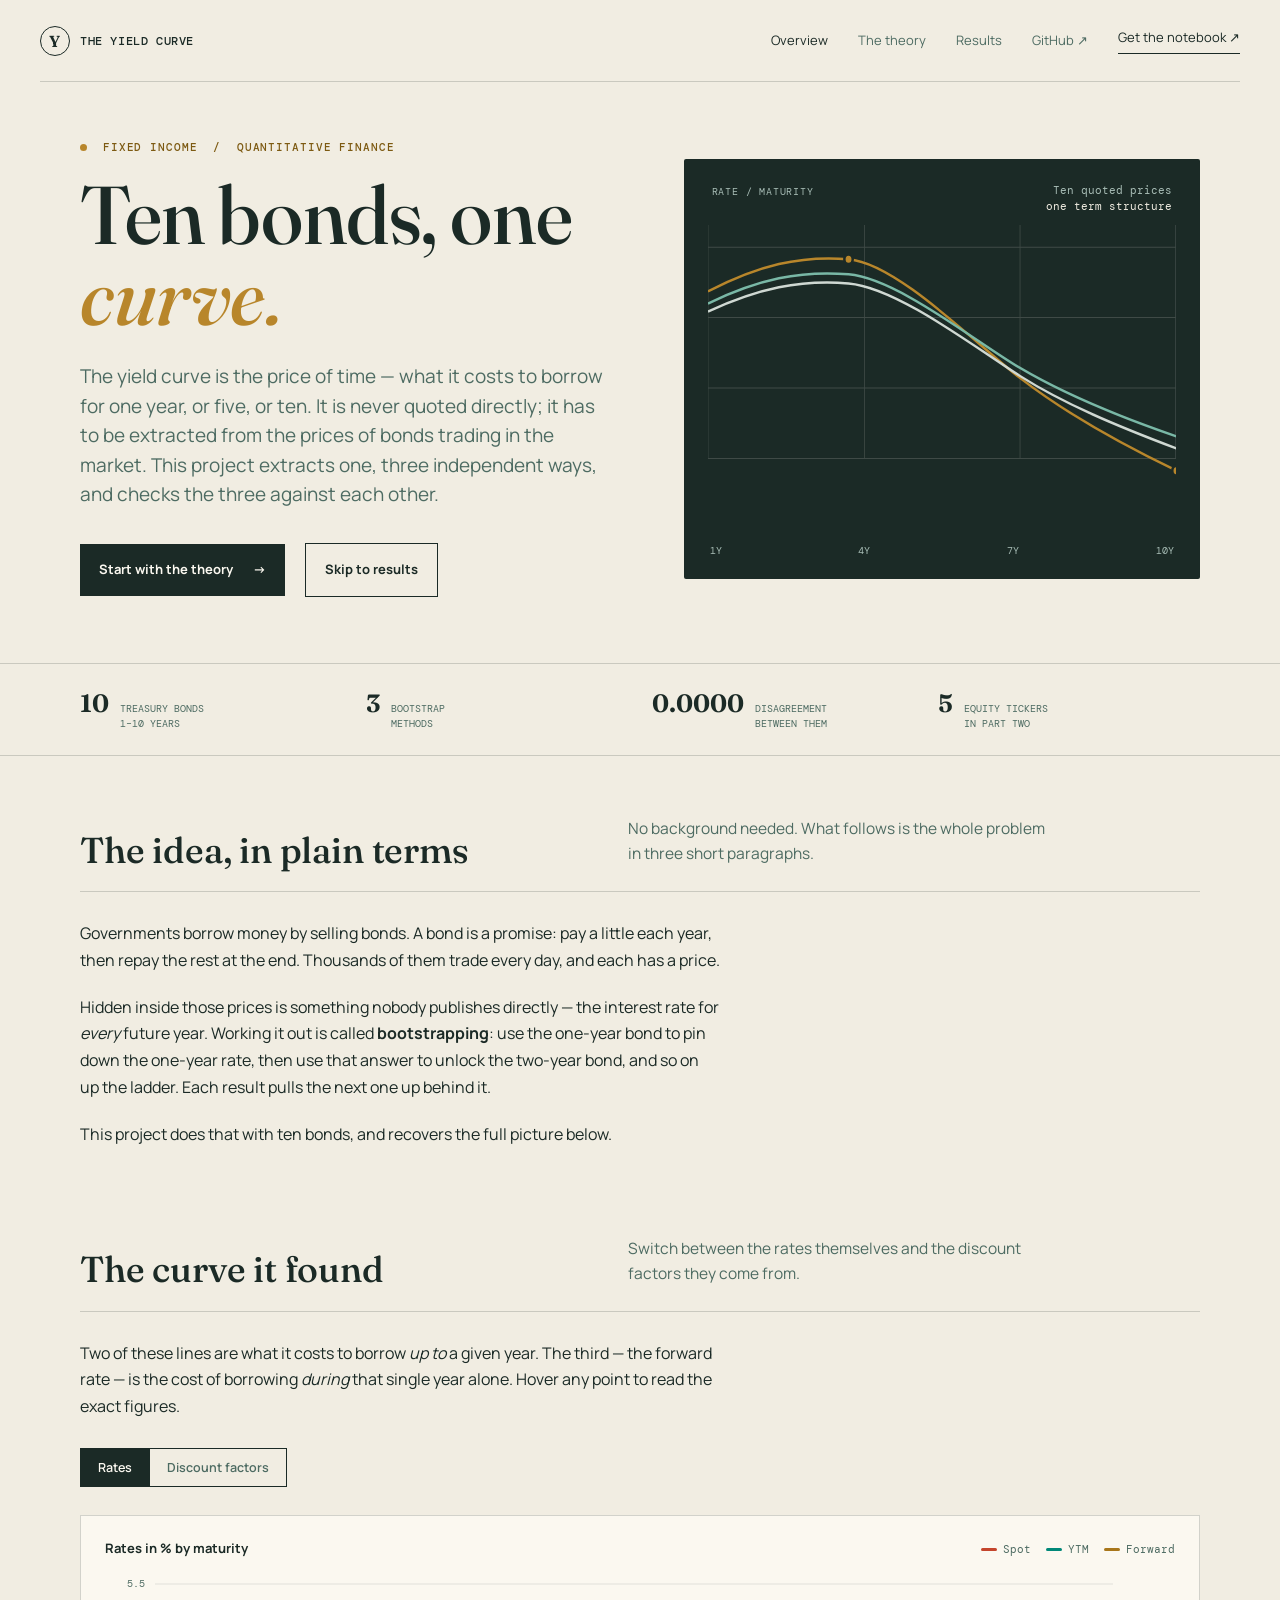
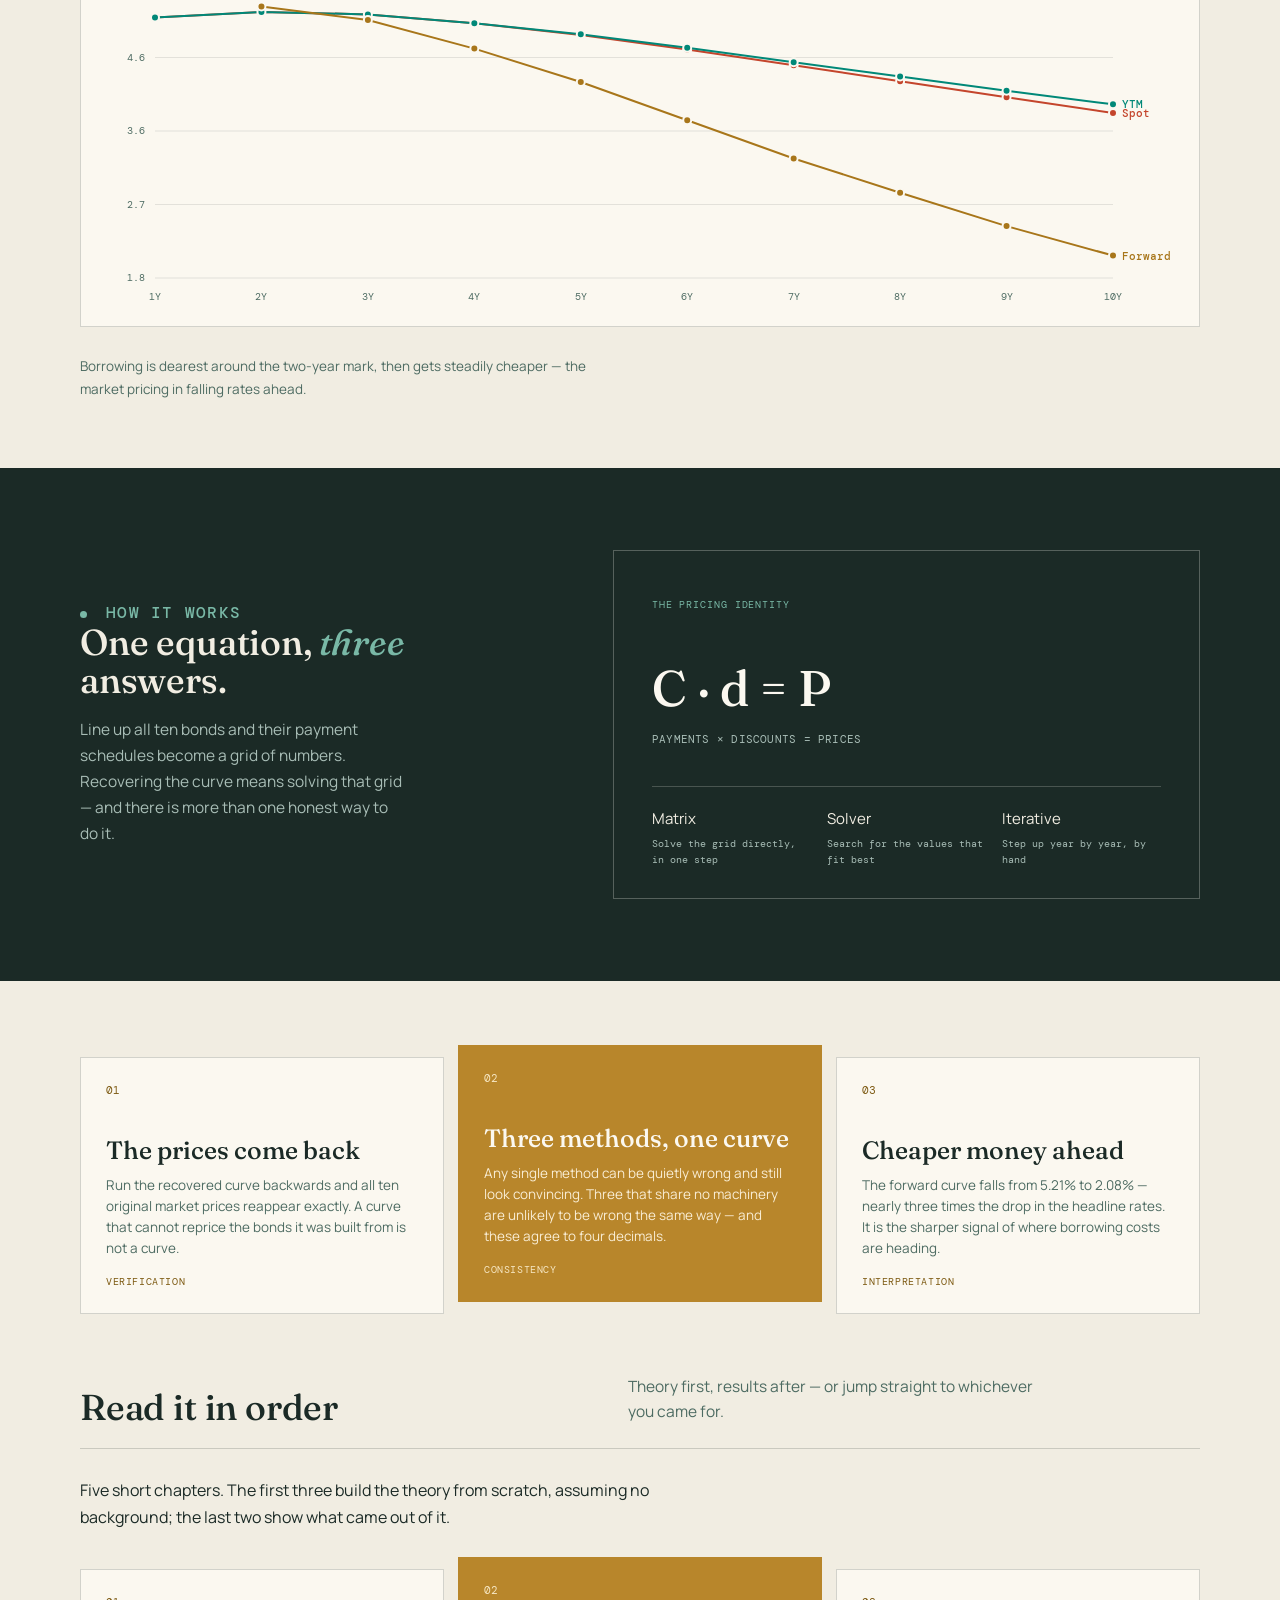
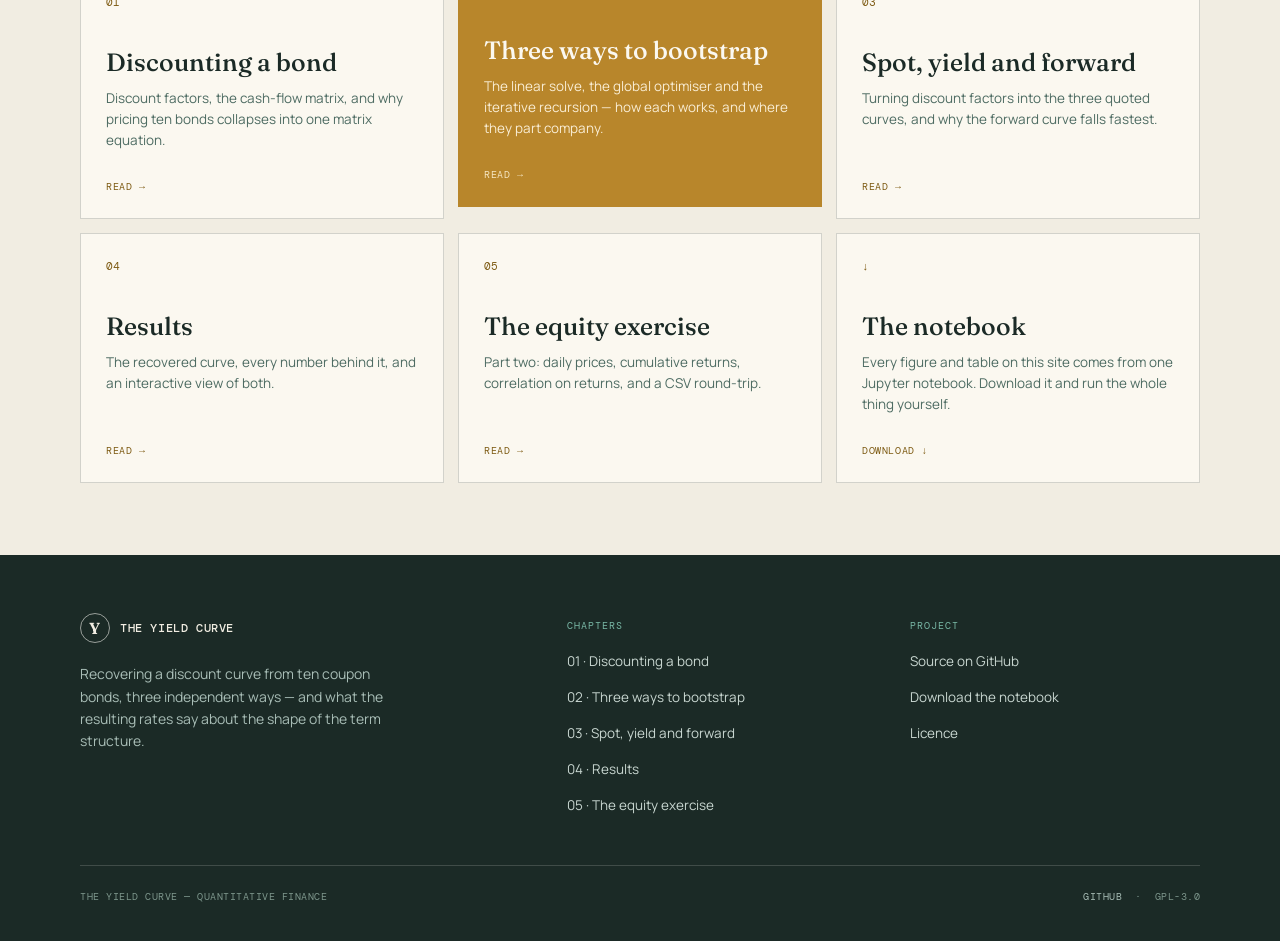
==== commit 252209d0: "Say quantitative finance rather than computational Co-Authored-By: Claude Opus 5 <noreply@anthropic." ====
--- a/index.html
+++ b/index.html
@@ -29,7 +29,7 @@
 
   <section class="hero-split shell">
     <div class="reveal">
-      <p class="eyebrow"><span class="eyebrow-dot"></span> FIXED INCOME &nbsp;/&nbsp; COMPUTATIONAL FINANCE</p>
+      <p class="eyebrow"><span class="eyebrow-dot"></span> FIXED INCOME &nbsp;/&nbsp; QUANTITATIVE FINANCE</p>
       <h1>Ten bonds, one <em>curve.</em></h1>
       <p class="standfirst">The yield curve is the price of time &mdash; what it costs to borrow for one year, or five, or ten. It is never quoted directly; it has to be extracted from the prices of bonds trading in the market. This project extracts one, three independent ways, and checks the three against each other.</p>
       <div class="hero-actions">
@@ -215,7 +215,7 @@
       </div>
     </div>
     <div class="footer-bottom">
-      <span>THE YIELD CURVE &mdash; COMPUTATIONAL FINANCE</span>
+      <span>THE YIELD CURVE &mdash; QUANTITATIVE FINANCE</span>
       <span><a href="https://github.com/omarja12">GITHUB</a> &nbsp;&middot;&nbsp; GPL-3.0</span>
     </div>
   </div>
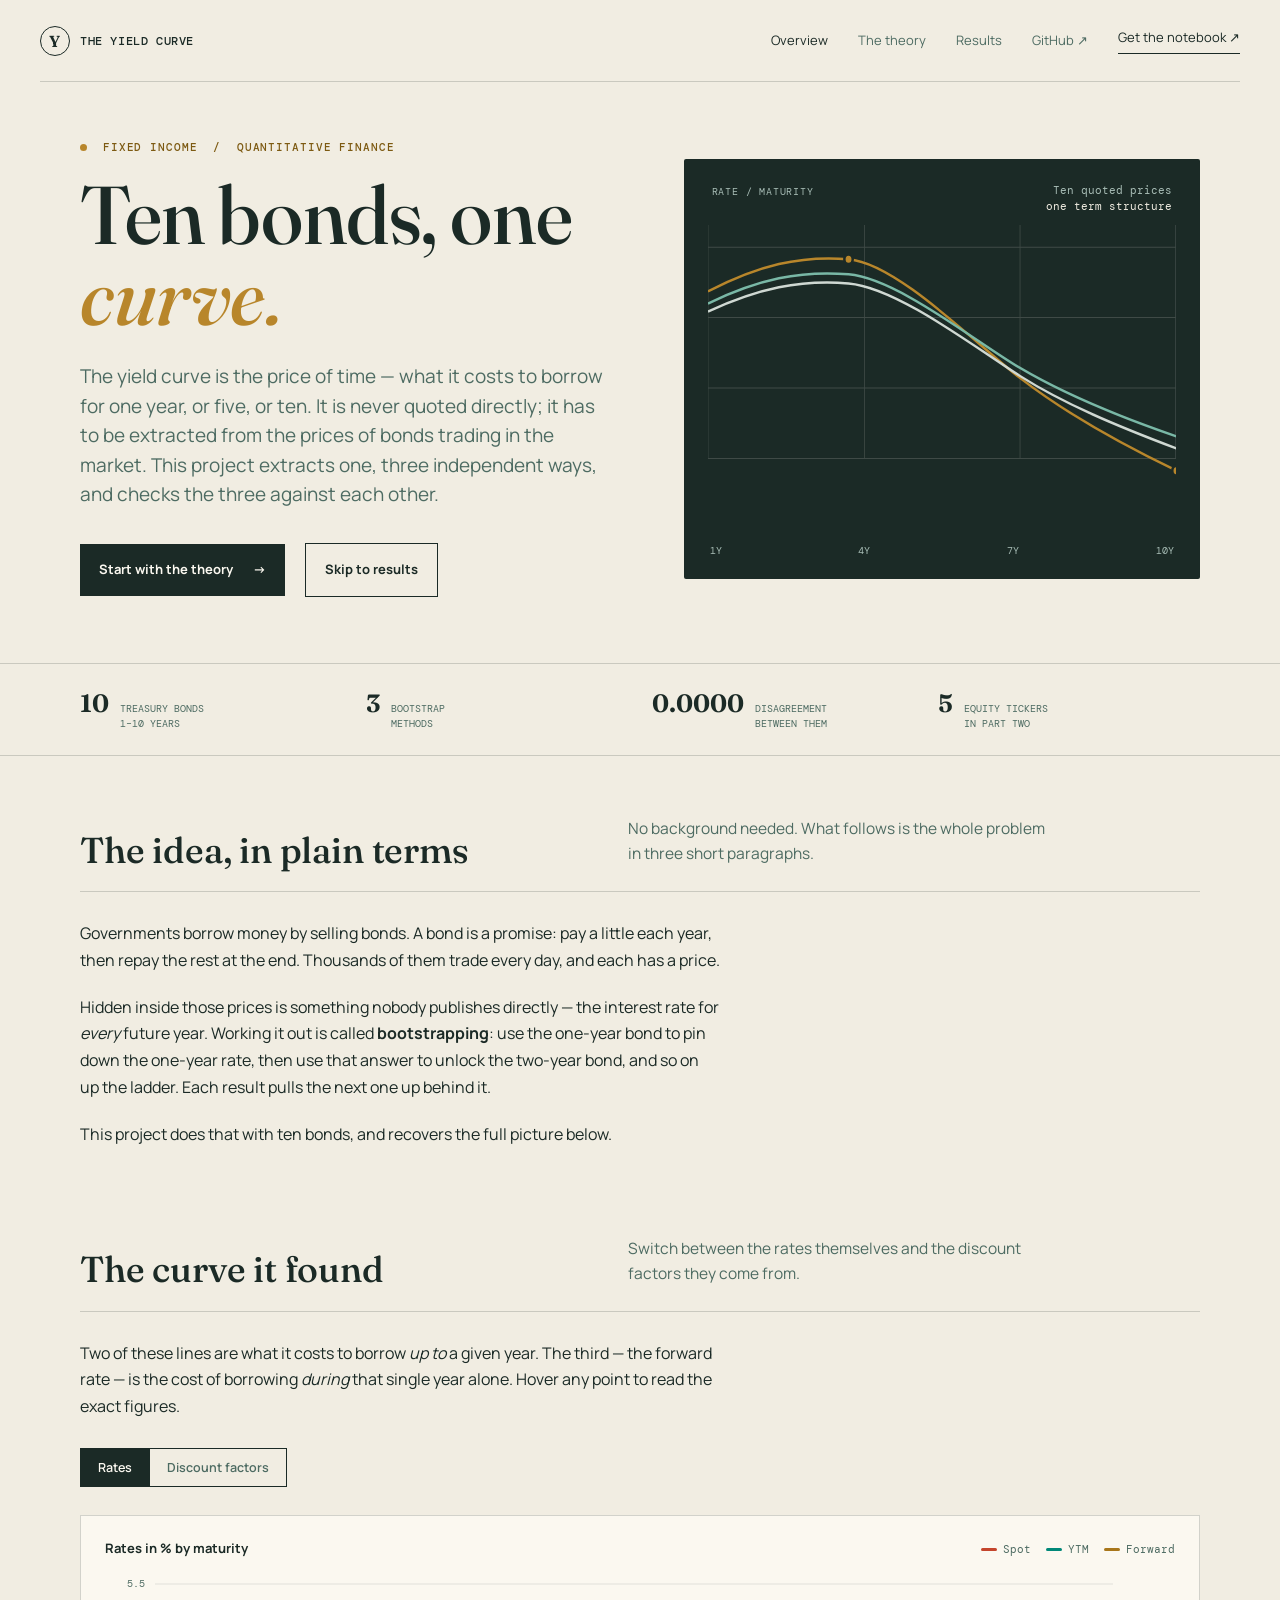
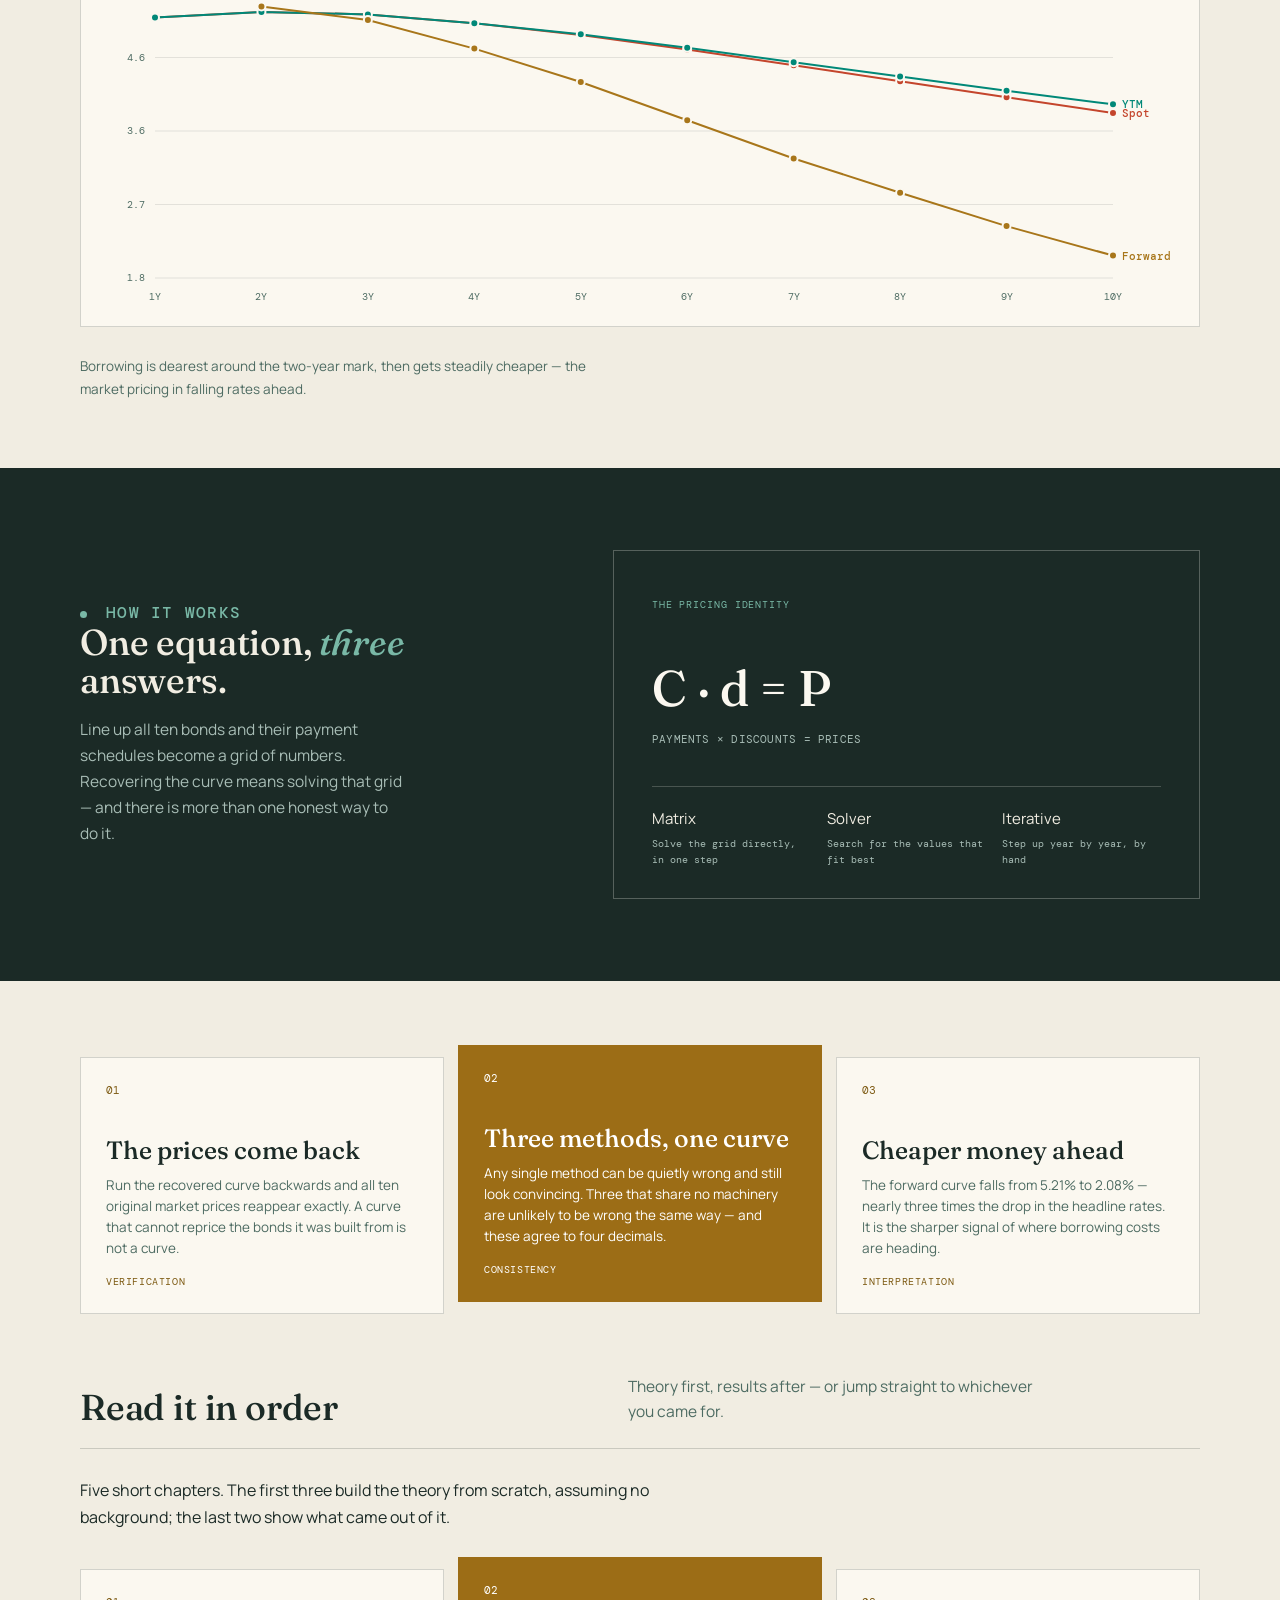
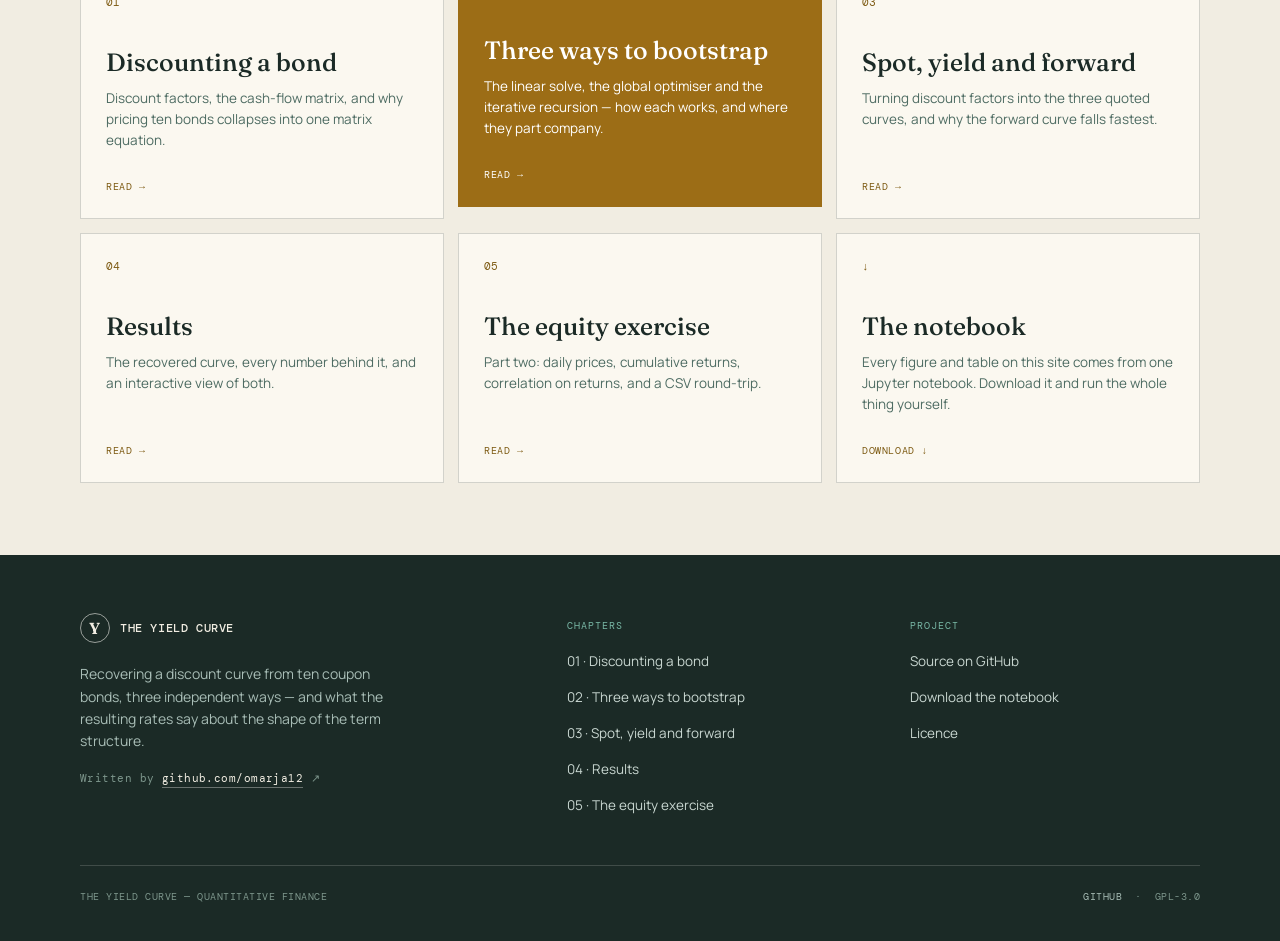
==== commit 85d88fe4: "Credit the author's GitHub in the footer Co-Authored-By: Claude Opus 5 <noreply@anthropic.com>" ====
--- a/index.html
+++ b/index.html
@@ -194,6 +194,7 @@
       <div class="footer-brand">
         <span class="wordmark"><span class="wordmark-mark">Y</span><span>THE YIELD CURVE</span></span>
         <p class="footer-blurb">Recovering a discount curve from ten coupon bonds, three independent ways &mdash; and what the resulting rates say about the shape of the term structure.</p>
+        <p class="footer-by">Written by <a href="https://github.com/omarja12" target="_blank" rel="noreferrer">github.com/omarja12</a> <span aria-hidden="true">&#8599;</span></p>
       </div>
       <div class="footer-col">
         <h4>Chapters</h4>
--- a/styles.css
+++ b/styles.css
@@ -209,12 +209,12 @@
 .ch-grid{display:grid;grid-template-columns:repeat(3,1fr);gap:14px;margin-top:8px}
 .ch-card{display:flex;flex-direction:column;min-height:250px;padding:25px;border:1px solid var(--line);background:var(--white)}
 .ch-card:hover{border-color:var(--ink)}
-.ch-card.featured{background:var(--coral);color:var(--white);border-color:var(--coral);transform:translateY(-12px)}
+.ch-card.featured{background:#9c6d16;color:#fff;border-color:#9c6d16;transform:translateY(-12px)}
 .ch-card .n{font:11px var(--mono);color:var(--coral-dark)}
-.ch-card.featured .n,.ch-card.featured .go{color:#f6e6c2}
+.ch-card.featured .n,.ch-card.featured .go,.ch-card.featured h3,.ch-card.featured p{color:#fff}
 .ch-card h3{font-family:var(--display);font-weight:500;font-size:25px;line-height:1.06;margin:40px 0 12px;color:inherit}
 .ch-card p{font-size:13.5px;line-height:1.55;color:var(--ink-soft);margin-bottom:16px}
-.ch-card.featured p{color:#f9edd4}
+
 .ch-card .go{margin-top:auto;font:10px var(--mono);letter-spacing:.06em;text-transform:uppercase;color:var(--coral-dark)}
 
 /* ---------- pager ---------- */
@@ -235,6 +235,9 @@
 .footer-brand .wordmark-mark{border-color:rgba(255,253,248,.55);color:var(--paper)}
 .footer-brand .wordmark{color:var(--paper)}
 .footer-blurb{margin:20px 0 0;max-width:34ch;font-size:14px;line-height:1.6;color:#a8bdb6}
+.footer-by{margin:18px 0 0;font:11px var(--mono);letter-spacing:.04em;color:#7d968c}
+.footer-by a{color:var(--paper);border-bottom:1px solid rgba(255,253,248,.34);padding-bottom:2px}
+.footer-by a:hover{color:var(--mint);border-bottom-color:var(--mint)}
 .footer-col h4{font:10px var(--mono);letter-spacing:.1em;text-transform:uppercase;color:var(--mint);margin:6px 0 15px;font-weight:400}
 .footer-col ul{list-style:none;margin:0;padding:0}
 .footer-col li{margin-bottom:9px}
